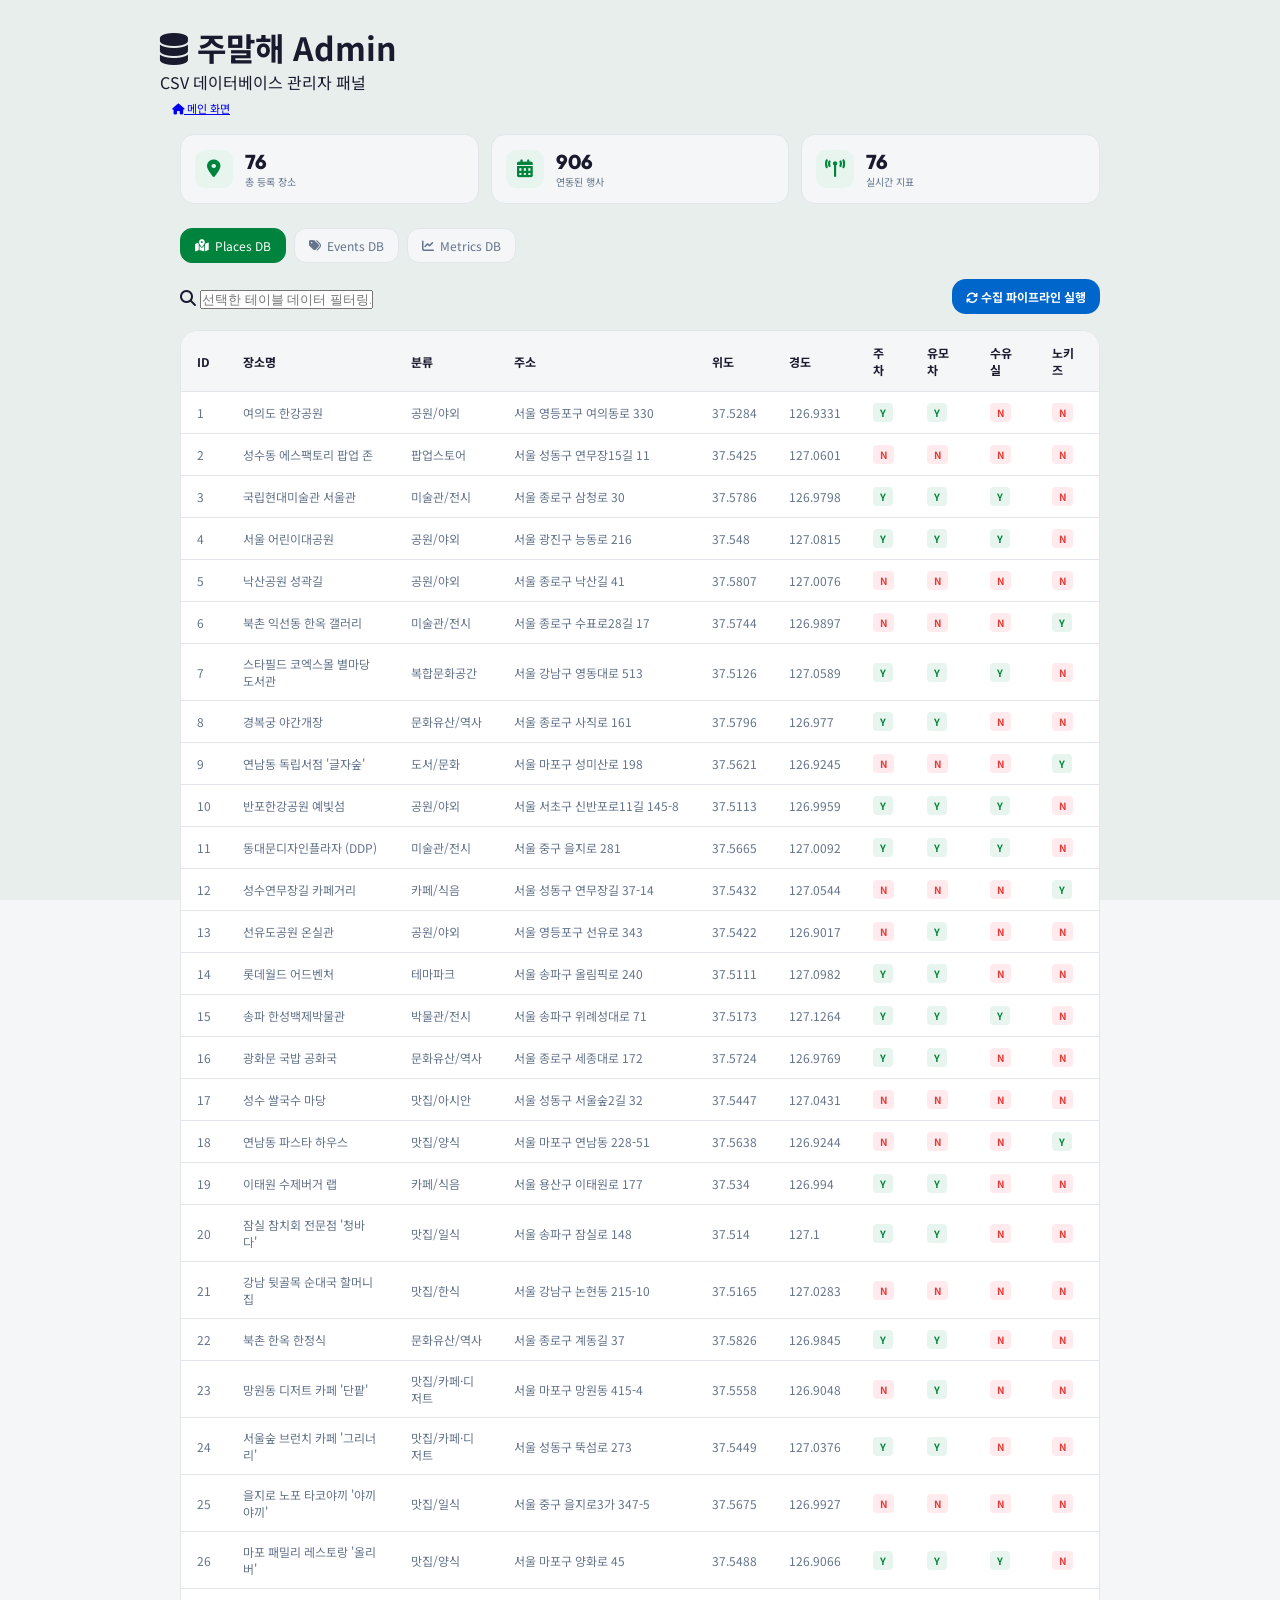
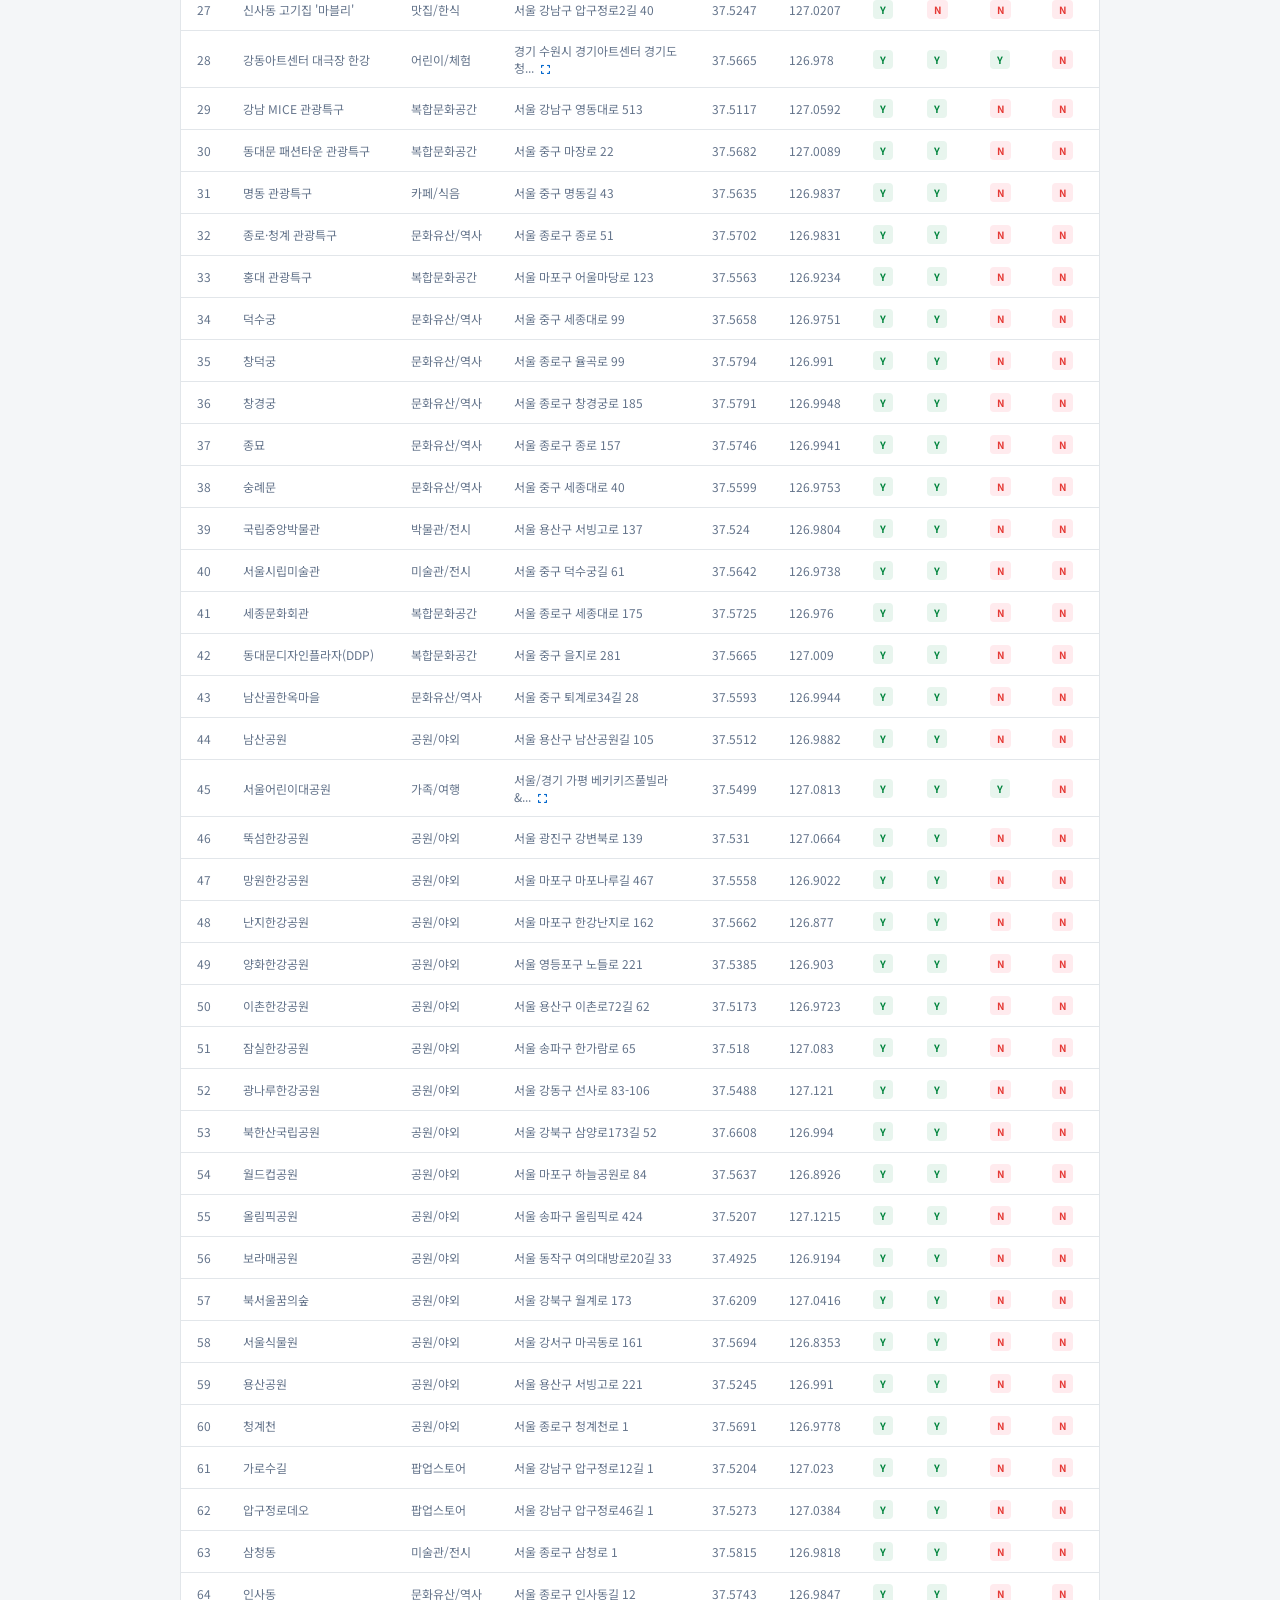
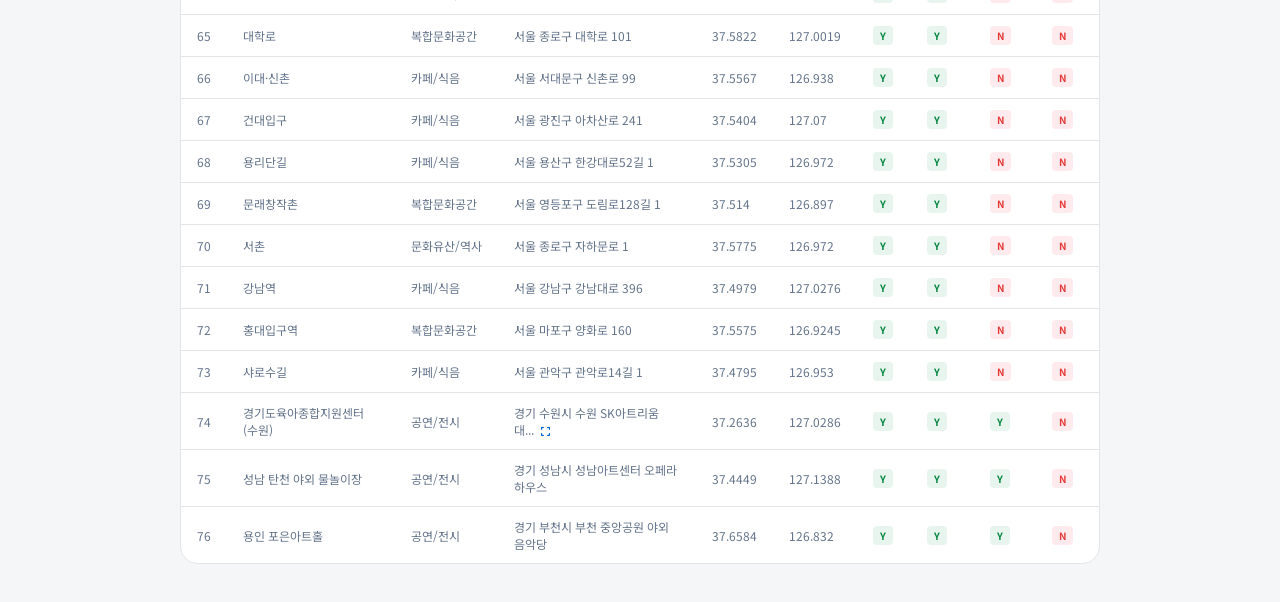
==== web/admin.html @ 014f01ed "Initial commit" ====
<!DOCTYPE html>
<html lang="ko">
<head>
  <meta charset="UTF-8">
  <meta name="viewport" content="width=device-width, initial-scale=1.0">
  <title>주말해 - 통합 데이터 관리자 센터</title>
  
  <!-- Google Fonts -->
  <link rel="preconnect" href="https://fonts.googleapis.com">
  <link rel="preconnect" href="https://fonts.gstatic.com" crossorigin>
  <link href="https://fonts.googleapis.com/css2?family=Noto+Sans+KR:wght@300;400;500;700;900&family=Outfit:wght@300;400;600;800&display=swap" rel="stylesheet">
  
  <!-- FontAwesome Icons -->
  <link rel="stylesheet" href="https://cdnjs.cloudflare.com/ajax/libs/font-awesome/6.4.0/css/all.min.css">
  
  <!-- Custom CSS (Shares styling with main app) -->
  <link rel="stylesheet" href="style.css">
</head>
<body class="admin-body">
  <div class="app-container admin-container">
    
    <!-- Header -->
    <header class="app-header">
      <div class="brand">
        <h1 class="app-title"><i class="fa-solid fa-database text-indigo"></i> 주말<span>해</span> <span>Admin</span></h1>
        <p class="app-subtitle">CSV 데이터베이스 관리자 패널</p>
      </div>
      <a href="index.html" class="action-btn header-back-btn">
        <i class="fa-solid fa-house"></i> 메인 화면
      </a>
    </header>

    <!-- Stats Grid -->
    <section class="admin-stats-grid">
      <div class="stat-box">
        <div class="stat-icon"><i class="fa-solid fa-location-dot"></i></div>
        <div class="stat-info">
          <span class="stat-val" id="admin-places-count">0</span>
          <span class="stat-lbl">총 등록 장소</span>
        </div>
      </div>
      <div class="stat-box">
        <div class="stat-icon"><i class="fa-solid fa-calendar-days"></i></div>
        <div class="stat-info">
          <span class="stat-val" id="admin-events-count">0</span>
          <span class="stat-lbl">연동된 행사</span>
        </div>
      </div>
      <div class="stat-box">
        <div class="stat-icon"><i class="fa-solid fa-tower-broadcast"></i></div>
        <div class="stat-info">
          <span class="stat-val" id="admin-metrics-count">0</span>
          <span class="stat-lbl">실시간 지표</span>
        </div>
      </div>
    </section>

    <!-- Database Table Navigation -->
    <div class="table-switcher">
      <button class="switcher-btn active" data-table="places">
        <i class="fa-solid fa-map-location-dot"></i> Places DB
      </button>
      <button class="switcher-btn" data-table="events">
        <i class="fa-solid fa-tags"></i> Events DB
      </button>
      <button class="switcher-btn" data-table="metrics">
        <i class="fa-solid fa-chart-line"></i> Metrics DB
      </button>
    </div>

    <!-- Toolbar: Search and Export -->
    <div class="table-toolbar" style="display:flex;gap:10px;align-items:center;">
      <div class="search-box" style="flex:1;">
        <i class="fa-solid fa-magnifying-glass search-icon"></i>
        <input type="text" id="admin-search-input" placeholder="선택한 테이블 데이터 필터링...">
      </div>
      <button class="nh-btn" id="admin-run-collect-btn" style="background:#0066CC;font-size:12px;padding:9px 14px;white-space:nowrap;">
        <i class="fa-solid fa-arrows-rotate"></i> 수집 파이프라인 실행
      </button>
    </div>

    <!-- Data Display Area -->
    <main class="table-responsive-container">
      <table class="data-table" id="admin-data-table">
        <thead>
          <tr id="table-headers">
            <th>데이터를 불러오는 중...</th>
          </tr>
        </thead>
        <tbody id="table-body">
          <tr>
            <td>잠시만 기다려주세요.</td>
          </tr>
        </tbody>
      </table>
    </main>

    <!-- Modal for viewing full description or JSON details -->
    <div class="modal" id="details-modal">
      <div class="modal-content">
        <h3 id="details-modal-title">상세 정보</h3>
        <p class="modal-desc" id="details-modal-desc"></p>
        <button class="close-btn" id="details-modal-close-btn">닫기</button>
      </div>
    </div>
    
  </div>

  <script src="admin.js"></script>
</body>
</html>
---- web/style.css ----
/* ══════════════════════════════════════════
   NH농협 톤앤매너 주말해 서비스 CSS
   주색: 녹색 #00843D / 보조: 파랑 #0066CC
   배경: 흰색 #FFFFFF / 서브배경: #F4F6F8
   ══════════════════════════════════════════ */

:root {
  --nh-green:        #00843D;
  --nh-green-light:  #E8F5EE;
  --nh-green-mid:    #4CAF80;
  --nh-blue:         #0066CC;
  --nh-blue-light:   #E6F0FB;
  --nh-blue-mid:     #4D9BE6;
  --nh-bg:           #FFFFFF;
  --nh-bg-sub:       #F4F6F8;
  --nh-border:       #E2E6EA;
  --nh-text-primary: #1A1A2E;
  --nh-text-sec:     #64748B;
  --nh-text-third:   #94A3B8;
  --nh-red:          #E53935;
  --nh-orange:       #F57C00;
  --nh-yellow:       #F9A825;
  --radius-sm: 8px;
  --radius-md: 14px;
  --radius-lg: 22px;
  --radius-xl: 28px;
  --font: 'Noto Sans KR', sans-serif;
  --shadow-sm: 0 1px 4px rgba(0,0,0,0.06);
  --shadow-md: 0 4px 16px rgba(0,0,0,0.10);
  --shadow-lg: 0 12px 40px rgba(0,0,0,0.16);
}

*, *::before, *::after { box-sizing: border-box; margin: 0; padding: 0; -webkit-tap-highlight-color: transparent; }

html, body { height: 100%; font-family: var(--font); background: var(--nh-bg-sub); color: var(--nh-text-primary); }

/* ── 앱 래퍼 ── */
.app-wrap {
  width: 100%;
  max-width: 480px;
  min-height: 100svh;
  background: var(--nh-bg);
  margin: 0 auto;
  display: flex;
  flex-direction: column;
  position: relative;
  overflow-x: hidden;
  padding-bottom: 70px;
  box-shadow: 0 0 0 1px var(--nh-border);
}

/* ── 헤더 ── */
.nh-header {
  position: sticky;
  top: 0;
  z-index: 90;
  background: var(--nh-bg);
  border-bottom: 1px solid var(--nh-border);
  display: flex;
  align-items: center;
  justify-content: space-between;
  padding: 14px 18px 12px;
}
.nh-header__left { display: flex; align-items: center; gap: 10px; }
.nh-logo { display: flex; align-items: center; gap: 4px; }
.nh-logo__mark { font-size: 22px; }
.nh-logo__text { font-size: 20px; font-family: 'Outfit', sans-serif; font-weight: 700; color: var(--nh-text-primary); }
.nh-logo__text b { color: var(--nh-green); }
.nh-header__date { font-size: 11px; color: var(--nh-text-sec); background: var(--nh-bg-sub); padding: 3px 9px; border-radius: 20px; }
.nh-header__right { display: flex; align-items: center; gap: 6px; }
.icon-btn {
  width: 36px; height: 36px;
  background: var(--nh-bg-sub);
  border: none; border-radius: 50%;
  display: flex; align-items: center; justify-content: center;
  cursor: pointer; color: var(--nh-text-primary); font-size: 14px;
  text-decoration: none;
  transition: background 0.2s;
}
.icon-btn:hover { background: var(--nh-green-light); color: var(--nh-green); }

/* ── 검색바 ── */
.search-bar-wrap { padding: 8px 16px; background: var(--nh-bg); border-bottom: 1px solid var(--nh-border); }
.search-bar {
  display: flex; align-items: center; gap: 10px;
  background: var(--nh-bg-sub); border: 1px solid var(--nh-border);
  border-radius: 12px; padding: 10px 14px;
}
.search-bar i { color: var(--nh-text-sec); font-size: 14px; }
.search-bar input { flex: 1; border: none; background: transparent; font-size: 14px; color: var(--nh-text-primary); outline: none; }
.search-bar input::placeholder { color: var(--nh-text-third); }
#search-clear-btn { background: none; border: none; color: var(--nh-text-third); cursor: pointer; font-size: 15px; padding: 2px; }

/* ── 세그먼트 탭 ── */
.seg-tabs {
  display: flex;
  padding: 12px 16px 0;
  gap: 8px;
  background: var(--nh-bg);
}
.seg-tab {
  flex: 1;
  padding: 9px 6px;
  font-size: 12px;
  font-weight: 600;
  font-family: var(--font);
  border: 1.5px solid var(--nh-border);
  border-radius: var(--radius-md);
  background: var(--nh-bg);
  color: var(--nh-text-sec);
  cursor: pointer;
  display: flex;
  align-items: center;
  justify-content: center;
  gap: 5px;
  transition: all 0.2s;
  white-space: nowrap;
}
.seg-tab i { font-size: 13px; }
.seg-tab.active {
  background: var(--nh-green);
  color: #fff;
  border-color: var(--nh-green);
  box-shadow: 0 3px 10px rgba(0,132,61,0.25);
}

/* ── 하위 테마 칩 ── */
.theme-chips-wrap {
  background: var(--nh-bg);
  padding: 10px 0 10px 16px;
  border-bottom: 1px solid var(--nh-border);
}
.theme-chips {
  display: flex;
  gap: 8px;
  overflow-x: auto;
  scrollbar-width: none;
  padding-right: 16px;
}
.theme-chips::-webkit-scrollbar { display: none; }
.theme-chip {
  flex-shrink: 0;
  padding: 7px 14px;
  font-size: 12px;
  font-weight: 500;
  font-family: var(--font);
  border: 1.5px solid var(--nh-border);
  border-radius: 20px;
  background: var(--nh-bg);
  color: var(--nh-text-sec);
  cursor: pointer;
  transition: all 0.18s;
  white-space: nowrap;
}
.theme-chip.active {
  background: var(--nh-bg);
  border-color: var(--nh-green);
  color: var(--nh-green);
  font-weight: 700;
}

/* ── 테마 배너 ── */
.theme-banner {
  margin: 14px 16px 0;
  border-radius: var(--radius-lg);
  padding: 20px 20px 20px 22px;
  display: flex;
  align-items: center;
  justify-content: space-between;
  background: linear-gradient(120deg, var(--nh-green) 0%, #00A651 60%, #4CAF80 100%);
  color: #fff;
  min-height: 90px;
  overflow: hidden;
  position: relative;
}
.theme-banner::before {
  content: '';
  position: absolute;
  right: 60px; top: -20px;
  width: 120px; height: 120px;
  background: rgba(255,255,255,0.06);
  border-radius: 50%;
}
.theme-banner__sub { font-size: 11px; opacity: 0.85; margin-bottom: 4px; font-weight: 400; }
.theme-banner__title { font-size: 20px; font-weight: 800; letter-spacing: -0.5px; }
.theme-banner__emoji { font-size: 44px; line-height: 1; flex-shrink: 0; }

/* 커플 배너 (파란색) */
.theme-banner.blue {
  background: linear-gradient(120deg, var(--nh-blue) 0%, #0080FF 60%, var(--nh-blue-mid) 100%);
}
/* 싱글 배너 (보라) */
.theme-banner.purple {
  background: linear-gradient(120deg, #5B21B6 0%, #7C3AED 60%, #A78BFA 100%);
}
/* 맛집 배너 (따뜻한 오렌지) */
.theme-banner.food {
  background: linear-gradient(120deg, #C0392B 0%, #E74C3C 55%, #F39C12 100%);
}

/* ── Geo 위치 안내 배너 ── */
.geo-notice {
  display: flex;
  align-items: center;
  gap: 12px;
  background: #FFF8E1;
  border: 1.5px solid #F9A825;
  border-radius: var(--radius-md);
  padding: 14px 16px;
  margin-bottom: 12px;
}
.geo-notice > i {
  font-size: 22px;
  color: #F57C00;
  flex-shrink: 0;
}
.geo-notice__text { flex: 1; }
.geo-notice__text strong { font-size: 13px; color: var(--nh-text-primary); display: block; margin-bottom: 2px; }
.geo-notice__text p { font-size: 11.5px; color: var(--nh-text-sec); }
.geo-retry-btn {
  background: #F57C00; color: #fff;
  border: none; border-radius: var(--radius-sm);
  padding: 7px 12px; font-size: 12px;
  font-weight: 700; font-family: var(--font);
  cursor: pointer; white-space: nowrap;
  flex-shrink: 0; transition: background 0.2s;
}
.geo-retry-btn:hover { background: #E65100; }

/* ── 맛집 거리 뱃지 ── */
.badge-pill.food-dist {
  background: #FFF3E0;
  color: #E65100;
  font-weight: 700;
}


/* ── 장소 리스트 ── */
.place-list-wrap {
  padding: 14px 16px 8px;
  flex: 1;
  display: flex;
  flex-direction: column;
  gap: 0;
}

/* 로딩 */
.loading-row {
  display: flex;
  flex-direction: column;
  align-items: center;
  padding: 50px 20px;
  gap: 14px;
  color: var(--nh-text-sec);
  font-size: 13px;
}
.nh-spinner {
  width: 32px; height: 32px;
  border: 3px solid var(--nh-green-light);
  border-top-color: var(--nh-green);
  border-radius: 50%;
  animation: spin 0.8s linear infinite;
}
@keyframes spin { to { transform: rotate(360deg); } }

/* 장소 아이템 카드 */
.place-item {
  display: flex;
  align-items: center;
  gap: 14px;
  padding: 14px 4px;
  border-bottom: 1px solid var(--nh-border);
  cursor: pointer;
  transition: background 0.15s;
  border-radius: var(--radius-sm);
}
.place-item:last-child { border-bottom: none; }
.place-item:active { background: var(--nh-bg-sub); }

.place-item__rank {
  font-size: 16px;
  font-weight: 800;
  color: var(--nh-text-third);
  width: 22px;
  text-align: center;
  flex-shrink: 0;
}
.place-item__rank.top { color: var(--nh-green); }

.place-item__info { flex: 1; min-width: 0; }
.place-item__name {
  font-size: 15px;
  font-weight: 700;
  color: var(--nh-text-primary);
  white-space: nowrap;
  overflow: hidden;
  text-overflow: ellipsis;
}
.place-item__meta {
  margin-top: 3px;
  display: flex;
  align-items: center;
  gap: 6px;
  flex-wrap: wrap;
}
.place-item__addr { font-size: 11.5px; color: var(--nh-text-sec); white-space: nowrap; overflow: hidden; text-overflow: ellipsis; max-width: 160px; }
.place-item__cat {
  font-size: 10px;
  background: var(--nh-bg-sub);
  padding: 1px 7px;
  border-radius: 4px;
  color: var(--nh-text-sec);
  white-space: nowrap;
}
.place-item__badges {
  margin-top: 5px;
  display: flex;
  gap: 4px;
  flex-wrap: wrap;
}
.badge-pill {
  font-size: 10px;
  padding: 2px 8px;
  border-radius: 20px;
  font-weight: 600;
  white-space: nowrap;
}
.badge-pill.green  { background: var(--nh-green-light); color: var(--nh-green); }
.badge-pill.blue   { background: var(--nh-blue-light);  color: var(--nh-blue); }
.badge-pill.orange { background: #FFF3E0; color: var(--nh-orange); }
.badge-pill.red    { background: #FFEBEE; color: var(--nh-red); }
.badge-pill.gray   { background: var(--nh-bg-sub); color: var(--nh-text-sec); }

/* 혼잡도 표시 */
.crowd-dot {
  width: 7px; height: 7px;
  border-radius: 50%;
  display: inline-block;
  flex-shrink: 0;
}
.crowd-dot.LOW            { background: #00843D; }
.crowd-dot.MODERATE       { background: #F9A825; }
.crowd-dot.CONGESTED      { background: #F57C00; }
.crowd-dot.VERY_CONGESTED { background: #E53935; }

/* 섬네일 이미지 */
.place-item__thumb {
  width: 68px; height: 68px;
  border-radius: var(--radius-md);
  object-fit: cover;
  flex-shrink: 0;
  background: var(--nh-bg-sub);
  display: flex; align-items: center; justify-content: center;
  font-size: 26px;
  overflow: hidden;
  position: relative;
}
.place-item__thumb .fav-btn {
  position: absolute;
  top: 4px; right: 4px;
  background: rgba(255,255,255,0.85);
  border: none; border-radius: 50%;
  width: 22px; height: 22px;
  font-size: 11px;
  display: flex; align-items: center; justify-content: center;
  cursor: pointer;
  color: var(--nh-text-third);
  transition: color 0.2s;
}
.place-item__thumb .fav-btn.active { color: #E53935; }

/* 빈 결과 */
.no-results {
  display: flex; flex-direction: column;
  align-items: center; justify-content: center;
  padding: 60px 20px; gap: 12px;
  color: var(--nh-text-sec); text-align: center;
}
.no-results i { font-size: 36px; opacity: 0.35; }
.no-results p { font-size: 13px; }

/* ── 페이지네이션 ── */
.pagination-bar {
  display: flex;
  align-items: center;
  justify-content: center;
  gap: 18px;
  padding: 12px 16px 8px;
}
.page-btn {
  width: 36px; height: 36px;
  border-radius: 50%;
  border: 1.5px solid var(--nh-border);
  background: var(--nh-bg);
  color: var(--nh-text-primary);
  cursor: pointer;
  display: flex; align-items: center; justify-content: center;
  font-size: 13px;
  transition: all 0.2s;
}
.page-btn:hover { background: var(--nh-green); color: #fff; border-color: var(--nh-green); }
.page-btn:disabled { opacity: 0.3; cursor: not-allowed; }
.page-info { font-size: 13px; font-weight: 600; color: var(--nh-text-sec); }

/* ── 하단 내비게이션 ── */
.bottom-nav {
  position: fixed;
  bottom: 0;
  left: 50%;
  transform: translateX(-50%);
  width: 100%;
  max-width: 480px;
  height: 60px;
  background: var(--nh-bg);
  border-top: 1px solid var(--nh-border);
  display: flex;
  align-items: center;
  justify-content: space-around;
  z-index: 100;
}
.bnav-item {
  display: flex; flex-direction: column;
  align-items: center; gap: 3px;
  background: none; border: none;
  color: var(--nh-text-third);
  font-size: 10px; font-weight: 500;
  font-family: var(--font);
  cursor: pointer;
  text-decoration: none;
  transition: color 0.2s;
  padding: 6px 18px;
}
.bnav-item i { font-size: 18px; }
.bnav-item.active { color: var(--nh-green); }

/* ── 바텀 시트 (장소 상세) ── */
.sheet-overlay {
  display: none;
  position: fixed; inset: 0;
  background: rgba(0,0,0,0.45);
  z-index: 200;
  backdrop-filter: blur(2px);
}
.detail-sheet {
  position: fixed;
  bottom: 0; left: 50%;
  transform: translateX(-50%) translateY(100%);
  width: 100%; max-width: 480px;
  max-height: 88svh;
  background: var(--nh-bg);
  border-radius: 24px 24px 0 0;
  z-index: 210;
  overflow-y: auto;
  transition: transform 0.32s cubic-bezier(0.32,0.72,0,1);
  box-shadow: var(--shadow-lg);
}
.detail-sheet.open { transform: translateX(-50%) translateY(0); }
.sheet-overlay.open { display: block; }
.sheet-handle {
  width: 40px; height: 4px; border-radius: 2px;
  background: var(--nh-border);
  margin: 12px auto 0;
}
.sheet-close-btn {
  position: absolute; top: 14px; right: 18px;
  width: 32px; height: 32px; border-radius: 50%;
  background: var(--nh-bg-sub); border: none;
  font-size: 16px; color: var(--nh-text-sec);
  cursor: pointer; display: flex; align-items: center; justify-content: center;
}
.sheet-body { padding: 16px 20px 30px; }

/* 상세 헤더 */
.detail-cat   { font-size: 11px; color: var(--nh-green); font-weight: 700; letter-spacing: 0.5px; margin-bottom: 4px; }
.detail-name  { font-size: 22px; font-weight: 800; color: var(--nh-text-primary); letter-spacing: -0.5px; margin-bottom: 8px; }
.detail-addr  { font-size: 13px; color: var(--nh-text-sec); display: flex; align-items: center; gap: 6px; margin-bottom: 14px; }
.detail-badges { display: flex; gap: 6px; flex-wrap: wrap; margin-bottom: 16px; }

/* 구분선 */
.detail-divider { height: 1px; background: var(--nh-border); margin: 14px 0; }

/* 행사 섹션 */
.detail-section-title { font-size: 13px; font-weight: 700; color: var(--nh-text-primary); margin-bottom: 10px; display: flex; align-items: center; gap: 6px; }
.detail-section-title i { color: var(--nh-green); }
.detail-event-box {
  background: var(--nh-green-light);
  border-left: 4px solid var(--nh-green);
  border-radius: var(--radius-sm);
  padding: 12px 14px;
  margin-bottom: 10px;
}
.detail-event-title { font-size: 14px; font-weight: 700; color: var(--nh-green); margin-bottom: 5px; }
.detail-event-desc  { font-size: 12.5px; color: var(--nh-text-sec); line-height: 1.6; }
.detail-event-date  { font-size: 11px; color: var(--nh-text-third); margin-top: 8px; display: flex; align-items: center; gap: 4px; }

/* 혼잡도 게이지 */
.crowd-row { display: flex; align-items: center; justify-content: space-between; margin-bottom: 12px; }
.crowd-label { font-size: 13px; color: var(--nh-text-sec); }
.crowd-val   { font-size: 13px; font-weight: 700; }
.crowd-val.LOW            { color: var(--nh-green); }
.crowd-val.MODERATE       { color: var(--nh-yellow); }
.crowd-val.CONGESTED      { color: var(--nh-orange); }
.crowd-val.VERY_CONGESTED { color: var(--nh-red); }

/* AI 태그 */
.detail-tags { display: flex; flex-wrap: wrap; gap: 6px; }
.detail-tag {
  font-size: 11px; padding: 4px 10px;
  background: var(--nh-blue-light);
  color: var(--nh-blue);
  border-radius: 20px; font-weight: 600;
}

/* 지도 버튼 */
.map-btn {
  display: flex; align-items: center; justify-content: center; gap: 8px;
  width: 100%; margin-top: 18px;
  padding: 14px;
  background: var(--nh-green);
  color: #fff;
  border: none; border-radius: var(--radius-md);
  font-size: 14px; font-weight: 700; font-family: var(--font);
  cursor: pointer;
  transition: background 0.2s;
  text-decoration: none;
}
.map-btn:hover { background: #006B32; }

/* ── 모달 ── */
.nh-modal-overlay {
  display: none;
  position: fixed; inset: 0;
  background: rgba(0,0,0,0.5);
  z-index: 300;
  align-items: center; justify-content: center;
}
.nh-modal-overlay.open { display: flex; }
.nh-modal {
  background: var(--nh-bg);
  border-radius: var(--radius-xl);
  padding: 28px 24px;
  width: 90%; max-width: 360px;
  display: flex; flex-direction: column; gap: 16px;
  animation: scaleIn 0.28s cubic-bezier(0.34,1.56,0.64,1);
}
.nh-modal h3 { font-size: 16px; color: var(--nh-text-primary); display: flex; align-items: center; gap: 8px; }
.nh-modal h3 i { color: var(--nh-green); }
.modal-stat-list { list-style: none; display: flex; flex-direction: column; gap: 12px; }
.modal-stat-list li { display: flex; justify-content: space-between; font-size: 13px; border-bottom: 1px solid var(--nh-border); padding-bottom: 10px; }
.modal-stat-list li:last-child { border-bottom: none; padding-bottom: 0; }
.modal-stat-list span { color: var(--nh-text-sec); }
.modal-stat-list strong { font-weight: 700; color: var(--nh-text-primary); }
.modal-stat-list strong.ok { color: var(--nh-green); }
.nh-btn {
  background: var(--nh-green); color: #fff;
  border: none; border-radius: var(--radius-md);
  padding: 13px; font-size: 14px; font-weight: 700; font-family: var(--font);
  cursor: pointer; transition: background 0.2s;
}
.nh-btn:hover { background: #006B32; }

/* ── 공통 애니메이션 ── */
@keyframes scaleIn {
  from { transform: scale(0.92); opacity: 0; }
  to   { transform: scale(1);    opacity: 1; }
}
@keyframes fadeSlideUp {
  from { opacity: 0; transform: translateY(8px); }
  to   { opacity: 1; transform: translateY(0); }
}
.place-item { animation: fadeSlideUp 0.22s ease both; }

/* ── 반응형: 데스크톱에서 폰처럼 보이게 ── */
@media (min-width: 481px) {
  body { background: #E8EEEC; display: flex; align-items: flex-start; justify-content: center; }
  .app-wrap { margin: 24px auto; border-radius: 28px; min-height: auto; height: 820px; box-shadow: var(--shadow-lg); }
  .bottom-nav { border-bottom-left-radius: 28px; border-bottom-right-radius: 28px; }
  .detail-sheet { max-width: 480px; }
}

/* ══════════════════════════════════════════
   Admin 화면 전용 스타일 (공유 파일에 포함)
   ══════════════════════════════════════════ */
.admin-body { background: #E8EEEC; }

.admin-container {
  max-width: 960px !important;
  height: auto !important;
  min-height: calc(100vh - 48px);
  padding-bottom: 30px;
  margin: 24px auto;
  border-radius: 24px;
}
.header-back-btn { font-size: 11px; padding: 6px 12px; }
.text-green { color: var(--nh-green); }

.admin-stats-grid { display: grid; grid-template-columns: repeat(3,1fr); gap: 12px; padding: 16px 20px; }
.stat-box {
  background: var(--nh-bg-sub); border: 1px solid var(--nh-border);
  border-radius: var(--radius-md); padding: 14px;
  display: flex; align-items: center; gap: 12px;
}
.stat-box .stat-icon {
  font-size: 18px; color: var(--nh-green);
  background: var(--nh-green-light);
  width: 38px; height: 38px; border-radius: 10px;
  display: flex; align-items: center; justify-content: center;
}
.stat-info { display: flex; flex-direction: column; }
.stat-val  { font-family: 'Outfit', sans-serif; font-size: 20px; font-weight: 800; color: var(--nh-text-primary); }
.stat-lbl  { font-size: 10px; color: var(--nh-text-sec); }

.table-switcher { display: flex; gap: 8px; padding: 8px 20px; overflow-x: auto; }
.switcher-btn {
  background: var(--nh-bg-sub); border: 1px solid var(--nh-border);
  border-radius: 12px; padding: 8px 14px; font-size: 12px;
  color: var(--nh-text-sec); cursor: pointer; white-space: nowrap;
  display: flex; align-items: center; gap: 6px; transition: all 0.2s; font-family: var(--font);
}
.switcher-btn.active { background: var(--nh-green); color: #fff; border-color: var(--nh-green); }

.table-toolbar { padding: 8px 20px; }

.table-responsive-container {
  margin: 8px 20px; background: var(--nh-bg);
  border: 1px solid var(--nh-border); border-radius: 18px;
  overflow-x: auto;
}

.data-table { width: 100%; border-collapse: collapse; font-size: 12px; text-align: left; min-width: 600px; }
.data-table th {
  background: var(--nh-bg-sub); color: var(--nh-text-primary);
  font-weight: 700; padding: 13px 16px;
  border-bottom: 1px solid var(--nh-border);
}
.data-table td {
  padding: 11px 16px;
  border-bottom: 1px solid var(--nh-border);
  color: var(--nh-text-sec);
  vertical-align: middle;
}
.data-table tr:last-child td { border-bottom: none; }
.data-table tr:hover td { background: var(--nh-bg-sub); color: var(--nh-text-primary); }

.admin-badge {
  display: inline-block; padding: 2px 7px;
  border-radius: 4px; font-size: 10px; font-weight: 700;
}
.badge-true  { background: var(--nh-green-light); color: var(--nh-green); }
.badge-false { background: #FFEBEE; color: var(--nh-red); }
.crowd-low           { background: var(--nh-green-light); color: var(--nh-green); }
.crowd-moderate      { background: #FFF8E1; color: var(--nh-yellow); }
.crowd-congested     { background: #FFF3E0; color: var(--nh-orange); }
.crowd-very_congested{ background: #FFEBEE; color: var(--nh-red); }

.text-more-btn {
  background: none; border: none; color: var(--nh-blue);
  cursor: pointer; margin-left: 4px; font-size: 10px;
}
.error-msg { color: var(--nh-red); text-align: center; padding: 30px; }

/* Admin modal 스타일 재사용 */
.modal { display: none; position: fixed; inset: 0; background: rgba(0,0,0,0.5); z-index: 200; align-items: center; justify-content: center; }
.modal-content {
  background: var(--nh-bg); border-radius: var(--radius-xl);
  padding: 28px 24px; width: 90%; max-width: 360px;
  display: flex; flex-direction: column; gap: 16px;
  animation: scaleIn 0.28s cubic-bezier(0.34,1.56,0.64,1);
}
.modal-content h3 { font-size: 16px; color: var(--nh-text-primary); display: flex; align-items: center; gap: 8px; }
.modal-desc { font-size: 13px; color: var(--nh-text-sec); line-height: 1.6; white-space: pre-wrap; word-break: break-all; }
.close-btn {
  background: var(--nh-green); color: #fff; border: none;
  border-radius: var(--radius-md); padding: 12px;
  font-size: 14px; font-weight: 700; font-family: var(--font); cursor: pointer;
}
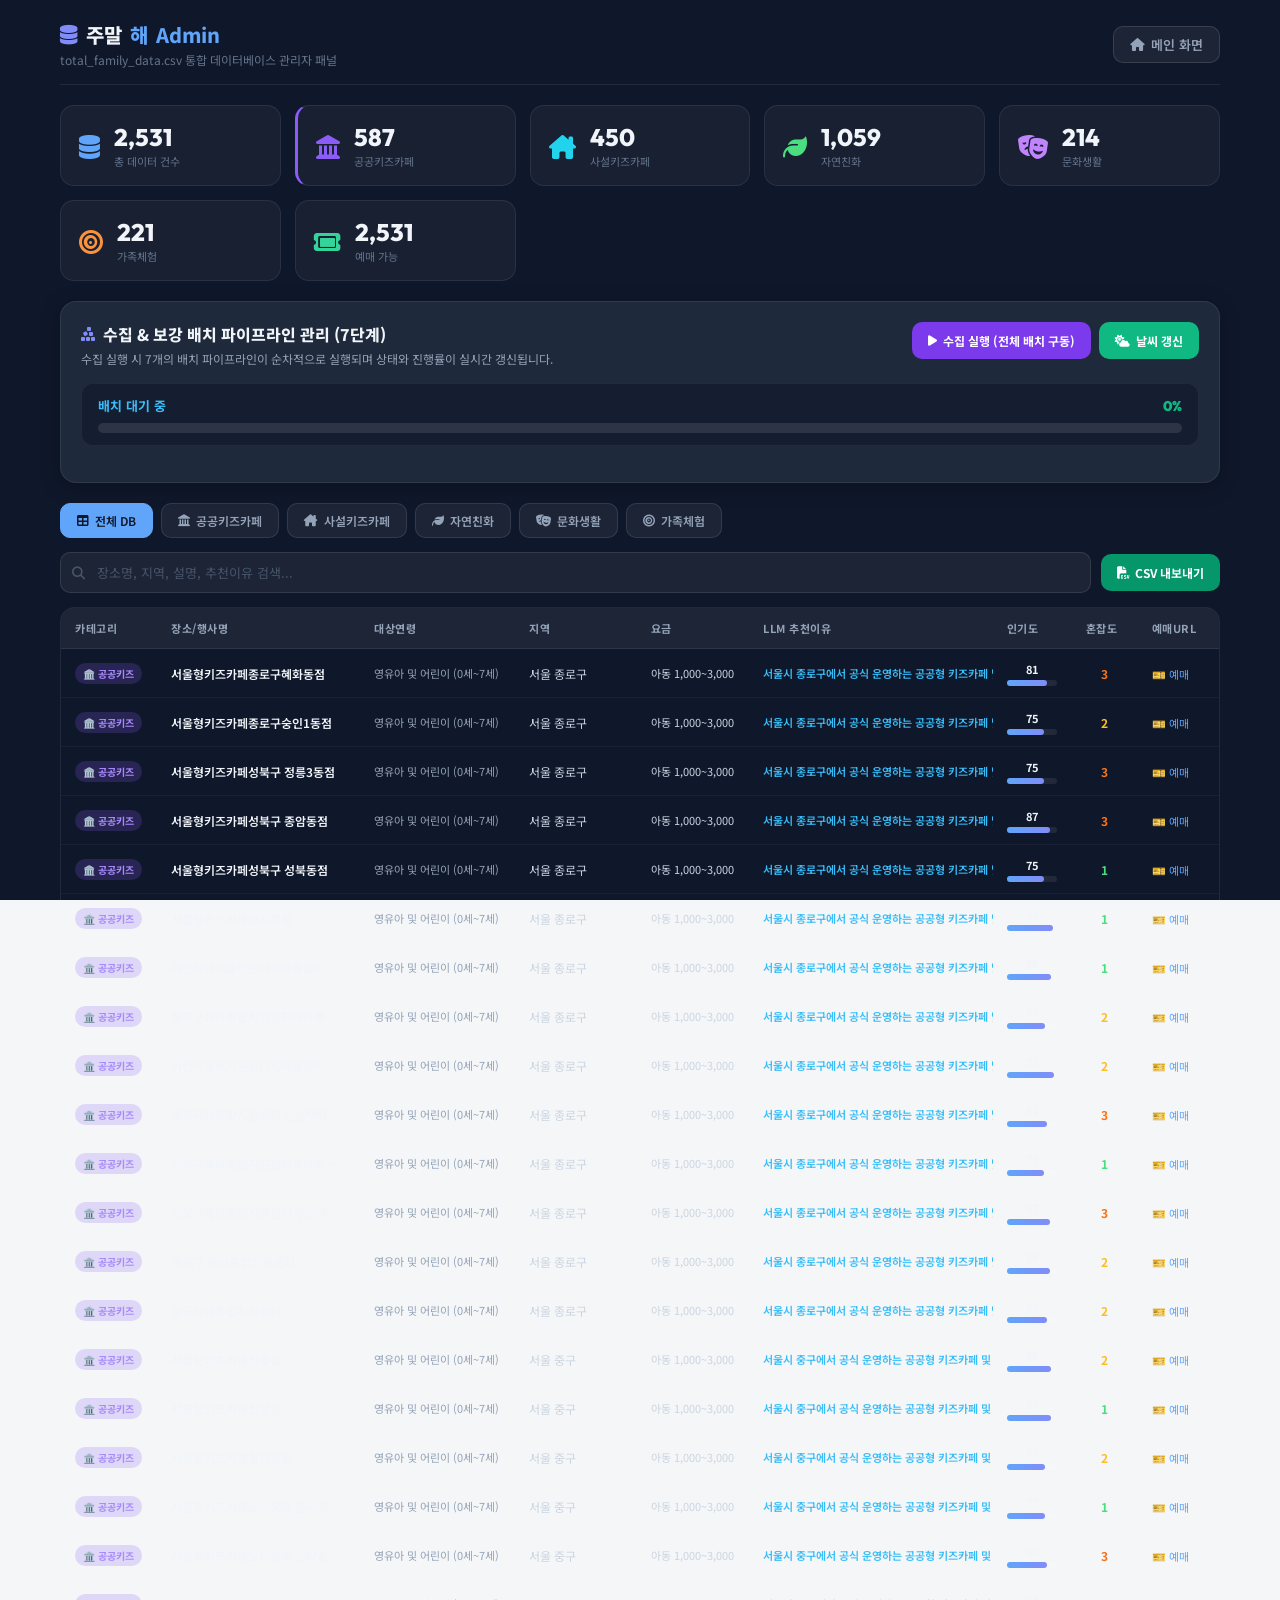
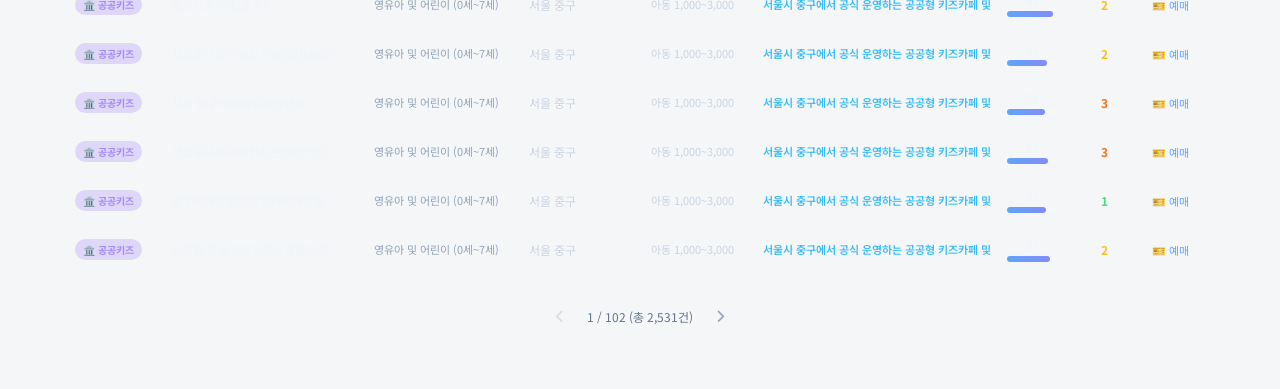
==== commit efef7de7: "feat: 공공/사설 키즈카페 분리 + 자연친화/체험 테마 대폭 확충 v6.0 - 공공키즈카페 vs 사설키즈카페 카테고리 명확 분리 - naver_search_collector.p" ====
--- a/web/admin.html
+++ b/web/admin.html
@@ -4,98 +4,174 @@
   <meta charset="UTF-8">
   <meta name="viewport" content="width=device-width, initial-scale=1.0">
   <title>주말해 - 통합 데이터 관리자 센터</title>
-  
-  <!-- Google Fonts -->
   <link rel="preconnect" href="https://fonts.googleapis.com">
   <link rel="preconnect" href="https://fonts.gstatic.com" crossorigin>
   <link href="https://fonts.googleapis.com/css2?family=Noto+Sans+KR:wght@300;400;500;700;900&family=Outfit:wght@300;400;600;800&display=swap" rel="stylesheet">
-  
-  <!-- FontAwesome Icons -->
   <link rel="stylesheet" href="https://cdnjs.cloudflare.com/ajax/libs/font-awesome/6.4.0/css/all.min.css">
-  
-  <!-- Custom CSS (Shares styling with main app) -->
   <link rel="stylesheet" href="style.css">
 </head>
 <body class="admin-body">
-  <div class="app-container admin-container">
-    
+  <div class="admin-container">
+
     <!-- Header -->
     <header class="app-header">
       <div class="brand">
-        <h1 class="app-title"><i class="fa-solid fa-database text-indigo"></i> 주말<span>해</span> <span>Admin</span></h1>
-        <p class="app-subtitle">CSV 데이터베이스 관리자 패널</p>
+        <h1 class="app-title">
+          <i class="fa-solid fa-database text-indigo"></i>
+          주말<span>해</span> <span>Admin</span>
+        </h1>
+        <p class="app-subtitle">total_family_data.csv 통합 데이터베이스 관리자 패널</p>
       </div>
-      <a href="index.html" class="action-btn header-back-btn">
+      <a href="index.html" class="header-back-btn">
         <i class="fa-solid fa-house"></i> 메인 화면
       </a>
     </header>
 
-    <!-- Stats Grid -->
-    <section class="admin-stats-grid">
+    <!-- Stats Grid (7개) -->
+    <section class="admin-stats-grid" id="admin-stats-grid">
       <div class="stat-box">
-        <div class="stat-icon"><i class="fa-solid fa-location-dot"></i></div>
+        <div class="stat-icon"><i class="fa-solid fa-database"></i></div>
         <div class="stat-info">
-          <span class="stat-val" id="admin-places-count">0</span>
-          <span class="stat-lbl">총 등록 장소</span>
+          <span class="stat-val" id="admin-total-count">0</span>
+          <span class="stat-lbl">총 데이터 건수</span>
+        </div>
+      </div>
+      <div class="stat-box kids" style="border-left: 3px solid #8B5CF6;">
+        <div class="stat-icon" style="color:#8B5CF6"><i class="fa-solid fa-landmark"></i></div>
+        <div class="stat-info">
+          <span class="stat-val" id="admin-public-kids-count">0</span>
+          <span class="stat-lbl">공공키즈카페</span>
+        </div>
+      </div>
+      <div class="stat-box kids">
+        <div class="stat-icon"><i class="fa-solid fa-house-chimney"></i></div>
+        <div class="stat-info">
+          <span class="stat-val" id="admin-private-kids-count">0</span>
+          <span class="stat-lbl">사설키즈카페</span>
+        </div>
+      </div>
+      <div class="stat-box nature">
+        <div class="stat-icon"><i class="fa-solid fa-leaf"></i></div>
+        <div class="stat-info">
+          <span class="stat-val" id="admin-nature-count">0</span>
+          <span class="stat-lbl">자연친화</span>
+        </div>
+      </div>
+      <div class="stat-box culture">
+        <div class="stat-icon"><i class="fa-solid fa-masks-theater"></i></div>
+        <div class="stat-info">
+          <span class="stat-val" id="admin-culture-count">0</span>
+          <span class="stat-lbl">문화생활</span>
+        </div>
+      </div>
+      <div class="stat-box experience">
+        <div class="stat-icon"><i class="fa-solid fa-bullseye"></i></div>
+        <div class="stat-info">
+          <span class="stat-val" id="admin-experience-count">0</span>
+          <span class="stat-lbl">가족체험</span>
         </div>
       </div>
       <div class="stat-box">
-        <div class="stat-icon"><i class="fa-solid fa-calendar-days"></i></div>
+        <div class="stat-icon" style="color:#34D399"><i class="fa-solid fa-ticket"></i></div>
         <div class="stat-info">
-          <span class="stat-val" id="admin-events-count">0</span>
-          <span class="stat-lbl">연동된 행사</span>
-        </div>
-      </div>
-      <div class="stat-box">
-        <div class="stat-icon"><i class="fa-solid fa-tower-broadcast"></i></div>
-        <div class="stat-info">
-          <span class="stat-val" id="admin-metrics-count">0</span>
-          <span class="stat-lbl">실시간 지표</span>
+          <span class="stat-val" id="admin-ticket-count">0</span>
+          <span class="stat-lbl">예매 가능</span>
         </div>
       </div>
     </section>
 
-    <!-- Database Table Navigation -->
+    <!-- ★ 배치 파이프라인 진행상태 제어 패널 ★ -->
+    <section class="batch-card" id="batch-panel">
+      <div class="batch-header">
+        <div>
+          <h2 class="batch-title">
+            <i class="fa-solid fa-cubes-stacked text-indigo"></i>
+            수집 & 보강 배치 파이프라인 관리 (7단계)
+          </h2>
+          <p class="batch-subtitle">수집 실행 시 7개의 배치 파이프라인이 순차적으로 실행되며 상태와 진행률이 실시간 갱신됩니다.</p>
+        </div>
+        <div class="batch-btn-group">
+          <button class="action-btn refresh primary" id="admin-run-collect-btn">
+            <i class="fa-solid fa-play"></i> 수집 실행 (전체 배치 구동)
+          </button>
+          <button class="action-btn refresh" id="admin-weather-btn" style="background:#10B981;">
+            <i class="fa-solid fa-cloud-sun"></i> 날씨 갱신
+          </button>
+        </div>
+      </div>
+
+      <!-- 진행율 프로그레스 바 -->
+      <div class="batch-progress-box">
+        <div class="batch-progress-header">
+          <span class="batch-status-msg" id="batch-status-msg">배치 대기 중</span>
+          <span class="batch-percent-txt" id="batch-percent-txt">0%</span>
+        </div>
+        <div class="batch-progress-track">
+          <div class="batch-progress-fill" id="batch-progress-fill" style="width: 0%"></div>
+        </div>
+      </div>
+
+      <!-- 7단계 배치 카드 목록 그리드 -->
+      <div class="batch-steps-grid" id="batch-steps-grid">
+        <!-- JS로 실시간 렌더링 -->
+      </div>
+    </section>
+
+    <!-- Table Switcher -->
     <div class="table-switcher">
-      <button class="switcher-btn active" data-table="places">
-        <i class="fa-solid fa-map-location-dot"></i> Places DB
+      <button class="switcher-btn active" data-table="all" id="switcher-all">
+        <i class="fa-solid fa-table"></i> 전체 DB
       </button>
-      <button class="switcher-btn" data-table="events">
-        <i class="fa-solid fa-tags"></i> Events DB
+      <button class="switcher-btn" data-table="공공키즈카페" id="switcher-public-kids">
+        <i class="fa-solid fa-landmark"></i> 공공키즈카페
       </button>
-      <button class="switcher-btn" data-table="metrics">
-        <i class="fa-solid fa-chart-line"></i> Metrics DB
+      <button class="switcher-btn" data-table="사설키즈카페" id="switcher-private-kids">
+        <i class="fa-solid fa-house-chimney"></i> 사설키즈카페
+      </button>
+      <button class="switcher-btn" data-table="자연친화" id="switcher-nature">
+        <i class="fa-solid fa-leaf"></i> 자연친화
+      </button>
+      <button class="switcher-btn" data-table="문화생활" id="switcher-culture">
+        <i class="fa-solid fa-masks-theater"></i> 문화생활
+      </button>
+      <button class="switcher-btn" data-table="가족체험" id="switcher-exp">
+        <i class="fa-solid fa-bullseye"></i> 가족체험
       </button>
     </div>
 
-    <!-- Toolbar: Search and Export -->
-    <div class="table-toolbar" style="display:flex;gap:10px;align-items:center;">
-      <div class="search-box" style="flex:1;">
+    <!-- Toolbar -->
+    <div class="table-toolbar">
+      <div class="search-box" style="flex:1">
         <i class="fa-solid fa-magnifying-glass search-icon"></i>
-        <input type="text" id="admin-search-input" placeholder="선택한 테이블 데이터 필터링...">
+        <input type="text" id="admin-search-input" placeholder="장소명, 지역, 설명, 추천이유 검색...">
       </div>
-      <button class="nh-btn" id="admin-run-collect-btn" style="background:#0066CC;font-size:12px;padding:9px 14px;white-space:nowrap;">
-        <i class="fa-solid fa-arrows-rotate"></i> 수집 파이프라인 실행
+      <button class="action-btn export" id="admin-export-btn">
+        <i class="fa-solid fa-file-csv"></i> CSV 내보내기
       </button>
     </div>
 
-    <!-- Data Display Area -->
-    <main class="table-responsive-container">
+    <!-- Table -->
+    <div class="table-responsive-container">
       <table class="data-table" id="admin-data-table">
         <thead>
           <tr id="table-headers">
-            <th>데이터를 불러오는 중...</th>
+            <th>로딩 중...</th>
           </tr>
         </thead>
         <tbody id="table-body">
-          <tr>
-            <td>잠시만 기다려주세요.</td>
-          </tr>
+          <tr><td>잠시만 기다려주세요.</td></tr>
         </tbody>
       </table>
-    </main>
+    </div>
 
-    <!-- Modal for viewing full description or JSON details -->
+    <!-- Pagination -->
+    <div class="admin-pagination">
+      <button class="admin-page-btn" id="admin-page-prev"><i class="fa-solid fa-chevron-left"></i></button>
+      <span class="admin-page-info" id="admin-page-info">1 / 1</span>
+      <button class="admin-page-btn" id="admin-page-next"><i class="fa-solid fa-chevron-right"></i></button>
+    </div>
+
+    <!-- Detail Modal -->
     <div class="modal" id="details-modal">
       <div class="modal-content">
         <h3 id="details-modal-title">상세 정보</h3>
@@ -103,9 +179,8 @@
         <button class="close-btn" id="details-modal-close-btn">닫기</button>
       </div>
     </div>
-    
+
   </div>
-
   <script src="admin.js"></script>
 </body>
 </html>
--- a/web/style.css
+++ b/web/style.css
@@ -1,5 +1,5 @@
 /* ══════════════════════════════════════════
-   NH농협 톤앤매너 주말해 서비스 CSS
+   NH농협 톤앤매너 주말해 서비스 CSS v2.0
    주색: 녹색 #00843D / 보조: 파랑 #0066CC
    배경: 흰색 #FFFFFF / 서브배경: #F4F6F8
    ══════════════════════════════════════════ */
@@ -20,6 +20,15 @@
   --nh-red:          #E53935;
   --nh-orange:       #F57C00;
   --nh-yellow:       #F9A825;
+  /* 4카테고리 컬러 */
+  --cat-kids:        #00ACC1;   /* 키즈카페 - 민트 */
+  --cat-kids-bg:     #E0F7FA;
+  --cat-nature:      #43A047;   /* 자연친화 - 그린 */
+  --cat-nature-bg:   #E8F5E9;
+  --cat-culture:     #7B1FA2;   /* 문화생활 - 퍼플 */
+  --cat-culture-bg:  #F3E5F5;
+  --cat-experience:  #EF6C00;   /* 가족체험 - 오렌지 */
+  --cat-experience-bg: #FFF3E0;
   --radius-sm: 8px;
   --radius-md: 14px;
   --radius-lg: 22px;
@@ -79,598 +88,859 @@
 }
 .icon-btn:hover { background: var(--nh-green-light); color: var(--nh-green); }
 
-/* ── 검색바 ── */
-.search-bar-wrap { padding: 8px 16px; background: var(--nh-bg); border-bottom: 1px solid var(--nh-border); }
+/* ══════════════════════════════════════════
+   ★ 알림 티커 배너
+   ══════════════════════════════════════════ */
+.alert-ticker {
+  display: flex;
+  align-items: center;
+  background: linear-gradient(90deg, #1A1A2E 0%, #0066CC 100%);
+  color: #fff;
+  height: 34px;
+  overflow: hidden;
+  position: sticky;
+  top: 57px;
+  z-index: 88;
+  gap: 0;
+}
+
+.ticker-icon {
+  flex-shrink: 0;
+  display: flex;
+  align-items: center;
+  justify-content: center;
+  width: 36px;
+  height: 100%;
+  background: rgba(255,255,255,0.10);
+  font-size: 13px;
+}
+
+.ticker-track-wrap {
+  flex: 1;
+  overflow: hidden;
+  height: 100%;
+  display: flex;
+  align-items: center;
+}
+
+.ticker-track {
+  display: flex;
+  align-items: center;
+  gap: 48px;
+  white-space: nowrap;
+  animation: tickerScroll 30s linear infinite;
+}
+
+@keyframes tickerScroll {
+  0%   { transform: translateX(0); }
+  100% { transform: translateX(-50%); }
+}
+
+.ticker-item {
+  font-size: 12px;
+  font-weight: 500;
+  cursor: pointer;
+  transition: opacity 0.2s;
+  padding: 0 4px;
+}
+.ticker-item:hover { opacity: 0.75; }
+
+/* ── 검색창 ── */
+.search-bar-wrap { background: var(--nh-bg-sub); padding: 10px 16px; border-bottom: 1px solid var(--nh-border); }
 .search-bar {
-  display: flex; align-items: center; gap: 10px;
-  background: var(--nh-bg-sub); border: 1px solid var(--nh-border);
-  border-radius: 12px; padding: 10px 14px;
-}
-.search-bar i { color: var(--nh-text-sec); font-size: 14px; }
-.search-bar input { flex: 1; border: none; background: transparent; font-size: 14px; color: var(--nh-text-primary); outline: none; }
-.search-bar input::placeholder { color: var(--nh-text-third); }
-#search-clear-btn { background: none; border: none; color: var(--nh-text-third); cursor: pointer; font-size: 15px; padding: 2px; }
-
-/* ── 세그먼트 탭 ── */
+  display: flex; align-items: center; gap: 8px;
+  background: var(--nh-bg); border: 1.5px solid var(--nh-border);
+  border-radius: var(--radius-md); padding: 10px 14px;
+}
+.search-bar i { color: var(--nh-text-third); font-size: 14px; }
+.search-bar input { flex: 1; border: none; outline: none; font-size: 14px; font-family: var(--font); background: transparent; color: var(--nh-text-primary); }
+#search-clear-btn { background: none; border: none; color: var(--nh-text-third); cursor: pointer; padding: 2px; }
+
+/* ══════════════════════════════════════════
+   ★ 세그먼트 탭 (아기랑/커플/싱글/맛집)
+   ══════════════════════════════════════════ */
 .seg-tabs {
   display: flex;
-  padding: 12px 16px 0;
+  overflow-x: auto;
+  scrollbar-width: none;
+  border-bottom: 2px solid var(--nh-bg-sub);
+  background: var(--nh-bg);
+  padding: 0 4px;
+  position: sticky;
+  top: 91px;
+  z-index: 85;
+}
+.seg-tabs::-webkit-scrollbar { display: none; }
+.seg-tab {
+  flex: 0 0 auto;
+  border: none; background: transparent;
+  font-family: var(--font); font-size: 13px; font-weight: 500;
+  color: var(--nh-text-sec);
+  padding: 13px 14px 11px;
+  cursor: pointer;
+  position: relative;
+  white-space: nowrap;
+  transition: color 0.2s;
+}
+.seg-tab.active { color: var(--nh-green); font-weight: 700; }
+.seg-tab.active::after {
+  content: '';
+  position: absolute; bottom: -2px; left: 0; right: 0; height: 2.5px;
+  background: var(--nh-green); border-radius: 2px 2px 0 0;
+}
+.seg-tab i { margin-right: 4px; }
+
+/* ══════════════════════════════════════════
+   ★ 4카테고리 서브탭 (아기랑 가족 내)
+   ══════════════════════════════════════════ */
+.family-category-tabs {
+  display: flex;
   gap: 8px;
+  padding: 10px 16px 8px;
+  overflow-x: auto;
+  scrollbar-width: none;
   background: var(--nh-bg);
-}
-.seg-tab {
-  flex: 1;
-  padding: 9px 6px;
-  font-size: 12px;
-  font-weight: 600;
+  border-bottom: 1px solid var(--nh-bg-sub);
+}
+.family-category-tabs::-webkit-scrollbar { display: none; }
+.fcat-tab {
+  flex: 0 0 auto;
+  border: 1.5px solid var(--nh-border);
+  background: var(--nh-bg);
+  border-radius: 50px;
   font-family: var(--font);
-  border: 1.5px solid var(--nh-border);
-  border-radius: var(--radius-md);
-  background: var(--nh-bg);
+  font-size: 13px;
+  font-weight: 500;
   color: var(--nh-text-sec);
+  padding: 7px 16px;
   cursor: pointer;
-  display: flex;
-  align-items: center;
-  justify-content: center;
-  gap: 5px;
   transition: all 0.2s;
   white-space: nowrap;
 }
-.seg-tab i { font-size: 13px; }
-.seg-tab.active {
-  background: var(--nh-green);
-  color: #fff;
-  border-color: var(--nh-green);
-  box-shadow: 0 3px 10px rgba(0,132,61,0.25);
-}
-
-/* ── 하위 테마 칩 ── */
-.theme-chips-wrap {
-  background: var(--nh-bg);
-  padding: 10px 0 10px 16px;
-  border-bottom: 1px solid var(--nh-border);
-}
-.theme-chips {
-  display: flex;
-  gap: 8px;
+.fcat-tab:hover { border-color: var(--nh-green); color: var(--nh-green); background: var(--nh-green-light); }
+.fcat-tab.active[data-cat="키즈카페"] { background: var(--cat-kids-bg); border-color: var(--cat-kids); color: var(--cat-kids); font-weight: 700; }
+.fcat-tab.active[data-cat="자연친화"] { background: var(--cat-nature-bg); border-color: var(--cat-nature); color: var(--cat-nature); font-weight: 700; }
+.fcat-tab.active[data-cat="문화생활"] { background: var(--cat-culture-bg); border-color: var(--cat-culture); color: var(--cat-culture); font-weight: 700; }
+.fcat-tab.active[data-cat="가족체험"] { background: var(--cat-experience-bg); border-color: var(--cat-experience); color: var(--cat-experience); font-weight: 700; }
+.fcat-tab.active[data-cat="전체"] { background: var(--nh-green-light); border-color: var(--nh-green); color: var(--nh-green); font-weight: 700; }
+
+/* ══════════════════════════════════════════
+   ★ 정렬 칩 바
+   ══════════════════════════════════════════ */
+.sort-bar {
+  display: flex;
+  align-items: center;
+  gap: 6px;
+  padding: 8px 16px 6px;
   overflow-x: auto;
   scrollbar-width: none;
-  padding-right: 16px;
-}
-.theme-chips::-webkit-scrollbar { display: none; }
-.theme-chip {
+  background: var(--nh-bg-sub);
+  border-bottom: 1px solid var(--nh-border);
+}
+.sort-bar::-webkit-scrollbar { display: none; }
+.sort-label {
   flex-shrink: 0;
-  padding: 7px 14px;
+  font-size: 11px;
+  color: var(--nh-text-third);
+  font-weight: 500;
+}
+.sort-chip {
+  flex: 0 0 auto;
+  border: 1.5px solid var(--nh-border);
+  background: var(--nh-bg);
+  border-radius: 50px;
   font-size: 12px;
   font-weight: 500;
-  font-family: var(--font);
-  border: 1.5px solid var(--nh-border);
-  border-radius: 20px;
-  background: var(--nh-bg);
   color: var(--nh-text-sec);
+  padding: 5px 12px;
   cursor: pointer;
   transition: all 0.18s;
   white-space: nowrap;
-}
-.theme-chip.active {
-  background: var(--nh-bg);
-  border-color: var(--nh-green);
-  color: var(--nh-green);
-  font-weight: 700;
-}
+  font-family: var(--font);
+}
+.sort-chip:hover { border-color: var(--nh-blue); color: var(--nh-blue); }
+.sort-chip.active { background: var(--nh-blue); border-color: var(--nh-blue); color: #fff; font-weight: 700; }
+
+.weather-banner {
+  background: var(--nh-bg-sub);
+  color: var(--nh-text-primary);
+  font-size: 13px;
+  font-weight: 500;
+  text-align: center;
+  padding: 8px 16px;
+  border-bottom: 1px solid var(--nh-border);
+}
+.weather-banner .dust-good { color: #10B981; font-weight: 700; }
+.weather-banner .dust-normal { color: #F59E0B; font-weight: 700; }
+.weather-banner .dust-bad { color: #EF4444; font-weight: 700; }
+
+/* ── 일정 알림 티커 ── */
+.geo-notice {
+  margin: 16px;
+  background: linear-gradient(135deg, #E3F2FD, #E8F5E9);
+  border-radius: var(--radius-md);
+  border: 1px solid var(--nh-blue-light);
+  padding: 14px 16px;
+  display: flex;
+  align-items: center;
+  gap: 12px;
+}
+.geo-notice > i { color: var(--nh-blue); font-size: 22px; flex-shrink: 0; }
+.geo-notice__text { flex: 1; }
+.geo-notice__text strong { font-size: 13px; display: block; color: var(--nh-text-primary); }
+.geo-notice__text p { font-size: 12px; color: var(--nh-text-sec); margin-top: 2px; }
+.geo-retry-btn {
+  flex-shrink: 0; background: var(--nh-blue); color: #fff;
+  border: none; border-radius: var(--radius-sm); padding: 8px 12px;
+  font-size: 12px; font-weight: 700; cursor: pointer; white-space: nowrap;
+}
+
+/* ── 테마 칩 (기존 세그먼트 하위) ── */
+.theme-chips-wrap { padding: 10px 16px 8px; overflow: hidden; background: var(--nh-bg); }
+.theme-chips { display: flex; gap: 8px; overflow-x: auto; scrollbar-width: none; }
+.theme-chips::-webkit-scrollbar { display: none; }
+.theme-chip {
+  flex: 0 0 auto; border: 1.5px solid var(--nh-border); background: var(--nh-bg);
+  border-radius: 50px; font-family: var(--font); font-size: 13px; font-weight: 500;
+  color: var(--nh-text-sec); padding: 7px 16px; cursor: pointer; transition: all 0.2s; white-space: nowrap;
+}
+.theme-chip:hover { border-color: var(--nh-green); color: var(--nh-green); background: var(--nh-green-light); }
+.theme-chip.active { background: var(--nh-green); border-color: var(--nh-green); color: #fff; font-weight: 700; }
+
+/* 커플/싱글/맛집 칩 색 오버라이드 */
+.seg-tab[data-seg="couple"].active ~ .theme-chips-wrap .theme-chip.active { background: var(--nh-blue); border-color: var(--nh-blue); }
 
 /* ── 테마 배너 ── */
 .theme-banner {
-  margin: 14px 16px 0;
-  border-radius: var(--radius-lg);
-  padding: 20px 20px 20px 22px;
-  display: flex;
-  align-items: center;
-  justify-content: space-between;
-  background: linear-gradient(120deg, var(--nh-green) 0%, #00A651 60%, #4CAF80 100%);
-  color: #fff;
-  min-height: 90px;
-  overflow: hidden;
-  position: relative;
-}
-.theme-banner::before {
-  content: '';
-  position: absolute;
-  right: 60px; top: -20px;
-  width: 120px; height: 120px;
-  background: rgba(255,255,255,0.06);
-  border-radius: 50%;
-}
-.theme-banner__sub { font-size: 11px; opacity: 0.85; margin-bottom: 4px; font-weight: 400; }
-.theme-banner__title { font-size: 20px; font-weight: 800; letter-spacing: -0.5px; }
-.theme-banner__emoji { font-size: 44px; line-height: 1; flex-shrink: 0; }
-
-/* 커플 배너 (파란색) */
-.theme-banner.blue {
-  background: linear-gradient(120deg, var(--nh-blue) 0%, #0080FF 60%, var(--nh-blue-mid) 100%);
-}
-/* 싱글 배너 (보라) */
-.theme-banner.purple {
-  background: linear-gradient(120deg, #5B21B6 0%, #7C3AED 60%, #A78BFA 100%);
-}
-/* 맛집 배너 (따뜻한 오렌지) */
-.theme-banner.food {
-  background: linear-gradient(120deg, #C0392B 0%, #E74C3C 55%, #F39C12 100%);
-}
-
-/* ── Geo 위치 안내 배너 ── */
-.geo-notice {
-  display: flex;
-  align-items: center;
-  gap: 12px;
-  background: #FFF8E1;
-  border: 1.5px solid #F9A825;
+  margin: 10px 16px 8px;
+  background: linear-gradient(135deg, var(--nh-green-light), #fff);
+  border: 1.5px solid var(--nh-green-light);
   border-radius: var(--radius-md);
   padding: 14px 16px;
+  display: flex; justify-content: space-between; align-items: center;
+  transition: all 0.3s;
+}
+.theme-banner.blue { background: linear-gradient(135deg, var(--nh-blue-light), #fff); border-color: var(--nh-blue-light); }
+.theme-banner.purple { background: linear-gradient(135deg, #F3E5F5, #fff); border-color: #E1BEE7; }
+.theme-banner.food { background: linear-gradient(135deg, #FFF8E1, #fff); border-color: #FFE082; }
+.theme-banner__text {}
+.theme-banner__sub { font-size: 11px; color: var(--nh-text-sec); margin-bottom: 2px; }
+.theme-banner__title { font-size: 18px; font-weight: 800; color: var(--nh-text-primary); }
+.theme-banner__emoji { font-size: 36px; line-height: 1; }
+
+/* ══════════════════════════════════════════
+   ★ 장소 리스트
+   ══════════════════════════════════════════ */
+.place-list-wrap { flex: 1; padding: 8px 0; }
+
+.place-item {
+  display: flex;
+  align-items: center;
+  gap: 12px;
+  padding: 14px 18px;
+  border-bottom: 1px solid var(--nh-bg-sub);
+  cursor: pointer;
+  transition: background 0.18s;
+  position: relative;
+}
+.place-item:hover { background: var(--nh-bg-sub); }
+
+.place-item__rank {
+  flex-shrink: 0;
+  width: 24px; height: 24px;
+  border-radius: 50%;
+  background: var(--nh-bg-sub);
+  color: var(--nh-text-sec);
+  font-size: 11px; font-weight: 700;
+  display: flex; align-items: center; justify-content: center;
+  font-family: 'Outfit', sans-serif;
+}
+.place-item__rank.top { background: var(--nh-green); color: #fff; }
+
+.place-item__info { flex: 1; min-width: 0; }
+.place-item__name { font-size: 14px; font-weight: 700; color: var(--nh-text-primary); margin-bottom: 3px; white-space: nowrap; overflow: hidden; text-overflow: ellipsis; }
+.place-item__meta { display: flex; align-items: center; gap: 6px; flex-wrap: wrap; margin-bottom: 5px; }
+.place-item__addr { font-size: 11px; color: var(--nh-text-sec); white-space: nowrap; overflow: hidden; text-overflow: ellipsis; max-width: 160px; }
+.place-item__cat { font-size: 10px; color: var(--nh-text-third); background: var(--nh-bg-sub); padding: 2px 6px; border-radius: 10px; white-space: nowrap; }
+.place-item__badges { display: flex; flex-wrap: wrap; gap: 4px; }
+.place-item__thumb {
+  flex-shrink: 0;
+  width: 56px; height: 56px;
+  background: var(--nh-bg-sub);
+  border-radius: var(--radius-sm);
+  display: flex; align-items: center; justify-content: center;
+  font-size: 26px;
+  position: relative;
+  border: 1px solid var(--nh-border);
+}
+
+/* ── 카테고리 컬러 썸네일 ── */
+.place-item__thumb.cat-kids { background: var(--cat-kids-bg); }
+.place-item__thumb.cat-nature { background: var(--cat-nature-bg); }
+.place-item__thumb.cat-culture { background: var(--cat-culture-bg); }
+.place-item__thumb.cat-experience { background: var(--cat-experience-bg); }
+
+/* ── 즐겨찾기 버튼 ── */
+.fav-btn {
+  position: absolute; top: -6px; right: -6px;
+  width: 22px; height: 22px; border-radius: 50%;
+  background: var(--nh-bg); border: 1.5px solid var(--nh-border);
+  display: flex; align-items: center; justify-content: center;
+  font-size: 10px; color: var(--nh-text-third); cursor: pointer;
+  transition: all 0.18s;
+}
+.fav-btn.active { background: var(--nh-yellow); border-color: var(--nh-yellow); color: #fff; }
+
+/* ── 배지 필 ── */
+.badge-pill {
+  font-size: 10px; font-weight: 600;
+  padding: 2px 7px; border-radius: 20px;
+  display: inline-flex; align-items: center; gap: 2px;
+}
+.badge-pill.green  { background: var(--nh-green-light); color: var(--nh-green); }
+.badge-pill.blue   { background: var(--nh-blue-light); color: var(--nh-blue); }
+.badge-pill.red    { background: #FFEBEE; color: var(--nh-red); }
+.badge-pill.orange { background: #FFF3E0; color: var(--nh-orange); }
+.badge-pill.gray   { background: var(--nh-bg-sub); color: var(--nh-text-sec); }
+.badge-pill.food-dist { background: var(--nh-blue-light); color: var(--nh-blue); }
+.badge-pill.hot    { background: #FFE0B2; color: #E65100; }
+.badge-pill.soon   { background: #FCE4EC; color: #C62828; }
+.badge-pill.free   { background: #E8F5E9; color: #1B5E20; }
+.badge-pill.dist   { background: #E3F2FD; color: #0D47A1; }
+.badge-pill.insta  { background: linear-gradient(135deg, #f09433, #e6683c, #dc2743, #cc2366, #bc1888); color: #fff; }
+.badge-pill.ticket { background: var(--nh-blue-light); color: var(--nh-blue); }
+
+/* ── 혼잡도 점 ── */
+.crowd-dot {
+  display: inline-block; width: 8px; height: 8px; border-radius: 50%;
+  flex-shrink: 0;
+}
+.crowd-dot.LOW           { background: var(--nh-green); }
+.crowd-dot.MODERATE      { background: var(--nh-orange); }
+.crowd-dot.CONGESTED     { background: var(--nh-red); }
+.crowd-dot.VERY_CONGESTED{ background: #6A1A1A; }
+
+/* ── 로딩 / 빈 화면 ── */
+.loading-row { display: flex; flex-direction: column; align-items: center; gap: 12px; padding: 48px 20px; color: var(--nh-text-sec); }
+.nh-spinner { width: 36px; height: 36px; border: 3px solid var(--nh-border); border-top-color: var(--nh-green); border-radius: 50%; animation: spin 0.8s linear infinite; }
+@keyframes spin { to { transform: rotate(360deg); } }
+.no-results { display: flex; flex-direction: column; align-items: center; gap: 10px; padding: 48px 20px; color: var(--nh-text-sec); text-align: center; }
+.no-results i { font-size: 32px; color: var(--nh-text-third); }
+.no-results p { font-size: 14px; line-height: 1.6; }
+
+/* ── 페이지네이션 ── */
+.pagination-bar { display: flex; align-items: center; justify-content: center; gap: 12px; padding: 16px; }
+.page-btn { width: 36px; height: 36px; border: 1.5px solid var(--nh-border); background: var(--nh-bg); border-radius: 50%; cursor: pointer; color: var(--nh-text-sec); display: flex; align-items: center; justify-content: center; transition: all 0.2s; }
+.page-btn:hover:not(:disabled) { border-color: var(--nh-green); color: var(--nh-green); }
+.page-btn:disabled { opacity: 0.3; cursor: not-allowed; }
+.page-info { font-size: 13px; font-weight: 600; color: var(--nh-text-sec); min-width: 60px; text-align: center; }
+
+/* ══════════════════════════════════════════
+   ★ 즐겨찾기 화면
+   ══════════════════════════════════════════ */
+.fav-header {
+  display: flex; align-items: center; justify-content: space-between;
+  padding: 14px 18px 12px;
+  border-bottom: 1px solid var(--nh-bg-sub);
+  font-size: 15px; font-weight: 700; color: var(--nh-text-primary);
+}
+.fav-header__left { display: flex; align-items: center; gap: 8px; }
+.fav-share-btn {
+  background: var(--nh-green); color: #fff;
+  border: none; border-radius: var(--radius-sm);
+  padding: 8px 14px; font-size: 13px; font-weight: 700;
+  cursor: pointer; display: flex; align-items: center; gap: 5px;
+  font-family: var(--font); transition: background 0.2s;
+}
+.fav-share-btn:hover { background: var(--nh-green-mid); }
+
+.fav-schedule-card { padding: 12px 16px 0; }
+.fav-schedule-item {
+  display: flex; align-items: center; gap: 12px;
+  padding: 12px 14px; background: var(--nh-bg-sub);
+  border-radius: var(--radius-md); margin-bottom: 8px;
+  cursor: pointer; transition: background 0.18s;
+}
+.fav-schedule-item:hover { background: var(--nh-green-light); }
+.fav-schedule-icon { font-size: 24px; flex-shrink: 0; }
+.fav-schedule-info { flex: 1; min-width: 0; }
+.fav-schedule-name { font-size: 13px; font-weight: 600; white-space: nowrap; overflow: hidden; text-overflow: ellipsis; }
+.fav-schedule-date { font-size: 11px; color: var(--nh-text-sec); margin-top: 2px; display: flex; align-items: center; gap: 4px; }
+.fav-schedule-badge { font-size: 10px; font-weight: 700; padding: 3px 8px; border-radius: 20px; flex-shrink: 0; }
+.fav-schedule-badge.booking { background: var(--nh-blue-light); color: var(--nh-blue); }
+.fav-schedule-badge.viewing { background: var(--nh-green-light); color: var(--nh-green); }
+
+.fav-empty { display: flex; flex-direction: column; align-items: center; padding: 48px 24px; text-align: center; gap: 8px; }
+.fav-empty__icon { font-size: 48px; margin-bottom: 8px; }
+.fav-empty__title { font-size: 16px; font-weight: 700; }
+.fav-empty__desc { font-size: 13px; color: var(--nh-text-sec); line-height: 1.6; }
+.fav-go-btn { margin-top: 16px; background: var(--nh-green); color: #fff; border: none; border-radius: var(--radius-md); padding: 12px 24px; font-size: 14px; font-weight: 700; cursor: pointer; font-family: var(--font); }
+
+/* ── 하단 네비게이션 ── */
+.bottom-nav {
+  position: fixed; bottom: 0; left: 50%; transform: translateX(-50%);
+  width: 100%; max-width: 480px; height: 64px;
+  background: var(--nh-bg); border-top: 1px solid var(--nh-border);
+  display: flex; align-items: center;
+  z-index: 100;
+  box-shadow: 0 -4px 16px rgba(0,0,0,0.06);
+}
+.bnav-item {
+  flex: 1; display: flex; flex-direction: column; align-items: center; justify-content: center;
+  gap: 3px; border: none; background: transparent; cursor: pointer;
+  color: var(--nh-text-third); font-size: 10px; font-family: var(--font);
+  text-decoration: none; transition: color 0.2s;
+  position: relative;
+}
+.bnav-item i { font-size: 18px; transition: transform 0.2s; }
+.bnav-item.active { color: var(--nh-green); }
+.bnav-item.active i { transform: scale(1.1); }
+.bnav-item span { font-size: 10px; font-weight: 500; }
+.bnav-fav-badge {
+  position: absolute; top: 4px; right: calc(50% - 18px);
+  background: var(--nh-red); color: #fff;
+  font-size: 9px; font-weight: 700;
+  min-width: 16px; height: 16px;
+  border-radius: 8px; padding: 0 3px;
+  display: flex; align-items: center; justify-content: center;
+  border: 2px solid var(--nh-bg);
+}
+
+/* ══════════════════════════════════════════
+   ★ 바텀시트 (상세 / 공유)
+   ══════════════════════════════════════════ */
+.sheet-overlay {
+  position: fixed; inset: 0; background: rgba(0,0,0,0.45);
+  z-index: 200; opacity: 0; pointer-events: none; transition: opacity 0.25s;
+}
+.sheet-overlay.open { opacity: 1; pointer-events: auto; }
+
+.detail-sheet {
+  position: fixed; bottom: 0; left: 50%; transform: translateX(-50%) translateY(100%);
+  width: 100%; max-width: 480px;
+  background: var(--nh-bg); border-radius: 22px 22px 0 0;
+  z-index: 210; padding-bottom: 40px;
+  max-height: 90svh; overflow-y: auto;
+  transition: transform 0.3s cubic-bezier(0.32,0.72,0,1);
+  box-shadow: 0 -8px 40px rgba(0,0,0,0.18);
+}
+.detail-sheet.open { transform: translateX(-50%) translateY(0); }
+.sheet-handle { width: 40px; height: 4px; background: var(--nh-border); border-radius: 2px; margin: 12px auto 8px; }
+.sheet-close-btn {
+  position: absolute; top: 14px; right: 16px;
+  width: 32px; height: 32px; border-radius: 50%;
+  background: var(--nh-bg-sub); border: none; cursor: pointer;
+  display: flex; align-items: center; justify-content: center;
+  font-size: 14px; color: var(--nh-text-sec);
+}
+.sheet-body { padding: 8px 20px 16px; }
+
+.detail-cat { font-size: 11px; font-weight: 700; letter-spacing: 0.5px; color: var(--nh-text-third); text-transform: uppercase; margin-bottom: 4px; }
+.detail-name { font-size: 20px; font-weight: 800; color: var(--nh-text-primary); margin-bottom: 6px; }
+.detail-addr { font-size: 13px; color: var(--nh-text-sec); display: flex; align-items: center; gap: 5px; margin-bottom: 10px; }
+.detail-badges { display: flex; flex-wrap: wrap; gap: 5px; margin-bottom: 12px; }
+.detail-divider { height: 1px; background: var(--nh-bg-sub); margin: 14px 0; }
+.detail-section-title { font-size: 12px; font-weight: 700; color: var(--nh-text-sec); margin-bottom: 8px; display: flex; align-items: center; gap: 6px; }
+
+.crowd-row { display: flex; justify-content: space-between; align-items: center; padding: 6px 0; }
+.crowd-label { font-size: 13px; color: var(--nh-text-sec); }
+.crowd-val { font-size: 13px; font-weight: 700; }
+.crowd-val.LOW           { color: var(--nh-green); }
+.crowd-val.MODERATE      { color: var(--nh-orange); }
+.crowd-val.CONGESTED     { color: var(--nh-red); }
+.crowd-val.VERY_CONGESTED{ color: #6A1A1A; }
+
+.detail-event-box { background: var(--nh-bg-sub); border-radius: var(--radius-md); padding: 12px 14px; }
+.detail-event-title { font-size: 14px; font-weight: 700; margin-bottom: 4px; }
+.detail-event-desc { font-size: 12px; color: var(--nh-text-sec); line-height: 1.6; margin-bottom: 6px; }
+.detail-event-date { font-size: 11px; color: var(--nh-text-third); display: flex; align-items: center; gap: 4px; }
+.detail-tags { display: flex; flex-wrap: wrap; gap: 6px; }
+.detail-tag { font-size: 11px; background: var(--nh-bg-sub); color: var(--nh-text-sec); padding: 4px 10px; border-radius: 20px; }
+
+/* ── 상세 버튼들 ── */
+.map-btn, .ticket-btn {
+  display: flex; align-items: center; justify-content: center; gap: 8px;
+  padding: 14px; border-radius: var(--radius-md);
+  font-size: 14px; font-weight: 700; text-decoration: none;
+  cursor: pointer; border: none; font-family: var(--font);
+  transition: opacity 0.2s;
+}
+.map-btn { background: var(--nh-green); color: #fff; flex: 1; margin-top: 0; }
+.map-btn:hover { opacity: 0.88; }
+.ticket-btn { background: var(--nh-blue); color: #fff; flex: 1; }
+.ticket-btn:hover { opacity: 0.88; }
+
+/* ══════════════════════════════════════════
+   ★ 공유 바텀시트
+   ══════════════════════════════════════════ */
+.share-sheet {
+  position: fixed; bottom: 0; left: 50%; transform: translateX(-50%) translateY(100%);
+  width: 100%; max-width: 480px;
+  background: var(--nh-bg); border-radius: 22px 22px 0 0;
+  z-index: 210; padding-bottom: 40px;
+  transition: transform 0.3s cubic-bezier(0.32,0.72,0,1);
+  box-shadow: 0 -8px 40px rgba(0,0,0,0.18);
+}
+.share-sheet.open { transform: translateX(-50%) translateY(0); }
+
+.share-sheet__body { padding: 8px 20px 16px; }
+.share-sheet__title {
+  font-size: 16px; font-weight: 800;
+  display: flex; align-items: center; gap: 8px;
+  margin-bottom: 6px; color: var(--nh-text-primary);
+}
+.share-sheet__desc { font-size: 13px; color: var(--nh-text-sec); margin-bottom: 16px; }
+
+.share-apps-grid { display: grid; grid-template-columns: repeat(4, 1fr); gap: 12px; margin-bottom: 14px; }
+.share-app-btn {
+  display: flex; flex-direction: column; align-items: center; gap: 6px;
+  background: none; border: none; cursor: pointer; padding: 8px 4px;
+  font-family: var(--font); font-size: 11px; font-weight: 600; color: var(--nh-text-sec);
+  transition: transform 0.18s;
+}
+.share-app-btn:hover { transform: scale(1.08); }
+.share-app-icon {
+  width: 48px; height: 48px; border-radius: 14px;
+  display: flex; align-items: center; justify-content: center;
+  font-size: 22px;
+}
+.share-app-icon.kakao { background: #FEE500; color: #3A1D1D; }
+.share-app-icon.allone { background: url('allone_logo.png') center/cover no-repeat; color: transparent; border: none; }
+.share-app-icon.allone .allone-logo { display: none; }
+.share-app-icon.instagram { background: linear-gradient(135deg, #f09433 0%,#e6683c 25%,#dc2743 50%,#cc2366 75%,#bc1888 100%); color: #fff; }
+.share-app-icon.copy { background: var(--nh-bg-sub); color: var(--nh-text-sec); border: 1.5px solid var(--nh-border); }
+
+.copy-toast {
+  background: var(--nh-text-primary); color: #fff;
+  border-radius: var(--radius-md); padding: 10px 16px;
+  font-size: 13px; font-weight: 500;
+  display: flex; align-items: center; gap: 8px;
   margin-bottom: 12px;
 }
-.geo-notice > i {
-  font-size: 22px;
-  color: #F57C00;
-  flex-shrink: 0;
-}
-.geo-notice__text { flex: 1; }
-.geo-notice__text strong { font-size: 13px; color: var(--nh-text-primary); display: block; margin-bottom: 2px; }
-.geo-notice__text p { font-size: 11.5px; color: var(--nh-text-sec); }
-.geo-retry-btn {
-  background: #F57C00; color: #fff;
-  border: none; border-radius: var(--radius-sm);
-  padding: 7px 12px; font-size: 12px;
-  font-weight: 700; font-family: var(--font);
-  cursor: pointer; white-space: nowrap;
-  flex-shrink: 0; transition: background 0.2s;
-}
-.geo-retry-btn:hover { background: #E65100; }
-
-/* ── 맛집 거리 뱃지 ── */
-.badge-pill.food-dist {
-  background: #FFF3E0;
-  color: #E65100;
-  font-weight: 700;
-}
-
-
-/* ── 장소 리스트 ── */
-.place-list-wrap {
-  padding: 14px 16px 8px;
-  flex: 1;
-  display: flex;
-  flex-direction: column;
-  gap: 0;
-}
-
-/* 로딩 */
-.loading-row {
-  display: flex;
-  flex-direction: column;
-  align-items: center;
-  padding: 50px 20px;
-  gap: 14px;
-  color: var(--nh-text-sec);
-  font-size: 13px;
-}
-.nh-spinner {
-  width: 32px; height: 32px;
-  border: 3px solid var(--nh-green-light);
-  border-top-color: var(--nh-green);
-  border-radius: 50%;
-  animation: spin 0.8s linear infinite;
-}
-@keyframes spin { to { transform: rotate(360deg); } }
-
-/* 장소 아이템 카드 */
-.place-item {
-  display: flex;
-  align-items: center;
-  gap: 14px;
-  padding: 14px 4px;
-  border-bottom: 1px solid var(--nh-border);
-  cursor: pointer;
-  transition: background 0.15s;
-  border-radius: var(--radius-sm);
-}
-.place-item:last-child { border-bottom: none; }
-.place-item:active { background: var(--nh-bg-sub); }
-
-.place-item__rank {
+.share-more-btn {
+  width: 100%; background: var(--nh-bg-sub); border: 1.5px solid var(--nh-border);
+  border-radius: var(--radius-md); padding: 12px; font-family: var(--font);
+  font-size: 13px; font-weight: 600; color: var(--nh-text-sec); cursor: pointer;
+  display: flex; align-items: center; justify-content: center; gap: 8px;
+}
+
+/* ══════════════════════════════════════════
+   ★ 갱신 모달
+   ══════════════════════════════════════════ */
+.nh-modal-overlay {
+  position: fixed; inset: 0; background: rgba(0,0,0,0.5);
+  z-index: 300; display: flex; align-items: center; justify-content: center;
+  opacity: 0; pointer-events: none; transition: opacity 0.2s;
+}
+.nh-modal-overlay.open { opacity: 1; pointer-events: auto; }
+.nh-modal {
+  background: var(--nh-bg); border-radius: var(--radius-lg);
+  padding: 24px 20px; width: 90%; max-width: 360px;
+  display: flex; flex-direction: column; gap: 12px;
+  box-shadow: var(--shadow-lg);
+}
+.nh-modal h3 { font-size: 16px; font-weight: 800; display: flex; align-items: center; gap: 8px; }
+.modal-stat-list { list-style: none; display: flex; flex-direction: column; gap: 8px; }
+.modal-stat-list li { display: flex; justify-content: space-between; font-size: 13px; padding: 8px 0; border-bottom: 1px solid var(--nh-bg-sub); }
+.modal-stat-list li strong.ok { color: var(--nh-green); }
+.nh-btn { border: none; border-radius: var(--radius-md); padding: 13px; font-family: var(--font); font-size: 14px; font-weight: 700; cursor: pointer; color: #fff; display: flex; align-items: center; justify-content: center; gap: 6px; transition: opacity 0.2s; }
+.nh-btn:hover { opacity: 0.88; }
+
+/* ══════════════════════════════════════════
+   ★ 어드민 스타일
+   ══════════════════════════════════════════ */
+.admin-body { background: #0F172A; min-height: 100vh; }
+.admin-container {
+  max-width: 1200px; margin: 0 auto; padding: 0 20px 40px;
+}
+.app-header {
+  display: flex; align-items: center; justify-content: space-between;
+  padding: 20px 0 16px;
+  border-bottom: 1px solid rgba(255,255,255,0.08);
+  margin-bottom: 20px;
+}
+.brand .app-title {
+  font-size: 20px; font-weight: 800; color: #F1F5F9;
+  display: flex; align-items: center; gap: 8px;
+}
+.brand .app-title span { color: #60A5FA; }
+.text-indigo { color: #818CF8 !important; }
+.app-subtitle { font-size: 12px; color: #64748B; margin-top: 2px; }
+.header-back-btn {
+  background: rgba(255,255,255,0.06); border: 1px solid rgba(255,255,255,0.12);
+  color: #94A3B8; border-radius: 10px; padding: 8px 16px;
+  font-size: 13px; font-weight: 600; text-decoration: none;
+  display: flex; align-items: center; gap: 6px; transition: all 0.2s;
+}
+.header-back-btn:hover { background: rgba(255,255,255,0.10); color: #F1F5F9; }
+
+.admin-stats-grid {
+  display: grid; grid-template-columns: repeat(auto-fit, minmax(200px, 1fr));
+  gap: 14px; margin-bottom: 20px;
+}
+.stat-box {
+  background: rgba(255,255,255,0.04); border: 1px solid rgba(255,255,255,0.08);
+  border-radius: 14px; padding: 16px 18px;
+  display: flex; align-items: center; gap: 14px;
+  transition: border-color 0.2s;
+}
+.stat-box:hover { border-color: rgba(255,255,255,0.15); }
+.stat-icon { font-size: 24px; color: #60A5FA; }
+.stat-info { display: flex; flex-direction: column; }
+.stat-val { font-size: 24px; font-weight: 800; color: #F1F5F9; font-family: 'Outfit', sans-serif; }
+.stat-lbl { font-size: 11px; color: #64748B; margin-top: 1px; }
+
+/* 카테고리별 컬러 */
+.stat-box.kids .stat-icon { color: #22D3EE; }
+.stat-box.nature .stat-icon { color: #4ADE80; }
+.stat-box.culture .stat-icon { color: #C084FC; }
+.stat-box.experience .stat-icon { color: #FB923C; }
+
+.table-switcher {
+  display: flex; gap: 8px; margin-bottom: 14px; flex-wrap: wrap;
+}
+.switcher-btn {
+  background: rgba(255,255,255,0.06); border: 1px solid rgba(255,255,255,0.10);
+  color: #94A3B8; border-radius: 10px; padding: 8px 16px;
+  font-size: 12px; font-weight: 600; cursor: pointer; font-family: var(--font);
+  display: flex; align-items: center; gap: 6px; transition: all 0.2s;
+}
+.switcher-btn:hover { border-color: #60A5FA; color: #60A5FA; }
+.switcher-btn.active { background: #60A5FA; border-color: #60A5FA; color: #0F172A; }
+
+.table-toolbar {
+  display: flex; gap: 10px; align-items: center; margin-bottom: 14px;
+}
+.search-box {
+  position: relative; flex: 1;
+}
+.search-icon { position: absolute; left: 12px; top: 50%; transform: translateY(-50%); color: #475569; font-size: 13px; }
+.search-box input {
+  width: 100%; background: rgba(255,255,255,0.06);
+  border: 1px solid rgba(255,255,255,0.10); border-radius: 10px;
+  padding: 10px 14px 10px 36px; color: #F1F5F9; font-size: 13px; font-family: var(--font);
+  outline: none; transition: border-color 0.2s;
+}
+.search-box input:focus { border-color: #60A5FA; }
+.search-box input::placeholder { color: #475569; }
+.action-btn {
+  background: #1D4ED8; color: #fff; border: none;
+  border-radius: 10px; padding: 10px 16px;
+  font-size: 12px; font-weight: 700; cursor: pointer; font-family: var(--font);
+  display: flex; align-items: center; gap: 6px; white-space: nowrap; transition: opacity 0.2s;
+}
+.action-btn:hover { opacity: 0.88; }
+.action-btn.export { background: #059669; }
+.action-btn.refresh { background: #7C3AED; }
+
+.table-responsive-container { overflow-x: auto; border-radius: 14px; border: 1px solid rgba(255,255,255,0.08); }
+.data-table { width: 100%; border-collapse: collapse; min-width: 800px; }
+.data-table thead th {
+  background: rgba(255,255,255,0.06); color: #94A3B8;
+  font-size: 11px; font-weight: 700; letter-spacing: 0.5px;
+  padding: 12px 14px; text-align: left; white-space: nowrap;
+  border-bottom: 1px solid rgba(255,255,255,0.08);
+  cursor: pointer; user-select: none;
+}
+.data-table thead th:hover { color: #60A5FA; }
+.data-table tbody tr { border-bottom: 1px solid rgba(255,255,255,0.04); transition: background 0.15s; }
+.data-table tbody tr:hover { background: rgba(255,255,255,0.04); }
+.data-table tbody td { padding: 11px 14px; font-size: 12px; color: #CBD5E1; vertical-align: middle; }
+.data-table tbody td.name-cell { color: #F1F5F9; font-weight: 600; max-width: 200px; white-space: nowrap; overflow: hidden; text-overflow: ellipsis; }
+.data-table tbody td.desc-cell { max-width: 240px; white-space: nowrap; overflow: hidden; text-overflow: ellipsis; }
+.data-table tbody td.url-cell a { color: #60A5FA; text-decoration: none; font-size: 11px; }
+.data-table tbody td.url-cell a:hover { text-decoration: underline; }
+
+.cat-badge {
+  display: inline-flex; align-items: center; gap: 4px;
+  font-size: 10px; font-weight: 700; padding: 3px 8px; border-radius: 20px;
+}
+.cat-badge.public  { background: rgba(139,92,246,0.2); color: #A78BFA; }
+.cat-badge.kids    { background: rgba(34,211,238,0.15); color: #22D3EE; }
+.cat-badge.nature  { background: rgba(74,222,128,0.15); color: #4ADE80; }
+.cat-badge.culture { background: rgba(192,132,252,0.15); color: #C084FC; }
+.cat-badge.experience { background: rgba(251,146,60,0.15); color: #FB923C; }
+
+.score-cell { text-align: center; }
+.score-bar {
+  display: inline-block; width: 50px; height: 6px;
+  background: rgba(255,255,255,0.08); border-radius: 3px; position: relative; vertical-align: middle;
+}
+.score-bar-fill { height: 100%; border-radius: 3px; background: linear-gradient(90deg, #60A5FA, #818CF8); }
+
+.admin-pagination {
+  display: flex; align-items: center; justify-content: center; gap: 10px;
+  padding: 16px 0; margin-top: 8px;
+}
+.admin-page-btn {
+  width: 34px; height: 34px; border-radius: 8px;
+  background: rgba(255,255,255,0.06); border: 1px solid rgba(255,255,255,0.10);
+  color: #94A3B8; cursor: pointer; font-size: 13px;
+  display: flex; align-items: center; justify-content: center; transition: all 0.2s;
+}
+.admin-page-btn:hover:not(:disabled) { border-color: #60A5FA; color: #60A5FA; }
+.admin-page-btn:disabled { opacity: 0.3; cursor: not-allowed; }
+.admin-page-info { font-size: 12px; color: #64748B; min-width: 80px; text-align: center; }
+
+.modal { display: none; position: fixed; inset: 0; background: rgba(0,0,0,0.7); z-index: 500; align-items: center; justify-content: center; }
+.modal.open { display: flex; }
+.modal-content {
+  background: #1E293B; border-radius: 16px; padding: 24px 20px;
+  width: 90%; max-width: 480px; color: #CBD5E1;
+  border: 1px solid rgba(255,255,255,0.10);
+}
+.modal-content h3 { font-size: 15px; font-weight: 700; color: #F1F5F9; margin-bottom: 12px; }
+.modal-desc { font-size: 13px; line-height: 1.7; white-space: pre-wrap; max-height: 60vh; overflow-y: auto; }
+.close-btn {
+  margin-top: 16px; width: 100%; padding: 11px;
+  background: rgba(255,255,255,0.08); border: none; border-radius: 10px;
+  color: #94A3B8; font-size: 14px; font-weight: 600; cursor: pointer; font-family: var(--font);
+}
+
+/* ── 반응형 ── */
+@media (max-width: 480px) {
+  .admin-stats-grid { grid-template-columns: 1fr 1fr; }
+}
+
+/* ══════════════════════════════════════════
+   ★ 관리자 배치 파이프라인 패널 스타일
+   ══════════════════════════════════════════ */
+.batch-card {
+  background: #1E293B;
+  border: 1px solid rgba(255,255,255,0.08);
+  border-radius: 16px;
+  padding: 20px;
+  margin-bottom: 20px;
+  box-shadow: 0 4px 20px rgba(0,0,0,0.25);
+}
+.batch-header {
+  display: flex;
+  justify-content: space-between;
+  align-items: flex-start;
+  gap: 16px;
+  margin-bottom: 16px;
+  flex-wrap: wrap;
+}
+.batch-title {
   font-size: 16px;
   font-weight: 800;
-  color: var(--nh-text-third);
-  width: 22px;
-  text-align: center;
-  flex-shrink: 0;
-}
-.place-item__rank.top { color: var(--nh-green); }
-
-.place-item__info { flex: 1; min-width: 0; }
-.place-item__name {
-  font-size: 15px;
+  color: #F1F5F9;
+  display: flex;
+  align-items: center;
+  gap: 8px;
+}
+.batch-subtitle {
+  font-size: 12px;
+  color: #94A3B8;
+  margin-top: 4px;
+}
+.batch-btn-group {
+  display: flex;
+  align-items: center;
+  gap: 8px;
+}
+
+/* 프로그레스 바 */
+.batch-progress-box {
+  background: rgba(15, 23, 42, 0.6);
+  border: 1px solid rgba(255,255,255,0.06);
+  border-radius: 12px;
+  padding: 12px 16px;
+  margin-bottom: 16px;
+}
+.batch-progress-header {
+  display: flex;
+  justify-content: space-between;
+  align-items: center;
+  margin-bottom: 8px;
+}
+.batch-status-msg {
+  font-size: 13px;
   font-weight: 700;
-  color: var(--nh-text-primary);
+  color: #38BDF8;
+}
+.batch-percent-txt {
+  font-size: 14px;
+  font-weight: 900;
+  color: #10B981;
+  font-family: 'Outfit', sans-serif;
+}
+.batch-progress-track {
+  width: 100%;
+  height: 10px;
+  background: rgba(255,255,255,0.1);
+  border-radius: 5px;
+  overflow: hidden;
+}
+.batch-progress-fill {
+  height: 100%;
+  width: 0%;
+  background: linear-gradient(90deg, #3B82F6, #10B981);
+  border-radius: 5px;
+  transition: width 0.4s ease-in-out;
+}
+
+/* 7단계 그리드 카드 */
+.batch-steps-grid {
+  display: grid;
+  grid-template-columns: repeat(auto-fill, minmax(280px, 1fr));
+  gap: 10px;
+}
+.batch-step-item {
+  background: rgba(15, 23, 42, 0.5);
+  border: 1px solid rgba(255,255,255,0.06);
+  border-radius: 10px;
+  padding: 12px 14px;
+  display: flex;
+  flex-direction: column;
+  justify-content: space-between;
+  gap: 8px;
+  transition: all 0.2s;
+}
+.batch-step-item.running {
+  border-color: #38BDF8;
+  background: rgba(56, 189, 248, 0.08);
+  box-shadow: 0 0 12px rgba(56, 189, 248, 0.15);
+}
+.batch-step-item.success {
+  border-color: rgba(16, 185, 129, 0.4);
+  background: rgba(16, 185, 129, 0.05);
+}
+.batch-step-item.error {
+  border-color: rgba(239, 68, 68, 0.4);
+  background: rgba(239, 68, 68, 0.08);
+}
+
+.step-top {
+  display: flex;
+  justify-content: space-between;
+  align-items: center;
+  gap: 8px;
+}
+.step-title {
+  font-size: 13px;
+  font-weight: 700;
+  color: #E2E8F0;
+}
+.step-desc {
+  font-size: 11px;
+  color: #64748B;
+  line-height: 1.4;
+}
+
+/* 뱃지 */
+.batch-badge {
+  font-size: 11px;
+  font-weight: 700;
+  padding: 3px 8px;
+  border-radius: 12px;
   white-space: nowrap;
-  overflow: hidden;
-  text-overflow: ellipsis;
-}
-.place-item__meta {
-  margin-top: 3px;
-  display: flex;
-  align-items: center;
-  gap: 6px;
-  flex-wrap: wrap;
-}
-.place-item__addr { font-size: 11.5px; color: var(--nh-text-sec); white-space: nowrap; overflow: hidden; text-overflow: ellipsis; max-width: 160px; }
-.place-item__cat {
-  font-size: 10px;
-  background: var(--nh-bg-sub);
-  padding: 1px 7px;
-  border-radius: 4px;
-  color: var(--nh-text-sec);
-  white-space: nowrap;
-}
-.place-item__badges {
-  margin-top: 5px;
-  display: flex;
+  display: inline-flex;
+  align-items: center;
   gap: 4px;
-  flex-wrap: wrap;
-}
-.badge-pill {
-  font-size: 10px;
-  padding: 2px 8px;
-  border-radius: 20px;
-  font-weight: 600;
-  white-space: nowrap;
-}
-.badge-pill.green  { background: var(--nh-green-light); color: var(--nh-green); }
-.badge-pill.blue   { background: var(--nh-blue-light);  color: var(--nh-blue); }
-.badge-pill.orange { background: #FFF3E0; color: var(--nh-orange); }
-.badge-pill.red    { background: #FFEBEE; color: var(--nh-red); }
-.badge-pill.gray   { background: var(--nh-bg-sub); color: var(--nh-text-sec); }
-
-/* 혼잡도 표시 */
-.crowd-dot {
-  width: 7px; height: 7px;
-  border-radius: 50%;
-  display: inline-block;
-  flex-shrink: 0;
-}
-.crowd-dot.LOW            { background: #00843D; }
-.crowd-dot.MODERATE       { background: #F9A825; }
-.crowd-dot.CONGESTED      { background: #F57C00; }
-.crowd-dot.VERY_CONGESTED { background: #E53935; }
-
-/* 섬네일 이미지 */
-.place-item__thumb {
-  width: 68px; height: 68px;
-  border-radius: var(--radius-md);
-  object-fit: cover;
-  flex-shrink: 0;
-  background: var(--nh-bg-sub);
-  display: flex; align-items: center; justify-content: center;
-  font-size: 26px;
-  overflow: hidden;
-  position: relative;
-}
-.place-item__thumb .fav-btn {
-  position: absolute;
-  top: 4px; right: 4px;
-  background: rgba(255,255,255,0.85);
-  border: none; border-radius: 50%;
-  width: 22px; height: 22px;
-  font-size: 11px;
-  display: flex; align-items: center; justify-content: center;
-  cursor: pointer;
-  color: var(--nh-text-third);
-  transition: color 0.2s;
-}
-.place-item__thumb .fav-btn.active { color: #E53935; }
-
-/* 빈 결과 */
-.no-results {
-  display: flex; flex-direction: column;
-  align-items: center; justify-content: center;
-  padding: 60px 20px; gap: 12px;
-  color: var(--nh-text-sec); text-align: center;
-}
-.no-results i { font-size: 36px; opacity: 0.35; }
-.no-results p { font-size: 13px; }
-
-/* ── 페이지네이션 ── */
-.pagination-bar {
-  display: flex;
-  align-items: center;
-  justify-content: center;
-  gap: 18px;
-  padding: 12px 16px 8px;
-}
-.page-btn {
-  width: 36px; height: 36px;
-  border-radius: 50%;
-  border: 1.5px solid var(--nh-border);
-  background: var(--nh-bg);
-  color: var(--nh-text-primary);
-  cursor: pointer;
-  display: flex; align-items: center; justify-content: center;
-  font-size: 13px;
-  transition: all 0.2s;
-}
-.page-btn:hover { background: var(--nh-green); color: #fff; border-color: var(--nh-green); }
-.page-btn:disabled { opacity: 0.3; cursor: not-allowed; }
-.page-info { font-size: 13px; font-weight: 600; color: var(--nh-text-sec); }
-
-/* ── 하단 내비게이션 ── */
-.bottom-nav {
-  position: fixed;
-  bottom: 0;
-  left: 50%;
-  transform: translateX(-50%);
-  width: 100%;
-  max-width: 480px;
-  height: 60px;
-  background: var(--nh-bg);
-  border-top: 1px solid var(--nh-border);
-  display: flex;
-  align-items: center;
-  justify-content: space-around;
-  z-index: 100;
-}
-.bnav-item {
-  display: flex; flex-direction: column;
-  align-items: center; gap: 3px;
-  background: none; border: none;
-  color: var(--nh-text-third);
-  font-size: 10px; font-weight: 500;
-  font-family: var(--font);
-  cursor: pointer;
-  text-decoration: none;
-  transition: color 0.2s;
-  padding: 6px 18px;
-}
-.bnav-item i { font-size: 18px; }
-.bnav-item.active { color: var(--nh-green); }
-
-/* ── 바텀 시트 (장소 상세) ── */
-.sheet-overlay {
-  display: none;
-  position: fixed; inset: 0;
-  background: rgba(0,0,0,0.45);
-  z-index: 200;
-  backdrop-filter: blur(2px);
-}
-.detail-sheet {
-  position: fixed;
-  bottom: 0; left: 50%;
-  transform: translateX(-50%) translateY(100%);
-  width: 100%; max-width: 480px;
-  max-height: 88svh;
-  background: var(--nh-bg);
-  border-radius: 24px 24px 0 0;
-  z-index: 210;
-  overflow-y: auto;
-  transition: transform 0.32s cubic-bezier(0.32,0.72,0,1);
-  box-shadow: var(--shadow-lg);
-}
-.detail-sheet.open { transform: translateX(-50%) translateY(0); }
-.sheet-overlay.open { display: block; }
-.sheet-handle {
-  width: 40px; height: 4px; border-radius: 2px;
-  background: var(--nh-border);
-  margin: 12px auto 0;
-}
-.sheet-close-btn {
-  position: absolute; top: 14px; right: 18px;
-  width: 32px; height: 32px; border-radius: 50%;
-  background: var(--nh-bg-sub); border: none;
-  font-size: 16px; color: var(--nh-text-sec);
-  cursor: pointer; display: flex; align-items: center; justify-content: center;
-}
-.sheet-body { padding: 16px 20px 30px; }
-
-/* 상세 헤더 */
-.detail-cat   { font-size: 11px; color: var(--nh-green); font-weight: 700; letter-spacing: 0.5px; margin-bottom: 4px; }
-.detail-name  { font-size: 22px; font-weight: 800; color: var(--nh-text-primary); letter-spacing: -0.5px; margin-bottom: 8px; }
-.detail-addr  { font-size: 13px; color: var(--nh-text-sec); display: flex; align-items: center; gap: 6px; margin-bottom: 14px; }
-.detail-badges { display: flex; gap: 6px; flex-wrap: wrap; margin-bottom: 16px; }
-
-/* 구분선 */
-.detail-divider { height: 1px; background: var(--nh-border); margin: 14px 0; }
-
-/* 행사 섹션 */
-.detail-section-title { font-size: 13px; font-weight: 700; color: var(--nh-text-primary); margin-bottom: 10px; display: flex; align-items: center; gap: 6px; }
-.detail-section-title i { color: var(--nh-green); }
-.detail-event-box {
-  background: var(--nh-green-light);
-  border-left: 4px solid var(--nh-green);
-  border-radius: var(--radius-sm);
-  padding: 12px 14px;
-  margin-bottom: 10px;
-}
-.detail-event-title { font-size: 14px; font-weight: 700; color: var(--nh-green); margin-bottom: 5px; }
-.detail-event-desc  { font-size: 12.5px; color: var(--nh-text-sec); line-height: 1.6; }
-.detail-event-date  { font-size: 11px; color: var(--nh-text-third); margin-top: 8px; display: flex; align-items: center; gap: 4px; }
-
-/* 혼잡도 게이지 */
-.crowd-row { display: flex; align-items: center; justify-content: space-between; margin-bottom: 12px; }
-.crowd-label { font-size: 13px; color: var(--nh-text-sec); }
-.crowd-val   { font-size: 13px; font-weight: 700; }
-.crowd-val.LOW            { color: var(--nh-green); }
-.crowd-val.MODERATE       { color: var(--nh-yellow); }
-.crowd-val.CONGESTED      { color: var(--nh-orange); }
-.crowd-val.VERY_CONGESTED { color: var(--nh-red); }
-
-/* AI 태그 */
-.detail-tags { display: flex; flex-wrap: wrap; gap: 6px; }
-.detail-tag {
-  font-size: 11px; padding: 4px 10px;
-  background: var(--nh-blue-light);
-  color: var(--nh-blue);
-  border-radius: 20px; font-weight: 600;
-}
-
-/* 지도 버튼 */
-.map-btn {
-  display: flex; align-items: center; justify-content: center; gap: 8px;
-  width: 100%; margin-top: 18px;
-  padding: 14px;
-  background: var(--nh-green);
-  color: #fff;
-  border: none; border-radius: var(--radius-md);
-  font-size: 14px; font-weight: 700; font-family: var(--font);
-  cursor: pointer;
-  transition: background 0.2s;
-  text-decoration: none;
-}
-.map-btn:hover { background: #006B32; }
-
-/* ── 모달 ── */
-.nh-modal-overlay {
-  display: none;
-  position: fixed; inset: 0;
-  background: rgba(0,0,0,0.5);
-  z-index: 300;
-  align-items: center; justify-content: center;
-}
-.nh-modal-overlay.open { display: flex; }
-.nh-modal {
-  background: var(--nh-bg);
-  border-radius: var(--radius-xl);
-  padding: 28px 24px;
-  width: 90%; max-width: 360px;
-  display: flex; flex-direction: column; gap: 16px;
-  animation: scaleIn 0.28s cubic-bezier(0.34,1.56,0.64,1);
-}
-.nh-modal h3 { font-size: 16px; color: var(--nh-text-primary); display: flex; align-items: center; gap: 8px; }
-.nh-modal h3 i { color: var(--nh-green); }
-.modal-stat-list { list-style: none; display: flex; flex-direction: column; gap: 12px; }
-.modal-stat-list li { display: flex; justify-content: space-between; font-size: 13px; border-bottom: 1px solid var(--nh-border); padding-bottom: 10px; }
-.modal-stat-list li:last-child { border-bottom: none; padding-bottom: 0; }
-.modal-stat-list span { color: var(--nh-text-sec); }
-.modal-stat-list strong { font-weight: 700; color: var(--nh-text-primary); }
-.modal-stat-list strong.ok { color: var(--nh-green); }
-.nh-btn {
-  background: var(--nh-green); color: #fff;
-  border: none; border-radius: var(--radius-md);
-  padding: 13px; font-size: 14px; font-weight: 700; font-family: var(--font);
-  cursor: pointer; transition: background 0.2s;
-}
-.nh-btn:hover { background: #006B32; }
-
-/* ── 공통 애니메이션 ── */
-@keyframes scaleIn {
-  from { transform: scale(0.92); opacity: 0; }
-  to   { transform: scale(1);    opacity: 1; }
-}
-@keyframes fadeSlideUp {
-  from { opacity: 0; transform: translateY(8px); }
-  to   { opacity: 1; transform: translateY(0); }
-}
-.place-item { animation: fadeSlideUp 0.22s ease both; }
-
-/* ── 반응형: 데스크톱에서 폰처럼 보이게 ── */
-@media (min-width: 481px) {
-  body { background: #E8EEEC; display: flex; align-items: flex-start; justify-content: center; }
-  .app-wrap { margin: 24px auto; border-radius: 28px; min-height: auto; height: 820px; box-shadow: var(--shadow-lg); }
-  .bottom-nav { border-bottom-left-radius: 28px; border-bottom-right-radius: 28px; }
-  .detail-sheet { max-width: 480px; }
-}
-
-/* ══════════════════════════════════════════
-   Admin 화면 전용 스타일 (공유 파일에 포함)
-   ══════════════════════════════════════════ */
-.admin-body { background: #E8EEEC; }
-
-.admin-container {
-  max-width: 960px !important;
-  height: auto !important;
-  min-height: calc(100vh - 48px);
-  padding-bottom: 30px;
-  margin: 24px auto;
-  border-radius: 24px;
-}
-.header-back-btn { font-size: 11px; padding: 6px 12px; }
-.text-green { color: var(--nh-green); }
-
-.admin-stats-grid { display: grid; grid-template-columns: repeat(3,1fr); gap: 12px; padding: 16px 20px; }
-.stat-box {
-  background: var(--nh-bg-sub); border: 1px solid var(--nh-border);
-  border-radius: var(--radius-md); padding: 14px;
-  display: flex; align-items: center; gap: 12px;
-}
-.stat-box .stat-icon {
-  font-size: 18px; color: var(--nh-green);
-  background: var(--nh-green-light);
-  width: 38px; height: 38px; border-radius: 10px;
-  display: flex; align-items: center; justify-content: center;
-}
-.stat-info { display: flex; flex-direction: column; }
-.stat-val  { font-family: 'Outfit', sans-serif; font-size: 20px; font-weight: 800; color: var(--nh-text-primary); }
-.stat-lbl  { font-size: 10px; color: var(--nh-text-sec); }
-
-.table-switcher { display: flex; gap: 8px; padding: 8px 20px; overflow-x: auto; }
-.switcher-btn {
-  background: var(--nh-bg-sub); border: 1px solid var(--nh-border);
-  border-radius: 12px; padding: 8px 14px; font-size: 12px;
-  color: var(--nh-text-sec); cursor: pointer; white-space: nowrap;
-  display: flex; align-items: center; gap: 6px; transition: all 0.2s; font-family: var(--font);
-}
-.switcher-btn.active { background: var(--nh-green); color: #fff; border-color: var(--nh-green); }
-
-.table-toolbar { padding: 8px 20px; }
-
-.table-responsive-container {
-  margin: 8px 20px; background: var(--nh-bg);
-  border: 1px solid var(--nh-border); border-radius: 18px;
-  overflow-x: auto;
-}
-
-.data-table { width: 100%; border-collapse: collapse; font-size: 12px; text-align: left; min-width: 600px; }
-.data-table th {
-  background: var(--nh-bg-sub); color: var(--nh-text-primary);
-  font-weight: 700; padding: 13px 16px;
-  border-bottom: 1px solid var(--nh-border);
-}
-.data-table td {
-  padding: 11px 16px;
-  border-bottom: 1px solid var(--nh-border);
-  color: var(--nh-text-sec);
-  vertical-align: middle;
-}
-.data-table tr:last-child td { border-bottom: none; }
-.data-table tr:hover td { background: var(--nh-bg-sub); color: var(--nh-text-primary); }
-
-.admin-badge {
-  display: inline-block; padding: 2px 7px;
-  border-radius: 4px; font-size: 10px; font-weight: 700;
-}
-.badge-true  { background: var(--nh-green-light); color: var(--nh-green); }
-.badge-false { background: #FFEBEE; color: var(--nh-red); }
-.crowd-low           { background: var(--nh-green-light); color: var(--nh-green); }
-.crowd-moderate      { background: #FFF8E1; color: var(--nh-yellow); }
-.crowd-congested     { background: #FFF3E0; color: var(--nh-orange); }
-.crowd-very_congested{ background: #FFEBEE; color: var(--nh-red); }
-
-.text-more-btn {
-  background: none; border: none; color: var(--nh-blue);
-  cursor: pointer; margin-left: 4px; font-size: 10px;
-}
-.error-msg { color: var(--nh-red); text-align: center; padding: 30px; }
-
-/* Admin modal 스타일 재사용 */
-.modal { display: none; position: fixed; inset: 0; background: rgba(0,0,0,0.5); z-index: 200; align-items: center; justify-content: center; }
-.modal-content {
-  background: var(--nh-bg); border-radius: var(--radius-xl);
-  padding: 28px 24px; width: 90%; max-width: 360px;
-  display: flex; flex-direction: column; gap: 16px;
-  animation: scaleIn 0.28s cubic-bezier(0.34,1.56,0.64,1);
-}
-.modal-content h3 { font-size: 16px; color: var(--nh-text-primary); display: flex; align-items: center; gap: 8px; }
-.modal-desc { font-size: 13px; color: var(--nh-text-sec); line-height: 1.6; white-space: pre-wrap; word-break: break-all; }
-.close-btn {
-  background: var(--nh-green); color: #fff; border: none;
-  border-radius: var(--radius-md); padding: 12px;
-  font-size: 14px; font-weight: 700; font-family: var(--font); cursor: pointer;
-}
+}
+.batch-badge.pending { background: rgba(148, 163, 184, 0.15); color: #94A3B8; }
+.batch-badge.running { background: rgba(56, 189, 248, 0.2); color: #38BDF8; }
+.batch-badge.success { background: rgba(16, 185, 129, 0.2); color: #34D399; }
+.batch-badge.error   { background: rgba(239, 68, 68, 0.2); color: #F87171; }
+
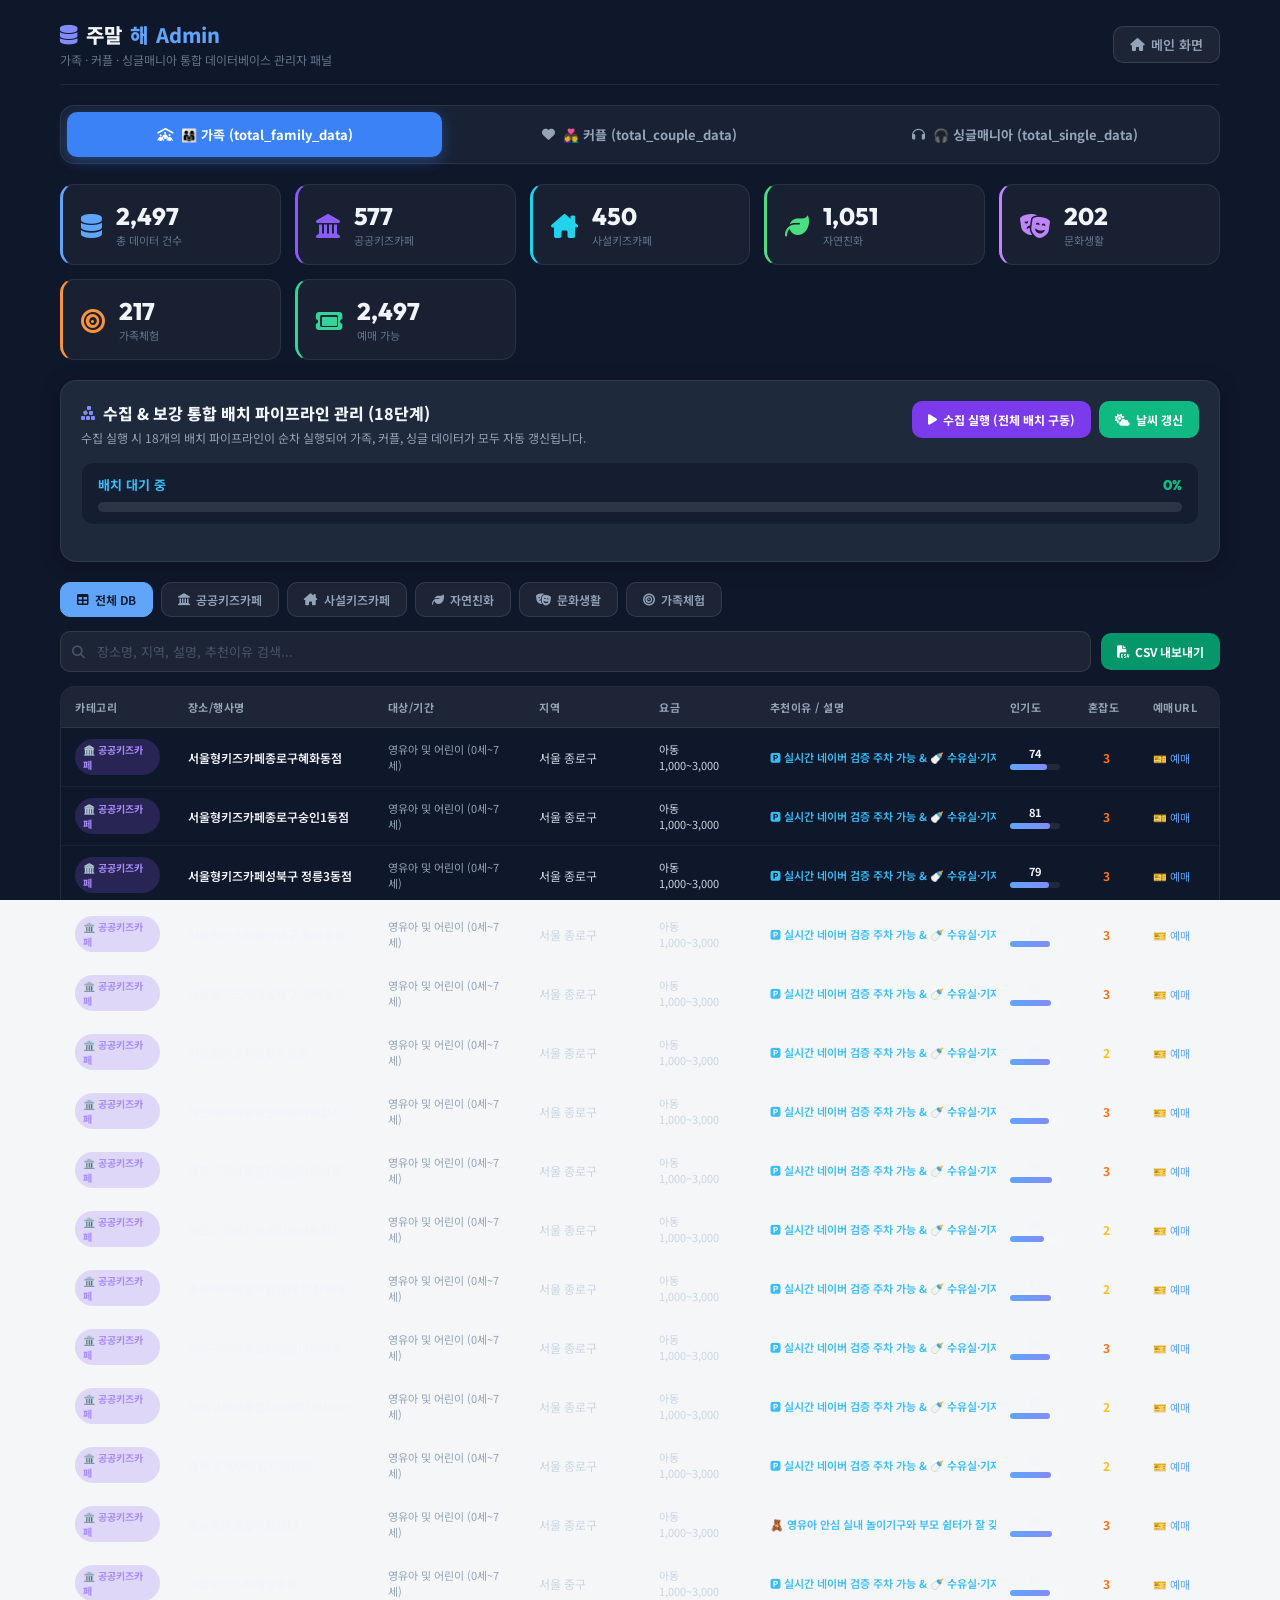
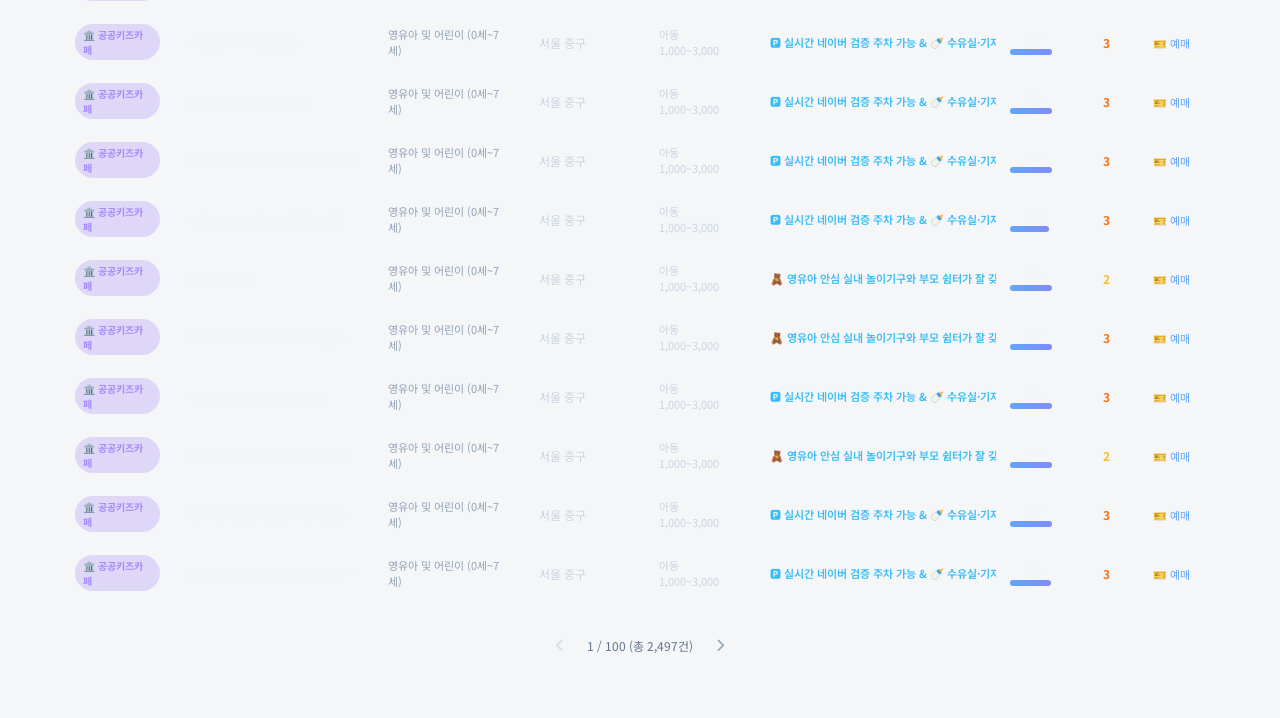
==== commit b732d4f8: "feat: 싱글매니아 데이터 파이프라인 추가, 관리자 다중 데이터셋 지원, 로고 변경 및 즐겨찾기 버그 수정" ====
--- a/web/admin.html
+++ b/web/admin.html
@@ -20,64 +20,29 @@
           <i class="fa-solid fa-database text-indigo"></i>
           주말<span>해</span> <span>Admin</span>
         </h1>
-        <p class="app-subtitle">total_family_data.csv 통합 데이터베이스 관리자 패널</p>
+        <p class="app-subtitle">가족 · 커플 · 싱글매니아 통합 데이터베이스 관리자 패널</p>
       </div>
       <a href="index.html" class="header-back-btn">
         <i class="fa-solid fa-house"></i> 메인 화면
       </a>
     </header>
 
-    <!-- Stats Grid (7개) -->
+    <!-- Dataset Switcher (가족 / 커플 / 싱글매니아) -->
+    <div class="dataset-switcher" id="dataset-switcher">
+      <button class="dataset-tab-btn active" data-dataset="family" id="dataset-family-btn">
+        <i class="fa-solid fa-people-roof"></i> 👨‍👩‍👧 가족 (total_family_data)
+      </button>
+      <button class="dataset-tab-btn" data-dataset="couple" id="dataset-couple-btn">
+        <i class="fa-solid fa-heart"></i> 👩‍❤️‍👨 커플 (total_couple_data)
+      </button>
+      <button class="dataset-tab-btn" data-dataset="single" id="dataset-single-btn">
+        <i class="fa-solid fa-headphones"></i> 🎧 싱글매니아 (total_single_data)
+      </button>
+    </div>
+
+    <!-- Stats Grid (선택된 데이터셋에 따라 JS로 동적 갱신) -->
     <section class="admin-stats-grid" id="admin-stats-grid">
-      <div class="stat-box">
-        <div class="stat-icon"><i class="fa-solid fa-database"></i></div>
-        <div class="stat-info">
-          <span class="stat-val" id="admin-total-count">0</span>
-          <span class="stat-lbl">총 데이터 건수</span>
-        </div>
-      </div>
-      <div class="stat-box kids" style="border-left: 3px solid #8B5CF6;">
-        <div class="stat-icon" style="color:#8B5CF6"><i class="fa-solid fa-landmark"></i></div>
-        <div class="stat-info">
-          <span class="stat-val" id="admin-public-kids-count">0</span>
-          <span class="stat-lbl">공공키즈카페</span>
-        </div>
-      </div>
-      <div class="stat-box kids">
-        <div class="stat-icon"><i class="fa-solid fa-house-chimney"></i></div>
-        <div class="stat-info">
-          <span class="stat-val" id="admin-private-kids-count">0</span>
-          <span class="stat-lbl">사설키즈카페</span>
-        </div>
-      </div>
-      <div class="stat-box nature">
-        <div class="stat-icon"><i class="fa-solid fa-leaf"></i></div>
-        <div class="stat-info">
-          <span class="stat-val" id="admin-nature-count">0</span>
-          <span class="stat-lbl">자연친화</span>
-        </div>
-      </div>
-      <div class="stat-box culture">
-        <div class="stat-icon"><i class="fa-solid fa-masks-theater"></i></div>
-        <div class="stat-info">
-          <span class="stat-val" id="admin-culture-count">0</span>
-          <span class="stat-lbl">문화생활</span>
-        </div>
-      </div>
-      <div class="stat-box experience">
-        <div class="stat-icon"><i class="fa-solid fa-bullseye"></i></div>
-        <div class="stat-info">
-          <span class="stat-val" id="admin-experience-count">0</span>
-          <span class="stat-lbl">가족체험</span>
-        </div>
-      </div>
-      <div class="stat-box">
-        <div class="stat-icon" style="color:#34D399"><i class="fa-solid fa-ticket"></i></div>
-        <div class="stat-info">
-          <span class="stat-val" id="admin-ticket-count">0</span>
-          <span class="stat-lbl">예매 가능</span>
-        </div>
-      </div>
+      <!-- JS로 동적 렌더링 -->
     </section>
 
     <!-- ★ 배치 파이프라인 진행상태 제어 패널 ★ -->
@@ -86,9 +51,9 @@
         <div>
           <h2 class="batch-title">
             <i class="fa-solid fa-cubes-stacked text-indigo"></i>
-            수집 & 보강 배치 파이프라인 관리 (7단계)
+            수집 & 보강 통합 배치 파이프라인 관리 (18단계)
           </h2>
-          <p class="batch-subtitle">수집 실행 시 7개의 배치 파이프라인이 순차적으로 실행되며 상태와 진행률이 실시간 갱신됩니다.</p>
+          <p class="batch-subtitle">수집 실행 시 18개의 배치 파이프라인이 순차 실행되어 가족, 커플, 싱글 데이터가 모두 자동 갱신됩니다.</p>
         </div>
         <div class="batch-btn-group">
           <button class="action-btn refresh primary" id="admin-run-collect-btn">
@@ -111,32 +76,15 @@
         </div>
       </div>
 
-      <!-- 7단계 배치 카드 목록 그리드 -->
+      <!-- 배치 카드 목록 그리드 -->
       <div class="batch-steps-grid" id="batch-steps-grid">
         <!-- JS로 실시간 렌더링 -->
       </div>
     </section>
 
-    <!-- Table Switcher -->
-    <div class="table-switcher">
-      <button class="switcher-btn active" data-table="all" id="switcher-all">
-        <i class="fa-solid fa-table"></i> 전체 DB
-      </button>
-      <button class="switcher-btn" data-table="공공키즈카페" id="switcher-public-kids">
-        <i class="fa-solid fa-landmark"></i> 공공키즈카페
-      </button>
-      <button class="switcher-btn" data-table="사설키즈카페" id="switcher-private-kids">
-        <i class="fa-solid fa-house-chimney"></i> 사설키즈카페
-      </button>
-      <button class="switcher-btn" data-table="자연친화" id="switcher-nature">
-        <i class="fa-solid fa-leaf"></i> 자연친화
-      </button>
-      <button class="switcher-btn" data-table="문화생활" id="switcher-culture">
-        <i class="fa-solid fa-masks-theater"></i> 문화생활
-      </button>
-      <button class="switcher-btn" data-table="가족체험" id="switcher-exp">
-        <i class="fa-solid fa-bullseye"></i> 가족체험
-      </button>
+    <!-- Table Switcher (JS 동적 렌더링) -->
+    <div class="table-switcher" id="table-switcher">
+      <!-- JS로 동적 렌더링 -->
     </div>
 
     <!-- Toolbar -->
--- a/web/style.css
+++ b/web/style.css
@@ -419,6 +419,7 @@
 .crowd-dot.MODERATE      { background: var(--nh-orange); }
 .crowd-dot.CONGESTED     { background: var(--nh-red); }
 .crowd-dot.VERY_CONGESTED{ background: #6A1A1A; }
+.crowd-dot.UNKNOWN       { background: #C4C4C4; }   /* 측정값 없음 */
 
 /* ── 로딩 / 빈 화면 ── */
 .loading-row { display: flex; flex-direction: column; align-items: center; gap: 12px; padding: 48px 20px; color: var(--nh-text-sec); }
@@ -549,6 +550,7 @@
 .crowd-val.MODERATE      { color: var(--nh-orange); }
 .crowd-val.CONGESTED     { color: var(--nh-red); }
 .crowd-val.VERY_CONGESTED{ color: #6A1A1A; }
+.crowd-val.UNKNOWN       { color: #9A9A9A; }        /* 측정값 없음 */
 
 .detail-event-box { background: var(--nh-bg-sub); border-radius: var(--radius-md); padding: 12px 14px; }
 .detail-event-title { font-size: 14px; font-weight: 700; margin-bottom: 4px; }
@@ -696,6 +698,43 @@
 .stat-box.culture .stat-icon { color: #C084FC; }
 .stat-box.experience .stat-icon { color: #FB923C; }
 
+/* ── 데이터셋 스위처 (가족 / 커플 / 싱글) ── */
+.dataset-switcher {
+  display: flex;
+  gap: 10px;
+  margin-bottom: 20px;
+  background: rgba(30, 41, 59, 0.7);
+  padding: 6px;
+  border-radius: 14px;
+  border: 1px solid rgba(255, 255, 255, 0.08);
+}
+.dataset-tab-btn {
+  flex: 1;
+  background: transparent;
+  border: 1px solid transparent;
+  color: #94A3B8;
+  border-radius: 10px;
+  padding: 12px 18px;
+  font-size: 13px;
+  font-weight: 700;
+  cursor: pointer;
+  font-family: var(--font);
+  display: flex;
+  align-items: center;
+  justify-content: center;
+  gap: 8px;
+  transition: all 0.2s ease;
+}
+.dataset-tab-btn:hover {
+  background: rgba(255, 255, 255, 0.05);
+  color: #F1F5F9;
+}
+.dataset-tab-btn.active {
+  background: #3B82F6;
+  color: #FFFFFF;
+  box-shadow: 0 4px 14px rgba(59, 130, 246, 0.35);
+}
+
 .table-switcher {
   display: flex; gap: 8px; margin-bottom: 14px; flex-wrap: wrap;
 }
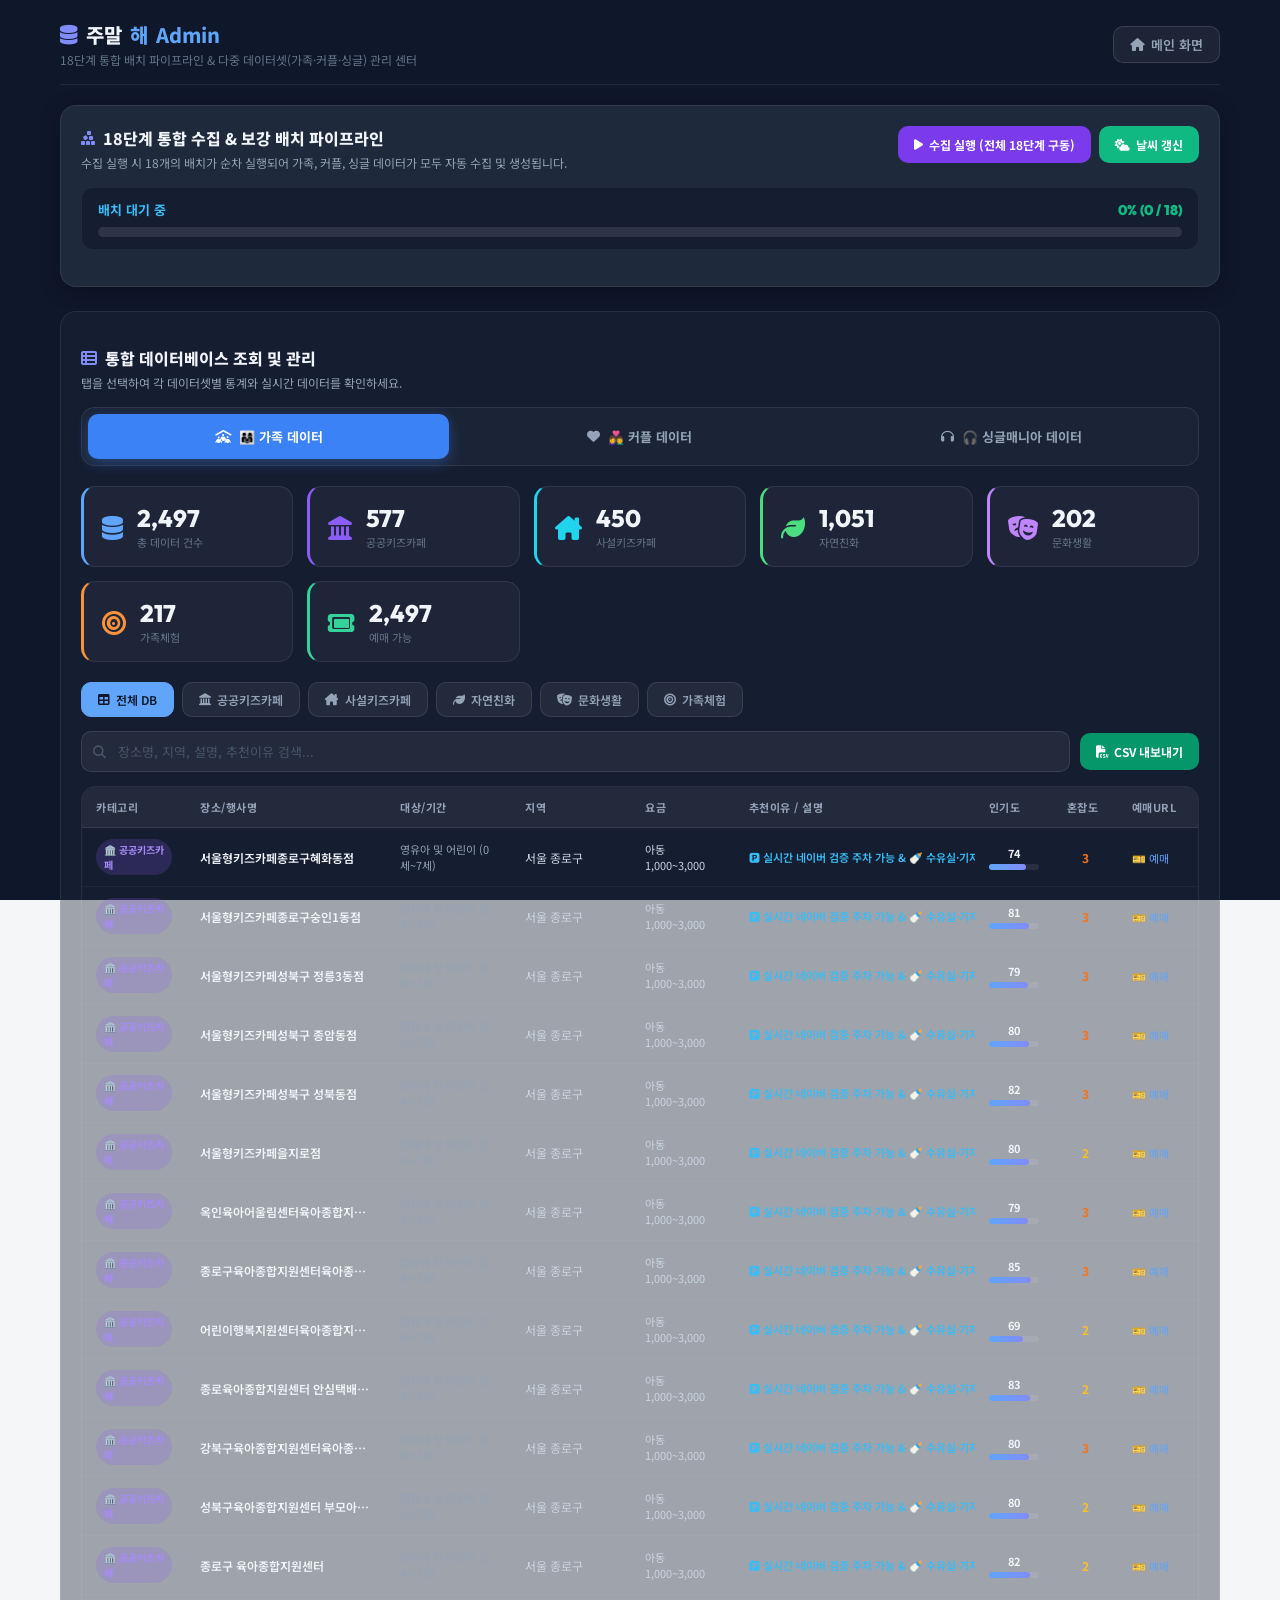
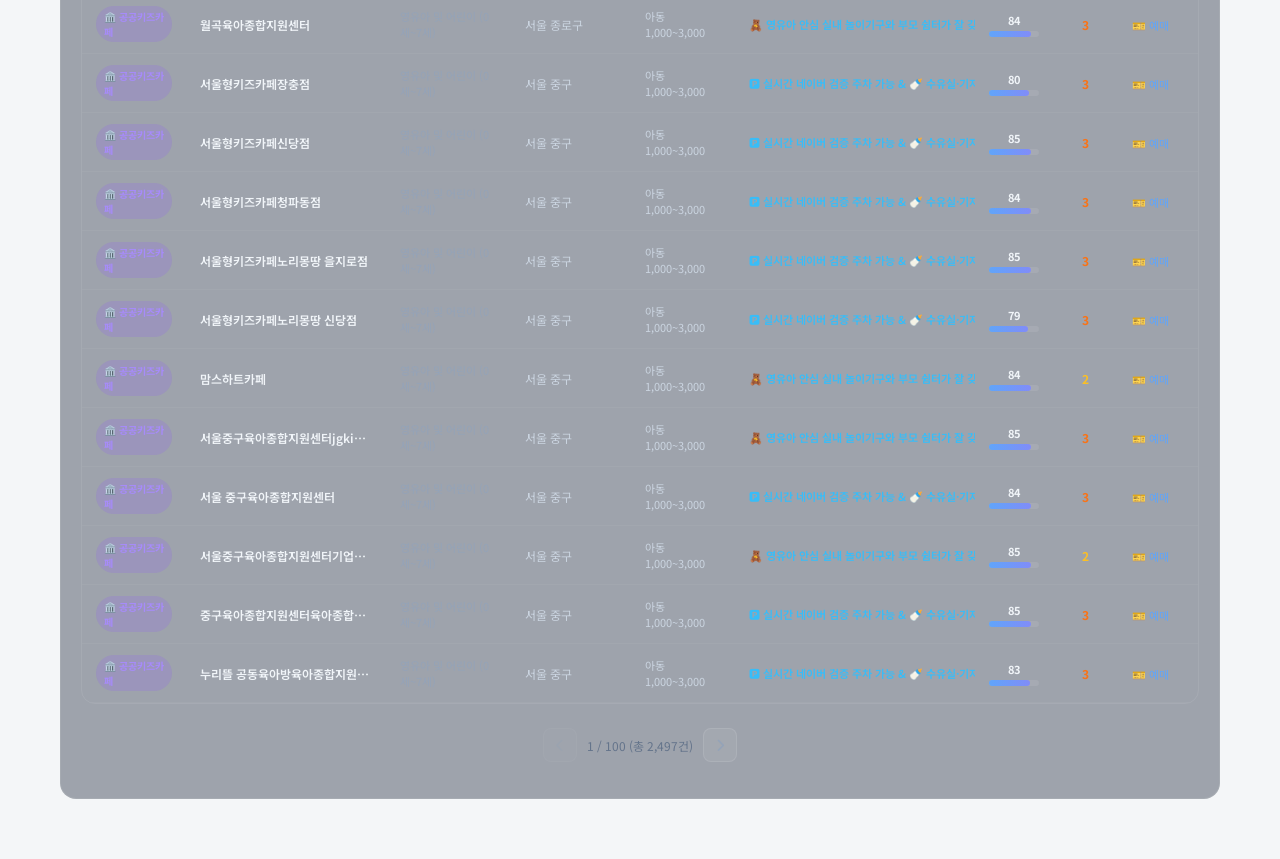
==== commit d2a911d5: "feat: 관리자 페이지 18단계 배치 가시성 개선 및 데이터셋(가족/커플/싱글) 섹션 모바일 반응형 최적화" ====
--- a/web/admin.html
+++ b/web/admin.html
@@ -20,44 +20,28 @@
           <i class="fa-solid fa-database text-indigo"></i>
           주말<span>해</span> <span>Admin</span>
         </h1>
-        <p class="app-subtitle">가족 · 커플 · 싱글매니아 통합 데이터베이스 관리자 패널</p>
+        <p class="app-subtitle">18단계 통합 배치 파이프라인 & 다중 데이터셋(가족·커플·싱글) 관리 센터</p>
       </div>
       <a href="index.html" class="header-back-btn">
         <i class="fa-solid fa-house"></i> 메인 화면
       </a>
     </header>
 
-    <!-- Dataset Switcher (가족 / 커플 / 싱글매니아) -->
-    <div class="dataset-switcher" id="dataset-switcher">
-      <button class="dataset-tab-btn active" data-dataset="family" id="dataset-family-btn">
-        <i class="fa-solid fa-people-roof"></i> 👨‍👩‍👧 가족 (total_family_data)
-      </button>
-      <button class="dataset-tab-btn" data-dataset="couple" id="dataset-couple-btn">
-        <i class="fa-solid fa-heart"></i> 👩‍❤️‍👨 커플 (total_couple_data)
-      </button>
-      <button class="dataset-tab-btn" data-dataset="single" id="dataset-single-btn">
-        <i class="fa-solid fa-headphones"></i> 🎧 싱글매니아 (total_single_data)
-      </button>
-    </div>
-
-    <!-- Stats Grid (선택된 데이터셋에 따라 JS로 동적 갱신) -->
-    <section class="admin-stats-grid" id="admin-stats-grid">
-      <!-- JS로 동적 렌더링 -->
-    </section>
-
-    <!-- ★ 배치 파이프라인 진행상태 제어 패널 ★ -->
+    <!-- ══════════════════════════════════════════
+         SECTION 1: 18단계 배치 파이프라인 관리
+         ══════════════════════════════════════════ -->
     <section class="batch-card" id="batch-panel">
       <div class="batch-header">
         <div>
           <h2 class="batch-title">
             <i class="fa-solid fa-cubes-stacked text-indigo"></i>
-            수집 & 보강 통합 배치 파이프라인 관리 (18단계)
+            18단계 통합 수집 & 보강 배치 파이프라인
           </h2>
-          <p class="batch-subtitle">수집 실행 시 18개의 배치 파이프라인이 순차 실행되어 가족, 커플, 싱글 데이터가 모두 자동 갱신됩니다.</p>
+          <p class="batch-subtitle">수집 실행 시 18개의 배치가 순차 실행되어 가족, 커플, 싱글 데이터가 모두 자동 수집 및 생성됩니다.</p>
         </div>
         <div class="batch-btn-group">
           <button class="action-btn refresh primary" id="admin-run-collect-btn">
-            <i class="fa-solid fa-play"></i> 수집 실행 (전체 배치 구동)
+            <i class="fa-solid fa-play"></i> 수집 실행 (전체 18단계 구동)
           </button>
           <button class="action-btn refresh" id="admin-weather-btn" style="background:#10B981;">
             <i class="fa-solid fa-cloud-sun"></i> 날씨 갱신
@@ -69,55 +53,86 @@
       <div class="batch-progress-box">
         <div class="batch-progress-header">
           <span class="batch-status-msg" id="batch-status-msg">배치 대기 중</span>
-          <span class="batch-percent-txt" id="batch-percent-txt">0%</span>
+          <span class="batch-percent-txt" id="batch-percent-txt">0% (0 / 18)</span>
         </div>
         <div class="batch-progress-track">
           <div class="batch-progress-fill" id="batch-progress-fill" style="width: 0%"></div>
         </div>
       </div>
 
-      <!-- 배치 카드 목록 그리드 -->
+      <!-- 18단계 배치 카드 목록 그리드 -->
       <div class="batch-steps-grid" id="batch-steps-grid">
         <!-- JS로 실시간 렌더링 -->
       </div>
     </section>
 
-    <!-- Table Switcher (JS 동적 렌더링) -->
-    <div class="table-switcher" id="table-switcher">
-      <!-- JS로 동적 렌더링 -->
-    </div>
+    <!-- ══════════════════════════════════════════
+         SECTION 2: 통합 데이터베이스 관리 (가족 / 커플 / 싱글)
+         ══════════════════════════════════════════ -->
+    <section class="data-mgmt-section">
+      <div class="section-title-bar">
+        <h2 class="section-title">
+          <i class="fa-solid fa-table-list text-indigo"></i>
+          통합 데이터베이스 조회 및 관리
+        </h2>
+        <p class="section-subtitle">탭을 선택하여 각 데이터셋별 통계와 실시간 데이터를 확인하세요.</p>
+      </div>
 
-    <!-- Toolbar -->
-    <div class="table-toolbar">
-      <div class="search-box" style="flex:1">
-        <i class="fa-solid fa-magnifying-glass search-icon"></i>
-        <input type="text" id="admin-search-input" placeholder="장소명, 지역, 설명, 추천이유 검색...">
+      <!-- Dataset Switcher (가족 / 커플 / 싱글매니아) -->
+      <div class="dataset-switcher" id="dataset-switcher">
+        <button class="dataset-tab-btn active" data-dataset="family" id="dataset-family-btn">
+          <i class="fa-solid fa-people-roof"></i> 👨‍👩‍👧 가족 데이터
+        </button>
+        <button class="dataset-tab-btn" data-dataset="couple" id="dataset-couple-btn">
+          <i class="fa-solid fa-heart"></i> 👩‍❤️‍👨 커플 데이터
+        </button>
+        <button class="dataset-tab-btn" data-dataset="single" id="dataset-single-btn">
+          <i class="fa-solid fa-headphones"></i> 🎧 싱글매니아 데이터
+        </button>
       </div>
-      <button class="action-btn export" id="admin-export-btn">
-        <i class="fa-solid fa-file-csv"></i> CSV 내보내기
-      </button>
-    </div>
 
-    <!-- Table -->
-    <div class="table-responsive-container">
-      <table class="data-table" id="admin-data-table">
-        <thead>
-          <tr id="table-headers">
-            <th>로딩 중...</th>
-          </tr>
-        </thead>
-        <tbody id="table-body">
-          <tr><td>잠시만 기다려주세요.</td></tr>
-        </tbody>
-      </table>
-    </div>
+      <!-- Stats Grid (선택된 데이터셋에 따라 JS로 동적 갱신) -->
+      <section class="admin-stats-grid" id="admin-stats-grid">
+        <!-- JS로 동적 렌더링 -->
+      </section>
 
-    <!-- Pagination -->
-    <div class="admin-pagination">
-      <button class="admin-page-btn" id="admin-page-prev"><i class="fa-solid fa-chevron-left"></i></button>
-      <span class="admin-page-info" id="admin-page-info">1 / 1</span>
-      <button class="admin-page-btn" id="admin-page-next"><i class="fa-solid fa-chevron-right"></i></button>
-    </div>
+      <!-- Table Switcher (카테고리 탭, JS 동적 렌더링) -->
+      <div class="table-switcher" id="table-switcher">
+        <!-- JS로 동적 렌더링 -->
+      </div>
+
+      <!-- Toolbar -->
+      <div class="table-toolbar">
+        <div class="search-box" style="flex:1">
+          <i class="fa-solid fa-magnifying-glass search-icon"></i>
+          <input type="text" id="admin-search-input" placeholder="장소명, 지역, 설명, 추천이유 검색...">
+        </div>
+        <button class="action-btn export" id="admin-export-btn">
+          <i class="fa-solid fa-file-csv"></i> CSV 내보내기
+        </button>
+      </div>
+
+      <!-- Table -->
+      <div class="table-responsive-container">
+        <table class="data-table" id="admin-data-table">
+          <thead>
+            <tr id="table-headers">
+              <th>로딩 중...</th>
+            </tr>
+          </thead>
+          <tbody id="table-body">
+            <tr><td>잠시만 기다려주세요.</td></tr>
+          </tbody>
+        </table>
+      </div>
+
+      <!-- Pagination -->
+      <div class="admin-pagination">
+        <button class="admin-page-btn" id="admin-page-prev"><i class="fa-solid fa-chevron-left"></i></button>
+        <span class="admin-page-info" id="admin-page-info">1 / 1</span>
+        <button class="admin-page-btn" id="admin-page-next"><i class="fa-solid fa-chevron-right"></i></button>
+      </div>
+    </section>
 
     <!-- Detail Modal -->
     <div class="modal" id="details-modal">
--- a/web/style.css
+++ b/web/style.css
@@ -446,6 +446,14 @@
   font-size: 15px; font-weight: 700; color: var(--nh-text-primary);
 }
 .fav-header__left { display: flex; align-items: center; gap: 8px; }
+.fav-reset-btn {
+  background: var(--nh-bg-sub); color: var(--nh-text-sec);
+  border: 1px solid var(--nh-border); border-radius: var(--radius-sm);
+  padding: 8px 12px; font-size: 12px; font-weight: 600;
+  cursor: pointer; display: flex; align-items: center; gap: 5px;
+  font-family: var(--font); transition: all 0.2s;
+}
+.fav-reset-btn:hover { background: #FEE2E2; border-color: #F87171; color: #DC2626; }
 .fav-share-btn {
   background: var(--nh-green); color: #fff;
   border: none; border-radius: var(--radius-sm);
@@ -836,9 +844,31 @@
   color: #94A3B8; font-size: 14px; font-weight: 600; cursor: pointer; font-family: var(--font);
 }
 
-/* ── 반응형 ── */
-@media (max-width: 480px) {
-  .admin-stats-grid { grid-template-columns: 1fr 1fr; }
+/* ── 반응형 및 관리자 추가 스타일 ── */
+.section-title-bar {
+  margin-top: 14px;
+  margin-bottom: 16px;
+}
+.section-title {
+  font-size: 16px;
+  font-weight: 800;
+  color: #F1F5F9;
+  display: flex;
+  align-items: center;
+  gap: 8px;
+}
+.section-subtitle {
+  font-size: 12px;
+  color: #94A3B8;
+  margin-top: 4px;
+}
+
+.data-mgmt-section {
+  background: rgba(30, 41, 59, 0.4);
+  border: 1px solid rgba(255, 255, 255, 0.08);
+  border-radius: 16px;
+  padding: 20px;
+  margin-bottom: 20px;
 }
 
 /* ══════════════════════════════════════════
@@ -849,7 +879,7 @@
   border: 1px solid rgba(255,255,255,0.08);
   border-radius: 16px;
   padding: 20px;
-  margin-bottom: 20px;
+  margin-bottom: 24px;
   box-shadow: 0 4px 20px rgba(0,0,0,0.25);
 }
 .batch-header {
@@ -919,17 +949,17 @@
   transition: width 0.4s ease-in-out;
 }
 
-/* 7단계 그리드 카드 */
+/* 18단계 그리드 카드 */
 .batch-steps-grid {
   display: grid;
   grid-template-columns: repeat(auto-fill, minmax(280px, 1fr));
-  gap: 10px;
+  gap: 12px;
 }
 .batch-step-item {
-  background: rgba(15, 23, 42, 0.5);
-  border: 1px solid rgba(255,255,255,0.06);
-  border-radius: 10px;
-  padding: 12px 14px;
+  background: rgba(15, 23, 42, 0.7);
+  border: 1px solid rgba(255,255,255,0.08);
+  border-radius: 12px;
+  padding: 14px 16px;
   display: flex;
   flex-direction: column;
   justify-content: space-between;
@@ -938,34 +968,76 @@
 }
 .batch-step-item.running {
   border-color: #38BDF8;
-  background: rgba(56, 189, 248, 0.08);
-  box-shadow: 0 0 12px rgba(56, 189, 248, 0.15);
+  background: rgba(56, 189, 248, 0.10);
+  box-shadow: 0 0 14px rgba(56, 189, 248, 0.2);
 }
 .batch-step-item.success {
-  border-color: rgba(16, 185, 129, 0.4);
-  background: rgba(16, 185, 129, 0.05);
+  border-color: rgba(16, 185, 129, 0.5);
+  background: rgba(16, 185, 129, 0.08);
 }
 .batch-step-item.error {
-  border-color: rgba(239, 68, 68, 0.4);
-  background: rgba(239, 68, 68, 0.08);
+  border-color: rgba(239, 68, 68, 0.5);
+  background: rgba(239, 68, 68, 0.10);
 }
 
 .step-top {
   display: flex;
   justify-content: space-between;
-  align-items: center;
+  align-items: flex-start;
   gap: 8px;
+}
+.step-title-wrap {
+  display: flex;
+  align-items: center;
+  gap: 8px;
+  flex: 1;
+  min-width: 0;
+  flex-wrap: wrap;
+}
+.step-num-badge {
+  background: rgba(96, 165, 250, 0.2);
+  color: #60A5FA;
+  font-size: 11px;
+  font-weight: 800;
+  padding: 2px 7px;
+  border-radius: 6px;
+  font-family: 'Outfit', sans-serif;
+  white-space: nowrap;
+  flex-shrink: 0;
+  border: 1px solid rgba(96, 165, 250, 0.3);
 }
 .step-title {
   font-size: 13px;
   font-weight: 700;
-  color: #E2E8F0;
+  color: #F1F5F9;
+  line-height: 1.35;
 }
 .step-desc {
+  font-size: 12px;
+  color: #94A3B8;
+  line-height: 1.45;
+}
+.step-script-name {
+  font-size: 10px;
+  color: #64748B;
+  font-family: monospace;
+  display: flex;
+  align-items: center;
+  gap: 4px;
+}
+.step-msg {
   font-size: 11px;
-  color: #64748B;
-  line-height: 1.4;
-}
+  font-weight: 600;
+  padding: 4px 8px;
+  border-radius: 6px;
+  display: flex;
+  align-items: center;
+  gap: 5px;
+}
+.step-msg.SUCCESS { background: rgba(16, 185, 129, 0.15); color: #34D399; }
+.step-msg.RUNNING { background: rgba(56, 189, 248, 0.15); color: #38BDF8; }
+.step-msg.ERROR   { background: rgba(239, 68, 68, 0.18); color: #F87171; }
+.step-msg.PENDING { background: rgba(100, 116, 139, 0.12); color: #94A3B8; }
 
 /* 뱃지 */
 .batch-badge {
@@ -977,9 +1049,52 @@
   display: inline-flex;
   align-items: center;
   gap: 4px;
+  flex-shrink: 0;
 }
 .batch-badge.pending { background: rgba(148, 163, 184, 0.15); color: #94A3B8; }
 .batch-badge.running { background: rgba(56, 189, 248, 0.2); color: #38BDF8; }
 .batch-badge.success { background: rgba(16, 185, 129, 0.2); color: #34D399; }
 .batch-badge.error   { background: rgba(239, 68, 68, 0.2); color: #F87171; }
 
+/* ── 모바일 반응형 ── */
+@media (max-width: 768px) {
+  .batch-header {
+    flex-direction: column;
+    align-items: stretch;
+  }
+  .batch-btn-group {
+    width: 100%;
+    display: flex;
+    flex-direction: column;
+  }
+  .batch-btn-group .action-btn {
+    width: 100%;
+    justify-content: center;
+    padding: 12px;
+  }
+  .batch-steps-grid {
+    grid-template-columns: 1fr;
+  }
+  .dataset-switcher {
+    flex-direction: column;
+    gap: 6px;
+  }
+  .dataset-tab-btn {
+    width: 100%;
+    justify-content: flex-start;
+    padding: 10px 14px;
+  }
+  .admin-stats-grid {
+    grid-template-columns: repeat(2, 1fr);
+    gap: 8px;
+  }
+  .table-toolbar {
+    flex-direction: column;
+    align-items: stretch;
+  }
+  .table-toolbar .action-btn {
+    width: 100%;
+    justify-content: center;
+  }
+}
+
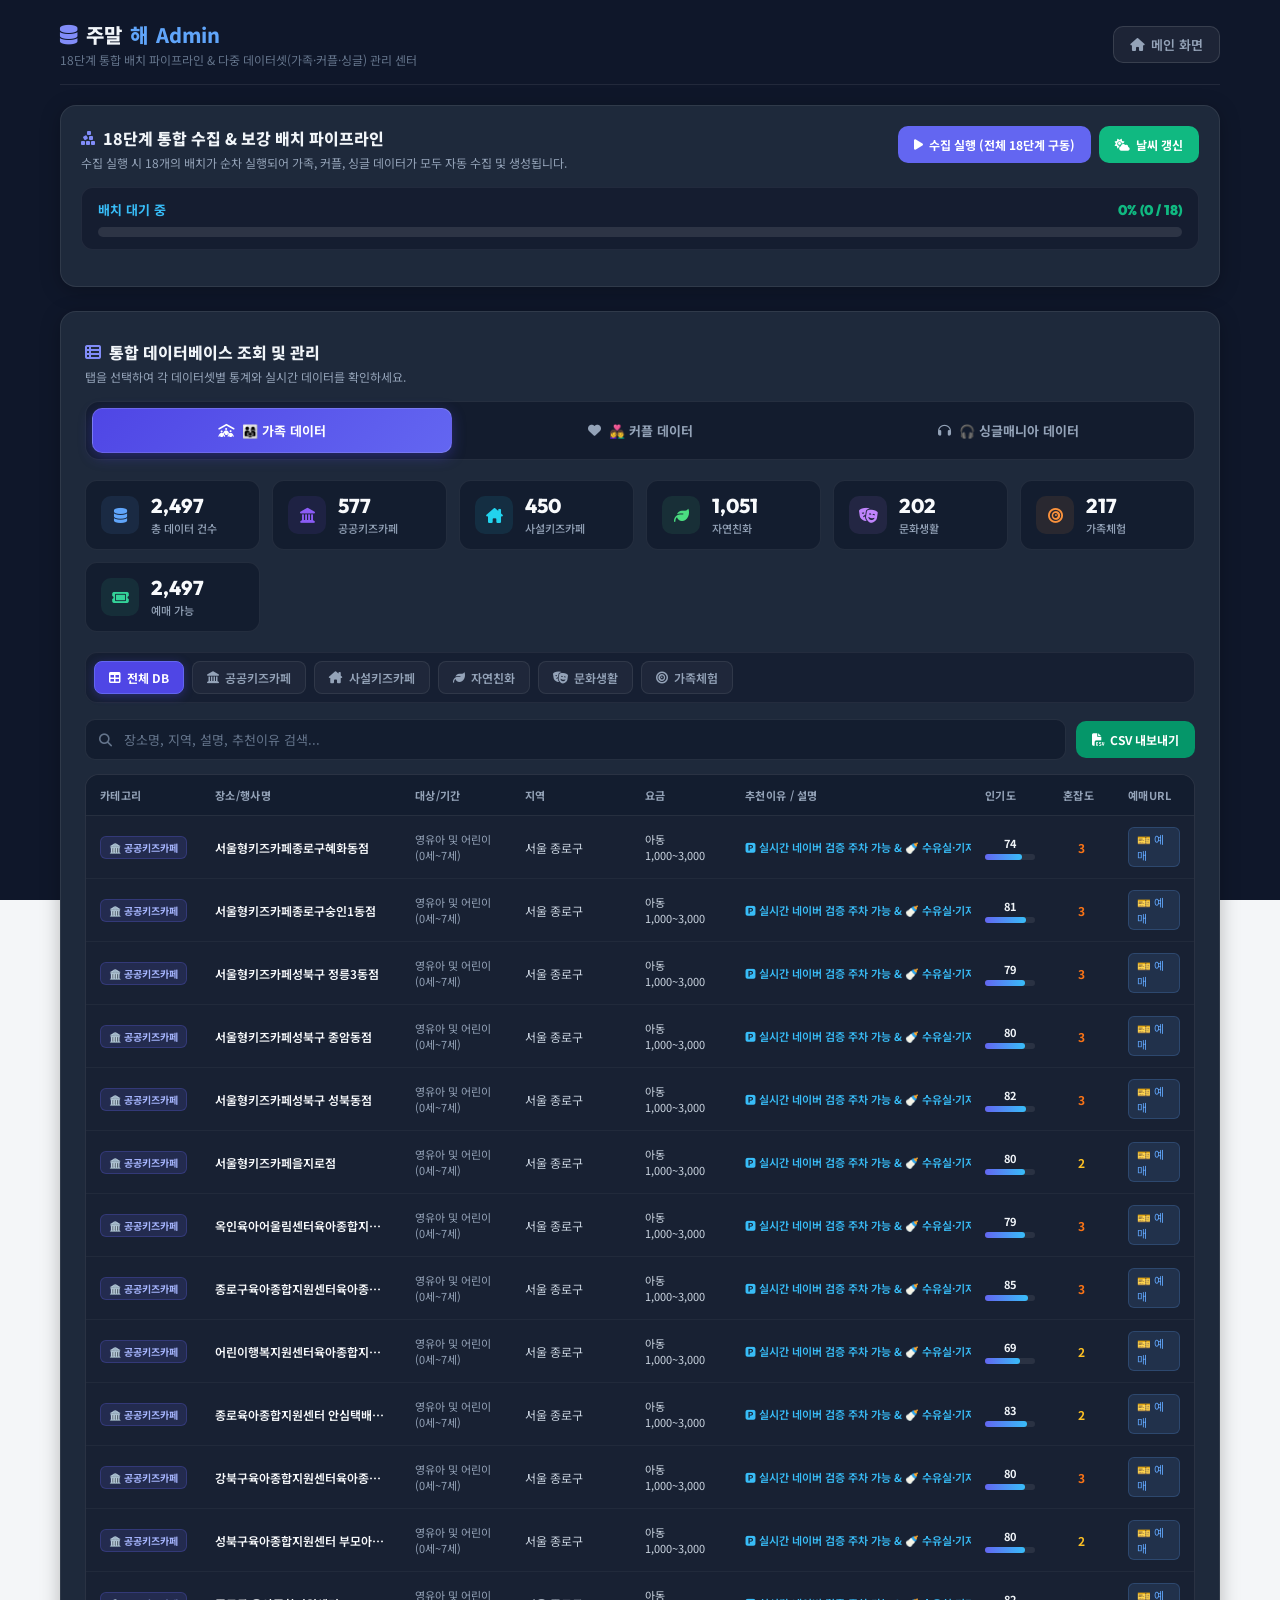
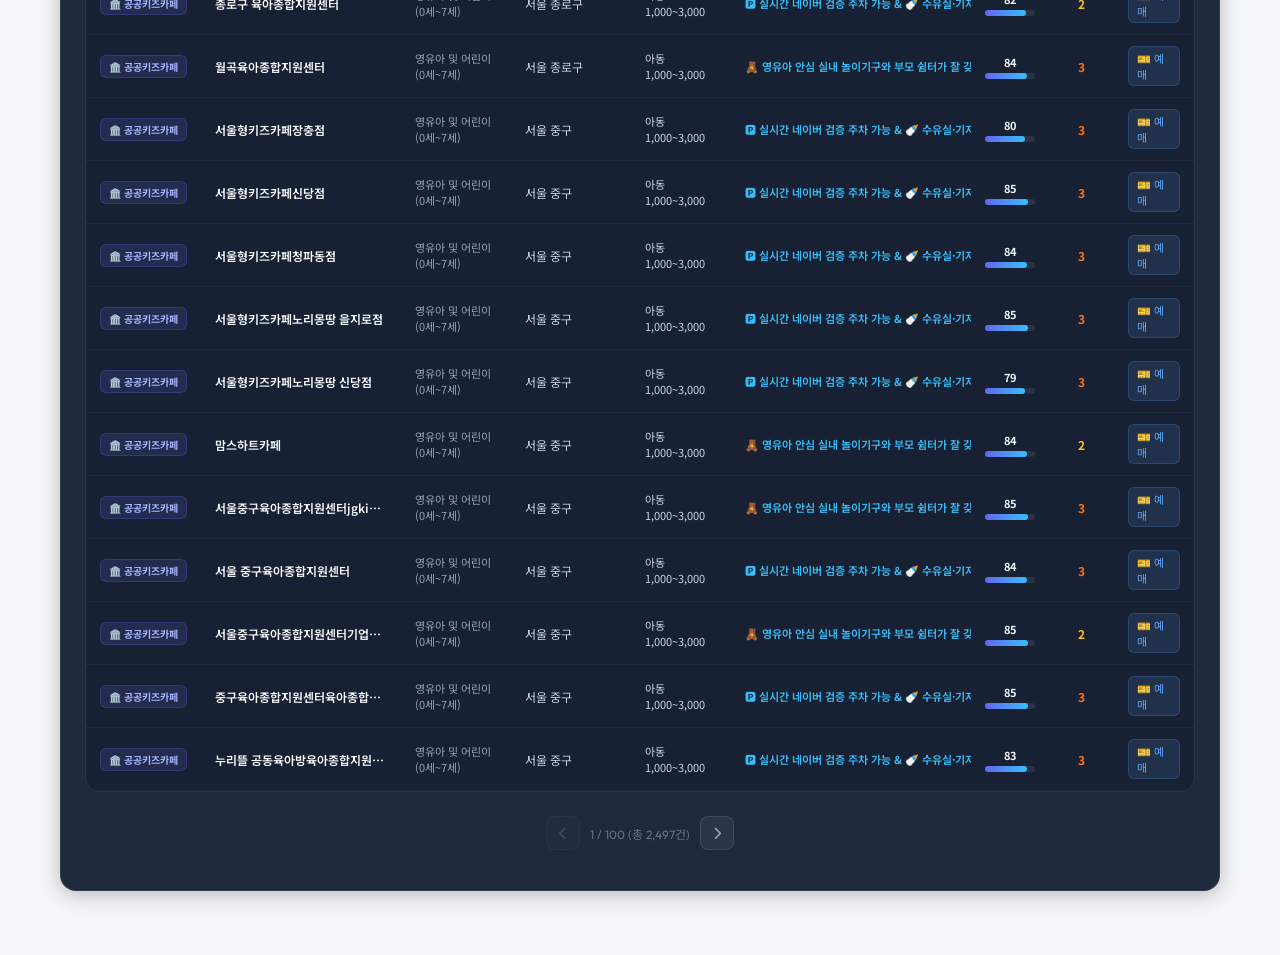
==== commit 91241ec2: "feat: enhance admin page step-level controls, category filtering, and batch enrichment performance" ====
--- a/web/admin.html
+++ b/web/admin.html
@@ -8,7 +8,7 @@
   <link rel="preconnect" href="https://fonts.gstatic.com" crossorigin>
   <link href="https://fonts.googleapis.com/css2?family=Noto+Sans+KR:wght@300;400;500;700;900&family=Outfit:wght@300;400;600;800&display=swap" rel="stylesheet">
   <link rel="stylesheet" href="https://cdnjs.cloudflare.com/ajax/libs/font-awesome/6.4.0/css/all.min.css">
-  <link rel="stylesheet" href="style.css">
+  <link rel="stylesheet" href="style.css?v=2.0">
 </head>
 <body class="admin-body">
   <div class="admin-container">
@@ -42,6 +42,14 @@
         <div class="batch-btn-group">
           <button class="action-btn refresh primary" id="admin-run-collect-btn">
             <i class="fa-solid fa-play"></i> 수집 실행 (전체 18단계 구동)
+          </button>
+          <button class="action-btn refresh" id="admin-stop-batch-btn"
+            style="display:none; background:#EF4444;">
+            <i class="fa-solid fa-stop"></i> 배치 중지
+          </button>
+          <button class="action-btn refresh" id="admin-resume-batch-btn"
+            style="display:none; background:#F59E0B;">
+            <i class="fa-solid fa-forward-step"></i> 오류 단계부터 재시작
           </button>
           <button class="action-btn refresh" id="admin-weather-btn" style="background:#10B981;">
             <i class="fa-solid fa-cloud-sun"></i> 날씨 갱신
@@ -144,6 +152,6 @@
     </div>
 
   </div>
-  <script src="admin.js"></script>
+  <script src="admin.js?v=2.1"></script>
 </body>
 </html>
--- a/web/style.css
+++ b/web/style.css
@@ -685,33 +685,64 @@
 .header-back-btn:hover { background: rgba(255,255,255,0.10); color: #F1F5F9; }
 
 .admin-stats-grid {
-  display: grid; grid-template-columns: repeat(auto-fit, minmax(200px, 1fr));
-  gap: 14px; margin-bottom: 20px;
+  display: grid;
+  grid-template-columns: repeat(auto-fit, minmax(150px, 1fr));
+  gap: 12px;
+  margin-bottom: 20px;
 }
 .stat-box {
-  background: rgba(255,255,255,0.04); border: 1px solid rgba(255,255,255,0.08);
-  border-radius: 14px; padding: 16px 18px;
-  display: flex; align-items: center; gap: 14px;
-  transition: border-color 0.2s;
-}
-.stat-box:hover { border-color: rgba(255,255,255,0.15); }
-.stat-icon { font-size: 24px; color: #60A5FA; }
-.stat-info { display: flex; flex-direction: column; }
-.stat-val { font-size: 24px; font-weight: 800; color: #F1F5F9; font-family: 'Outfit', sans-serif; }
-.stat-lbl { font-size: 11px; color: #64748B; margin-top: 1px; }
-
-/* 카테고리별 컬러 */
-.stat-box.kids .stat-icon { color: #22D3EE; }
-.stat-box.nature .stat-icon { color: #4ADE80; }
-.stat-box.culture .stat-icon { color: #C084FC; }
-.stat-box.experience .stat-icon { color: #FB923C; }
+  background: rgba(15, 23, 42, 0.65);
+  border: 1px solid rgba(255, 255, 255, 0.07);
+  border-radius: 12px;
+  padding: 13px 15px;
+  display: flex;
+  align-items: center;
+  gap: 12px;
+  transition: all 0.2s ease;
+}
+.stat-box:hover {
+  border-color: rgba(99, 102, 241, 0.4);
+  background: rgba(15, 23, 42, 0.9);
+  transform: translateY(-1px);
+}
+.stat-icon-wrap {
+  width: 38px;
+  height: 38px;
+  border-radius: 10px;
+  display: flex;
+  align-items: center;
+  justify-content: center;
+  font-size: 15px;
+  flex-shrink: 0;
+}
+.stat-info {
+  display: flex;
+  flex-direction: column;
+  min-width: 0;
+}
+.stat-val {
+  font-size: 20px;
+  font-weight: 800;
+  color: #F8FAFC;
+  font-family: 'Outfit', sans-serif;
+  line-height: 1.2;
+}
+.stat-lbl {
+  font-size: 11px;
+  font-weight: 500;
+  color: #94A3B8;
+  margin-top: 2px;
+  white-space: nowrap;
+  overflow: hidden;
+  text-overflow: ellipsis;
+}
 
 /* ── 데이터셋 스위처 (가족 / 커플 / 싱글) ── */
 .dataset-switcher {
   display: flex;
-  gap: 10px;
+  gap: 8px;
   margin-bottom: 20px;
-  background: rgba(30, 41, 59, 0.7);
+  background: rgba(15, 23, 42, 0.7);
   padding: 6px;
   border-radius: 14px;
   border: 1px solid rgba(255, 255, 255, 0.08);
@@ -731,89 +762,234 @@
   align-items: center;
   justify-content: center;
   gap: 8px;
-  transition: all 0.2s ease;
+  transition: all 0.2s cubic-bezier(0.4, 0, 0.2, 1);
 }
 .dataset-tab-btn:hover {
   background: rgba(255, 255, 255, 0.05);
   color: #F1F5F9;
 }
 .dataset-tab-btn.active {
-  background: #3B82F6;
+  background: linear-gradient(135deg, #4F46E5, #6366F1);
   color: #FFFFFF;
-  box-shadow: 0 4px 14px rgba(59, 130, 246, 0.35);
+  border-color: rgba(255, 255, 255, 0.15);
+  box-shadow: 0 4px 14px rgba(79, 70, 229, 0.35);
 }
 
 .table-switcher {
-  display: flex; gap: 8px; margin-bottom: 14px; flex-wrap: wrap;
+  display: flex;
+  gap: 8px;
+  margin-bottom: 16px;
+  flex-wrap: wrap;
+  background: rgba(15, 23, 42, 0.5);
+  padding: 8px;
+  border-radius: 12px;
+  border: 1px solid rgba(255, 255, 255, 0.06);
 }
 .switcher-btn {
-  background: rgba(255,255,255,0.06); border: 1px solid rgba(255,255,255,0.10);
-  color: #94A3B8; border-radius: 10px; padding: 8px 16px;
-  font-size: 12px; font-weight: 600; cursor: pointer; font-family: var(--font);
-  display: flex; align-items: center; gap: 6px; transition: all 0.2s;
-}
-.switcher-btn:hover { border-color: #60A5FA; color: #60A5FA; }
-.switcher-btn.active { background: #60A5FA; border-color: #60A5FA; color: #0F172A; }
+  background: rgba(255, 255, 255, 0.04);
+  border: 1px solid rgba(255, 255, 255, 0.08);
+  color: #94A3B8;
+  border-radius: 8px;
+  padding: 7px 14px;
+  font-size: 12px;
+  font-weight: 600;
+  cursor: pointer;
+  font-family: var(--font);
+  display: flex;
+  align-items: center;
+  gap: 6px;
+  transition: all 0.2s;
+}
+.switcher-btn:hover {
+  background: rgba(255, 255, 255, 0.08);
+  color: #F1F5F9;
+  border-color: rgba(255, 255, 255, 0.15);
+}
+.switcher-btn.active {
+  background: #4F46E5;
+  border-color: #6366F1;
+  color: #FFFFFF;
+  font-weight: 700;
+  box-shadow: 0 2px 10px rgba(79, 70, 229, 0.35);
+}
 
 .table-toolbar {
-  display: flex; gap: 10px; align-items: center; margin-bottom: 14px;
+  display: flex;
+  gap: 10px;
+  align-items: center;
+  margin-bottom: 14px;
 }
 .search-box {
-  position: relative; flex: 1;
-}
-.search-icon { position: absolute; left: 12px; top: 50%; transform: translateY(-50%); color: #475569; font-size: 13px; }
+  position: relative;
+  flex: 1;
+}
+.search-icon {
+  position: absolute;
+  left: 14px;
+  top: 50%;
+  transform: translateY(-50%);
+  color: #64748B;
+  font-size: 13px;
+  pointer-events: none;
+}
 .search-box input {
-  width: 100%; background: rgba(255,255,255,0.06);
-  border: 1px solid rgba(255,255,255,0.10); border-radius: 10px;
-  padding: 10px 14px 10px 36px; color: #F1F5F9; font-size: 13px; font-family: var(--font);
-  outline: none; transition: border-color 0.2s;
-}
-.search-box input:focus { border-color: #60A5FA; }
-.search-box input::placeholder { color: #475569; }
+  width: 100%;
+  background: rgba(15, 23, 42, 0.65);
+  border: 1px solid rgba(255, 255, 255, 0.08);
+  border-radius: 10px;
+  padding: 10px 14px 10px 38px;
+  color: #F1F5F9;
+  font-size: 13px;
+  font-family: var(--font);
+  outline: none;
+  transition: all 0.2s;
+}
+.search-box input:focus {
+  border-color: #6366F1;
+  box-shadow: 0 0 0 3px rgba(99, 102, 241, 0.18);
+  background: rgba(15, 23, 42, 0.9);
+}
+.search-box input::placeholder {
+  color: #64748B;
+}
 .action-btn {
-  background: #1D4ED8; color: #fff; border: none;
-  border-radius: 10px; padding: 10px 16px;
-  font-size: 12px; font-weight: 700; cursor: pointer; font-family: var(--font);
-  display: flex; align-items: center; gap: 6px; white-space: nowrap; transition: opacity 0.2s;
-}
-.action-btn:hover { opacity: 0.88; }
-.action-btn.export { background: #059669; }
-.action-btn.refresh { background: #7C3AED; }
-
-.table-responsive-container { overflow-x: auto; border-radius: 14px; border: 1px solid rgba(255,255,255,0.08); }
-.data-table { width: 100%; border-collapse: collapse; min-width: 800px; }
+  background: #4F46E5;
+  color: #fff;
+  border: none;
+  border-radius: 10px;
+  padding: 10px 16px;
+  font-size: 12px;
+  font-weight: 700;
+  cursor: pointer;
+  font-family: var(--font);
+  display: flex;
+  align-items: center;
+  gap: 6px;
+  white-space: nowrap;
+  transition: all 0.2s;
+}
+.action-btn:hover {
+  opacity: 0.92;
+  transform: translateY(-1px);
+}
+.action-btn.export {
+  background: #059669;
+}
+.action-btn.export:hover {
+  background: #10B981;
+}
+.action-btn.refresh {
+  background: #6366F1;
+}
+
+.table-responsive-container {
+  overflow-x: auto;
+  border-radius: 14px;
+  border: 1px solid rgba(255, 255, 255, 0.08);
+  background: rgba(15, 23, 42, 0.4);
+}
+.data-table {
+  width: 100%;
+  border-collapse: separate;
+  border-spacing: 0;
+  min-width: 800px;
+}
 .data-table thead th {
-  background: rgba(255,255,255,0.06); color: #94A3B8;
-  font-size: 11px; font-weight: 700; letter-spacing: 0.5px;
-  padding: 12px 14px; text-align: left; white-space: nowrap;
-  border-bottom: 1px solid rgba(255,255,255,0.08);
-  cursor: pointer; user-select: none;
-}
-.data-table thead th:hover { color: #60A5FA; }
-.data-table tbody tr { border-bottom: 1px solid rgba(255,255,255,0.04); transition: background 0.15s; }
-.data-table tbody tr:hover { background: rgba(255,255,255,0.04); }
-.data-table tbody td { padding: 11px 14px; font-size: 12px; color: #CBD5E1; vertical-align: middle; }
-.data-table tbody td.name-cell { color: #F1F5F9; font-weight: 600; max-width: 200px; white-space: nowrap; overflow: hidden; text-overflow: ellipsis; }
-.data-table tbody td.desc-cell { max-width: 240px; white-space: nowrap; overflow: hidden; text-overflow: ellipsis; }
-.data-table tbody td.url-cell a { color: #60A5FA; text-decoration: none; font-size: 11px; }
-.data-table tbody td.url-cell a:hover { text-decoration: underline; }
-
+  background: #131D2F;
+  color: #94A3B8;
+  font-size: 11px;
+  font-weight: 700;
+  letter-spacing: 0.3px;
+  padding: 12px 14px;
+  text-align: left;
+  white-space: nowrap;
+  border-bottom: 1px solid rgba(255, 255, 255, 0.08);
+  cursor: pointer;
+  user-select: none;
+  transition: color 0.15s;
+}
+.data-table thead th:hover {
+  color: #818CF8;
+}
+.data-table tbody tr {
+  border-bottom: 1px solid rgba(255, 255, 255, 0.03);
+  transition: background 0.15s;
+}
+.data-table tbody tr:hover {
+  background: rgba(255, 255, 255, 0.035);
+}
+.data-table tbody td {
+  padding: 11px 14px;
+  font-size: 12px;
+  color: #CBD5E1;
+  vertical-align: middle;
+  border-bottom: 1px solid rgba(255, 255, 255, 0.04);
+}
+.data-table tbody td.name-cell {
+  color: #F8FAFC;
+  font-weight: 600;
+  max-width: 200px;
+  white-space: nowrap;
+  overflow: hidden;
+  text-overflow: ellipsis;
+}
+.data-table tbody td.desc-cell {
+  max-width: 240px;
+  white-space: nowrap;
+  overflow: hidden;
+  text-overflow: ellipsis;
+}
+.data-table tbody td.desc-cell:hover {
+  color: #38BDF8;
+  text-decoration: underline;
+}
+.data-table tbody td.url-cell a {
+  color: #60A5FA;
+  text-decoration: none;
+  font-size: 11px;
+  padding: 3px 8px;
+  background: rgba(96, 165, 250, 0.12);
+  border-radius: 6px;
+  border: 1px solid rgba(96, 165, 250, 0.2);
+  display: inline-block;
+  transition: all 0.15s;
+}
+.data-table tbody td.url-cell a:hover {
+  background: rgba(96, 165, 250, 0.25);
+  color: #93C5FD;
+}
+
+/* ── 카테고리 뱃지 ── */
 .cat-badge {
-  display: inline-flex; align-items: center; gap: 4px;
-  font-size: 10px; font-weight: 700; padding: 3px 8px; border-radius: 20px;
-}
-.cat-badge.public  { background: rgba(139,92,246,0.2); color: #A78BFA; }
-.cat-badge.kids    { background: rgba(34,211,238,0.15); color: #22D3EE; }
-.cat-badge.nature  { background: rgba(74,222,128,0.15); color: #4ADE80; }
-.cat-badge.culture { background: rgba(192,132,252,0.15); color: #C084FC; }
-.cat-badge.experience { background: rgba(251,146,60,0.15); color: #FB923C; }
+  display: inline-flex;
+  align-items: center;
+  gap: 4px;
+  font-size: 10px;
+  font-weight: 700;
+  padding: 3px 8px;
+  border-radius: 6px;
+  white-space: nowrap;
+}
+.badge-public     { background: rgba(99, 102, 241, 0.15); color: #A5B4FC; border: 1px solid rgba(99, 102, 241, 0.25); }
+.badge-kids       { background: rgba(6, 182, 212, 0.15); color: #67E8F9; border: 1px solid rgba(6, 182, 212, 0.25); }
+.badge-nature     { background: rgba(16, 185, 129, 0.15); color: #6EE7B7; border: 1px solid rgba(16, 185, 129, 0.25); }
+.badge-culture    { background: rgba(168, 85, 247, 0.15); color: #D8B4FE; border: 1px solid rgba(168, 85, 247, 0.25); }
+.badge-experience { background: rgba(249, 115, 22, 0.15); color: #FDBA74; border: 1px solid rgba(249, 115, 22, 0.25); }
+.badge-book       { background: rgba(14, 165, 233, 0.15); color: #7DD3FC; border: 1px solid rgba(14, 165, 233, 0.25); }
+.badge-music      { background: rgba(236, 72, 153, 0.15); color: #F472B6; border: 1px solid rgba(236, 72, 153, 0.25); }
+.badge-art        { background: rgba(139, 92, 246, 0.15); color: #C4B5FD; border: 1px solid rgba(139, 92, 246, 0.25); }
+.badge-cafe       { background: rgba(217, 119, 6, 0.15); color: #FCD34D; border: 1px solid rgba(217, 119, 6, 0.25); }
+.badge-food       { background: rgba(234, 88, 12, 0.15); color: #FB923C; border: 1px solid rgba(234, 88, 12, 0.25); }
+.badge-night      { background: rgba(99, 102, 241, 0.15); color: #818CF8; border: 1px solid rgba(99, 102, 241, 0.25); }
+.badge-healing    { background: rgba(20, 184, 166, 0.15); color: #5EEAD4; border: 1px solid rgba(20, 184, 166, 0.25); }
+.badge-default    { background: rgba(148, 163, 184, 0.15); color: #CBD5E1; border: 1px solid rgba(148, 163, 184, 0.25); }
 
 .score-cell { text-align: center; }
 .score-bar {
   display: inline-block; width: 50px; height: 6px;
   background: rgba(255,255,255,0.08); border-radius: 3px; position: relative; vertical-align: middle;
 }
-.score-bar-fill { height: 100%; border-radius: 3px; background: linear-gradient(90deg, #60A5FA, #818CF8); }
+.score-bar-fill { height: 100%; border-radius: 3px; background: linear-gradient(90deg, #6366F1, #38BDF8); }
 
 .admin-pagination {
   display: flex; align-items: center; justify-content: center; gap: 10px;
@@ -825,28 +1001,33 @@
   color: #94A3B8; cursor: pointer; font-size: 13px;
   display: flex; align-items: center; justify-content: center; transition: all 0.2s;
 }
-.admin-page-btn:hover:not(:disabled) { border-color: #60A5FA; color: #60A5FA; }
+.admin-page-btn:hover:not(:disabled) { border-color: #6366F1; color: #818CF8; background: rgba(99, 102, 241, 0.1); }
 .admin-page-btn:disabled { opacity: 0.3; cursor: not-allowed; }
-.admin-page-info { font-size: 12px; color: #64748B; min-width: 80px; text-align: center; }
-
-.modal { display: none; position: fixed; inset: 0; background: rgba(0,0,0,0.7); z-index: 500; align-items: center; justify-content: center; }
+.admin-page-info { font-size: 12px; color: #64748B; min-width: 80px; text-align: center; font-family: 'Outfit', var(--font); }
+
+.modal { display: none; position: fixed; inset: 0; background: rgba(0,0,0,0.75); z-index: 500; align-items: center; justify-content: center; backdrop-filter: blur(4px); }
 .modal.open { display: flex; }
 .modal-content {
   background: #1E293B; border-radius: 16px; padding: 24px 20px;
   width: 90%; max-width: 480px; color: #CBD5E1;
-  border: 1px solid rgba(255,255,255,0.10);
-}
-.modal-content h3 { font-size: 15px; font-weight: 700; color: #F1F5F9; margin-bottom: 12px; }
-.modal-desc { font-size: 13px; line-height: 1.7; white-space: pre-wrap; max-height: 60vh; overflow-y: auto; }
+  border: 1px solid rgba(255,255,255,0.12);
+  box-shadow: 0 20px 40px rgba(0,0,0,0.5);
+}
+.modal-content h3 { font-size: 16px; font-weight: 800; color: #F8FAFC; margin-bottom: 12px; }
+.modal-desc { font-size: 13px; line-height: 1.7; white-space: pre-wrap; max-height: 60vh; overflow-y: auto; color: #CBD5E1; }
 .close-btn {
   margin-top: 16px; width: 100%; padding: 11px;
-  background: rgba(255,255,255,0.08); border: none; border-radius: 10px;
-  color: #94A3B8; font-size: 14px; font-weight: 600; cursor: pointer; font-family: var(--font);
+  background: rgba(255,255,255,0.08); border: 1px solid rgba(255,255,255,0.1); border-radius: 10px;
+  color: #F1F5F9; font-size: 14px; font-weight: 700; cursor: pointer; font-family: var(--font);
+  transition: all 0.2s;
+}
+.close-btn:hover {
+  background: rgba(255,255,255,0.15);
 }
 
 /* ── 반응형 및 관리자 추가 스타일 ── */
 .section-title-bar {
-  margin-top: 14px;
+  margin-top: 4px;
   margin-bottom: 16px;
 }
 .section-title {
@@ -864,11 +1045,12 @@
 }
 
 .data-mgmt-section {
-  background: rgba(30, 41, 59, 0.4);
+  background: #1E293B;
   border: 1px solid rgba(255, 255, 255, 0.08);
   border-radius: 16px;
-  padding: 20px;
-  margin-bottom: 20px;
+  padding: 24px;
+  margin-bottom: 24px;
+  box-shadow: 0 4px 20px rgba(0, 0, 0, 0.25);
 }
 
 /* ══════════════════════════════════════════
@@ -1038,6 +1220,44 @@
 .step-msg.RUNNING { background: rgba(56, 189, 248, 0.15); color: #38BDF8; }
 .step-msg.ERROR   { background: rgba(239, 68, 68, 0.18); color: #F87171; }
 .step-msg.PENDING { background: rgba(100, 116, 139, 0.12); color: #94A3B8; }
+
+.step-action-bar {
+  display: flex;
+  gap: 6px;
+  margin-top: 6px;
+  padding-top: 6px;
+  border-top: 1px solid rgba(255, 255, 255, 0.06);
+}
+.step-ctrl-btn {
+  flex: 1;
+  padding: 5px 8px;
+  font-size: 11px;
+  font-weight: 600;
+  border-radius: 6px;
+  border: 1px solid rgba(255, 255, 255, 0.12);
+  background: rgba(30, 41, 59, 0.8);
+  color: #E2E8F0;
+  cursor: pointer;
+  display: inline-flex;
+  align-items: center;
+  justify-content: center;
+  gap: 4px;
+  transition: all 0.2s;
+}
+.step-ctrl-btn:hover:not(:disabled) {
+  background: rgba(59, 130, 246, 0.2);
+  border-color: #60A5FA;
+  color: #60A5FA;
+}
+.step-ctrl-btn.resume:hover:not(:disabled) {
+  background: rgba(245, 158, 11, 0.2);
+  border-color: #F59E0B;
+  color: #FBBF24;
+}
+.step-ctrl-btn:disabled {
+  opacity: 0.4;
+  cursor: not-allowed;
+}
 
 /* 뱃지 */
 .batch-badge {
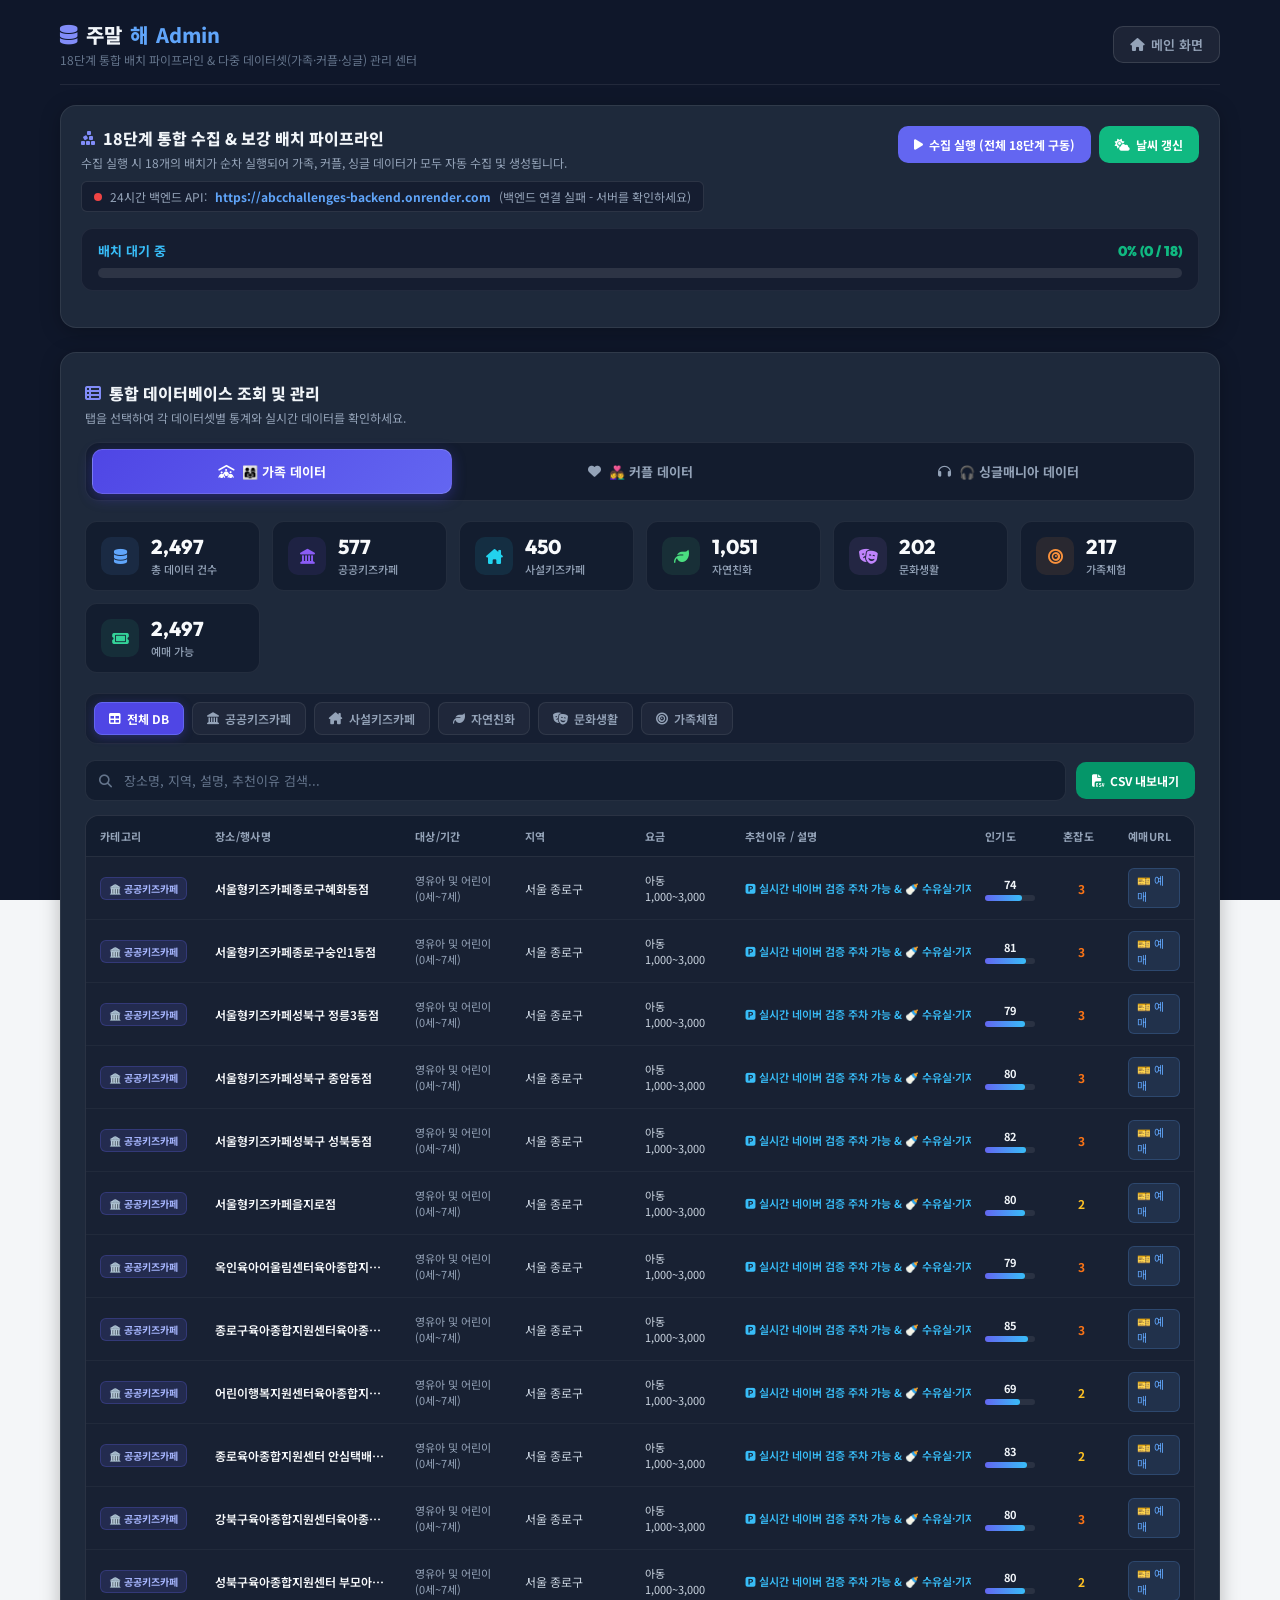
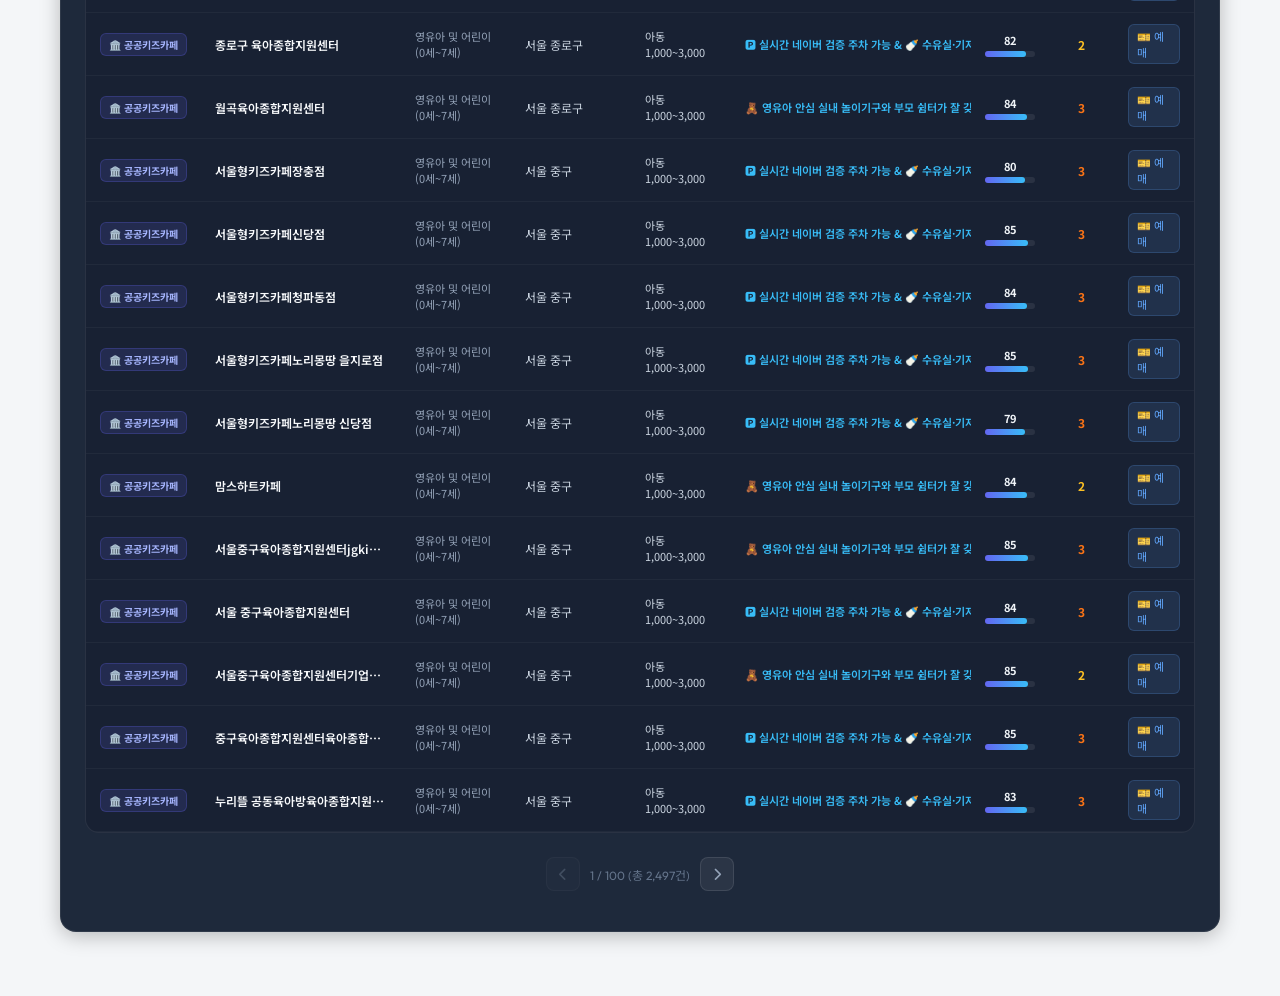
==== commit 210955e8: "feat: Connect Vercel frontend to Render 24H backend API server (https://abcchallenges-backend.onrend" ====
--- a/web/admin.html
+++ b/web/admin.html
@@ -8,7 +8,7 @@
   <link rel="preconnect" href="https://fonts.gstatic.com" crossorigin>
   <link href="https://fonts.googleapis.com/css2?family=Noto+Sans+KR:wght@300;400;500;700;900&family=Outfit:wght@300;400;600;800&display=swap" rel="stylesheet">
   <link rel="stylesheet" href="https://cdnjs.cloudflare.com/ajax/libs/font-awesome/6.4.0/css/all.min.css">
-  <link rel="stylesheet" href="style.css?v=2.0">
+  <link rel="stylesheet" href="style.css?v=3.0">
 </head>
 <body class="admin-body">
   <div class="admin-container">
@@ -38,6 +38,12 @@
             18단계 통합 수집 & 보강 배치 파이프라인
           </h2>
           <p class="batch-subtitle">수집 실행 시 18개의 배치가 순차 실행되어 가족, 커플, 싱글 데이터가 모두 자동 수집 및 생성됩니다.</p>
+          <div class="backend-server-info" style="margin-top:10px; font-size:12px; color:#94A3B8; display:flex; align-items:center; gap:8px; background:rgba(15,23,42,0.6); padding:6px 12px; border-radius:6px; border:1px solid rgba(255,255,255,0.1);">
+            <span id="backend-status-dot" style="display:inline-block; width:8px; height:8px; border-radius:50%; background:#F59E0B;"></span>
+            <span>24시간 백엔드 API:</span>
+            <strong id="backend-url-display" style="color:#60A5FA;">https://abcchallenges-backend.onrender.com</strong>
+            <span id="backend-status-text" style="color:#94A3B8;">(연결 상태 확인 중...)</span>
+          </div>
         </div>
         <div class="batch-btn-group">
           <button class="action-btn refresh primary" id="admin-run-collect-btn">
@@ -152,6 +158,6 @@
     </div>
 
   </div>
-  <script src="admin.js?v=2.1"></script>
+  <script src="admin.js?v=4.0"></script>
 </body>
 </html>
